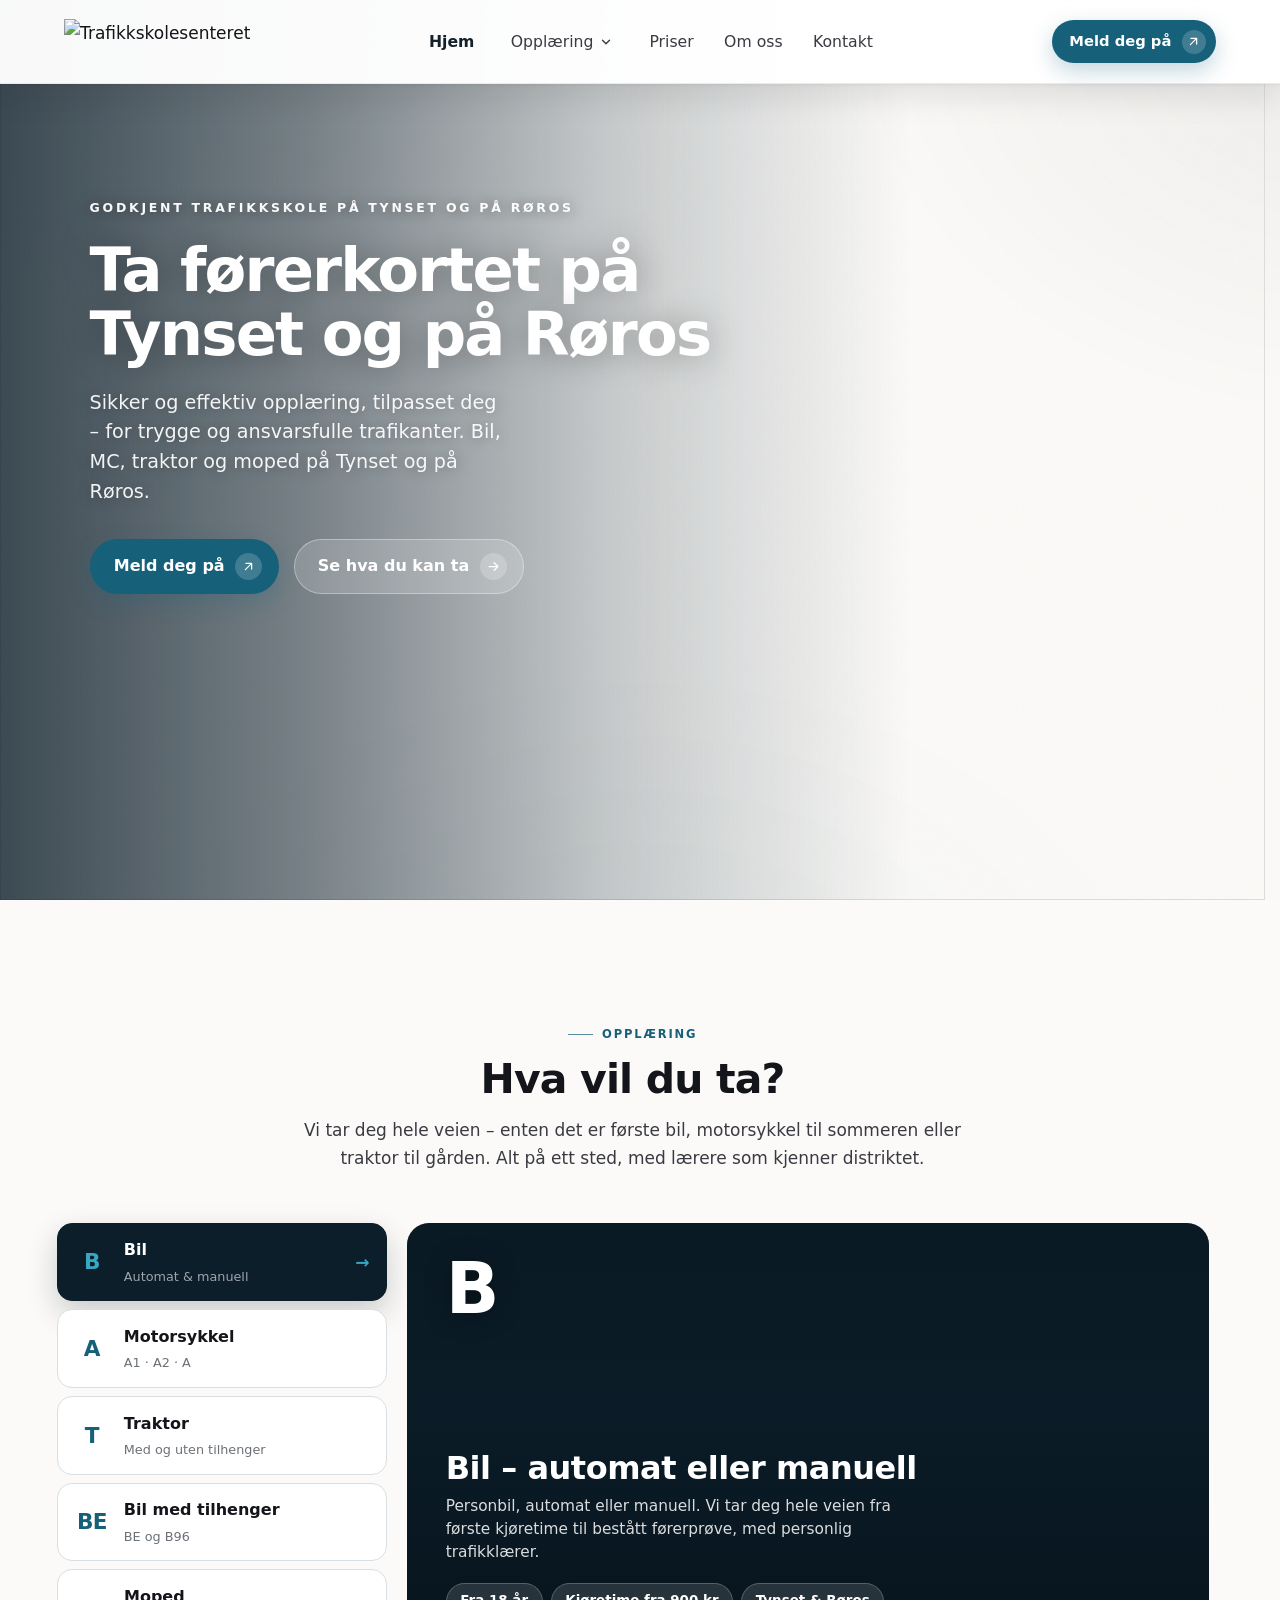
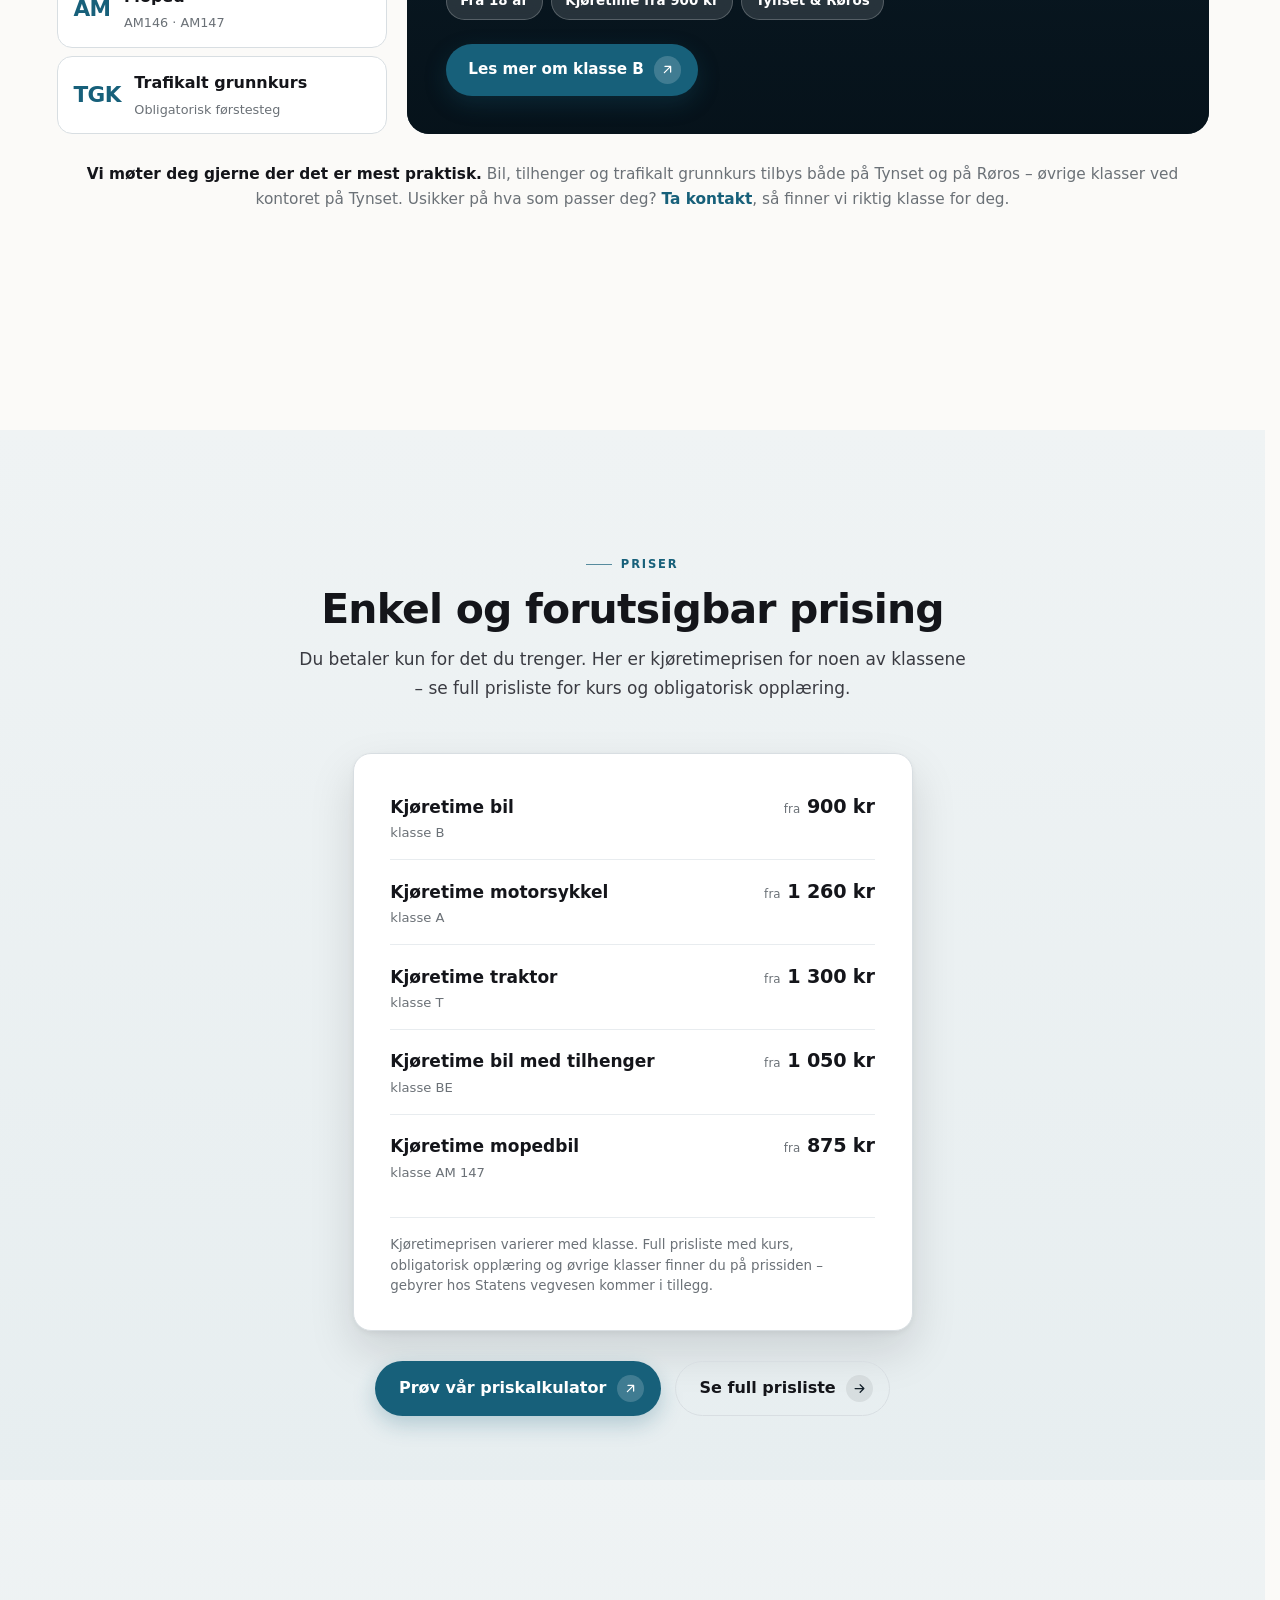
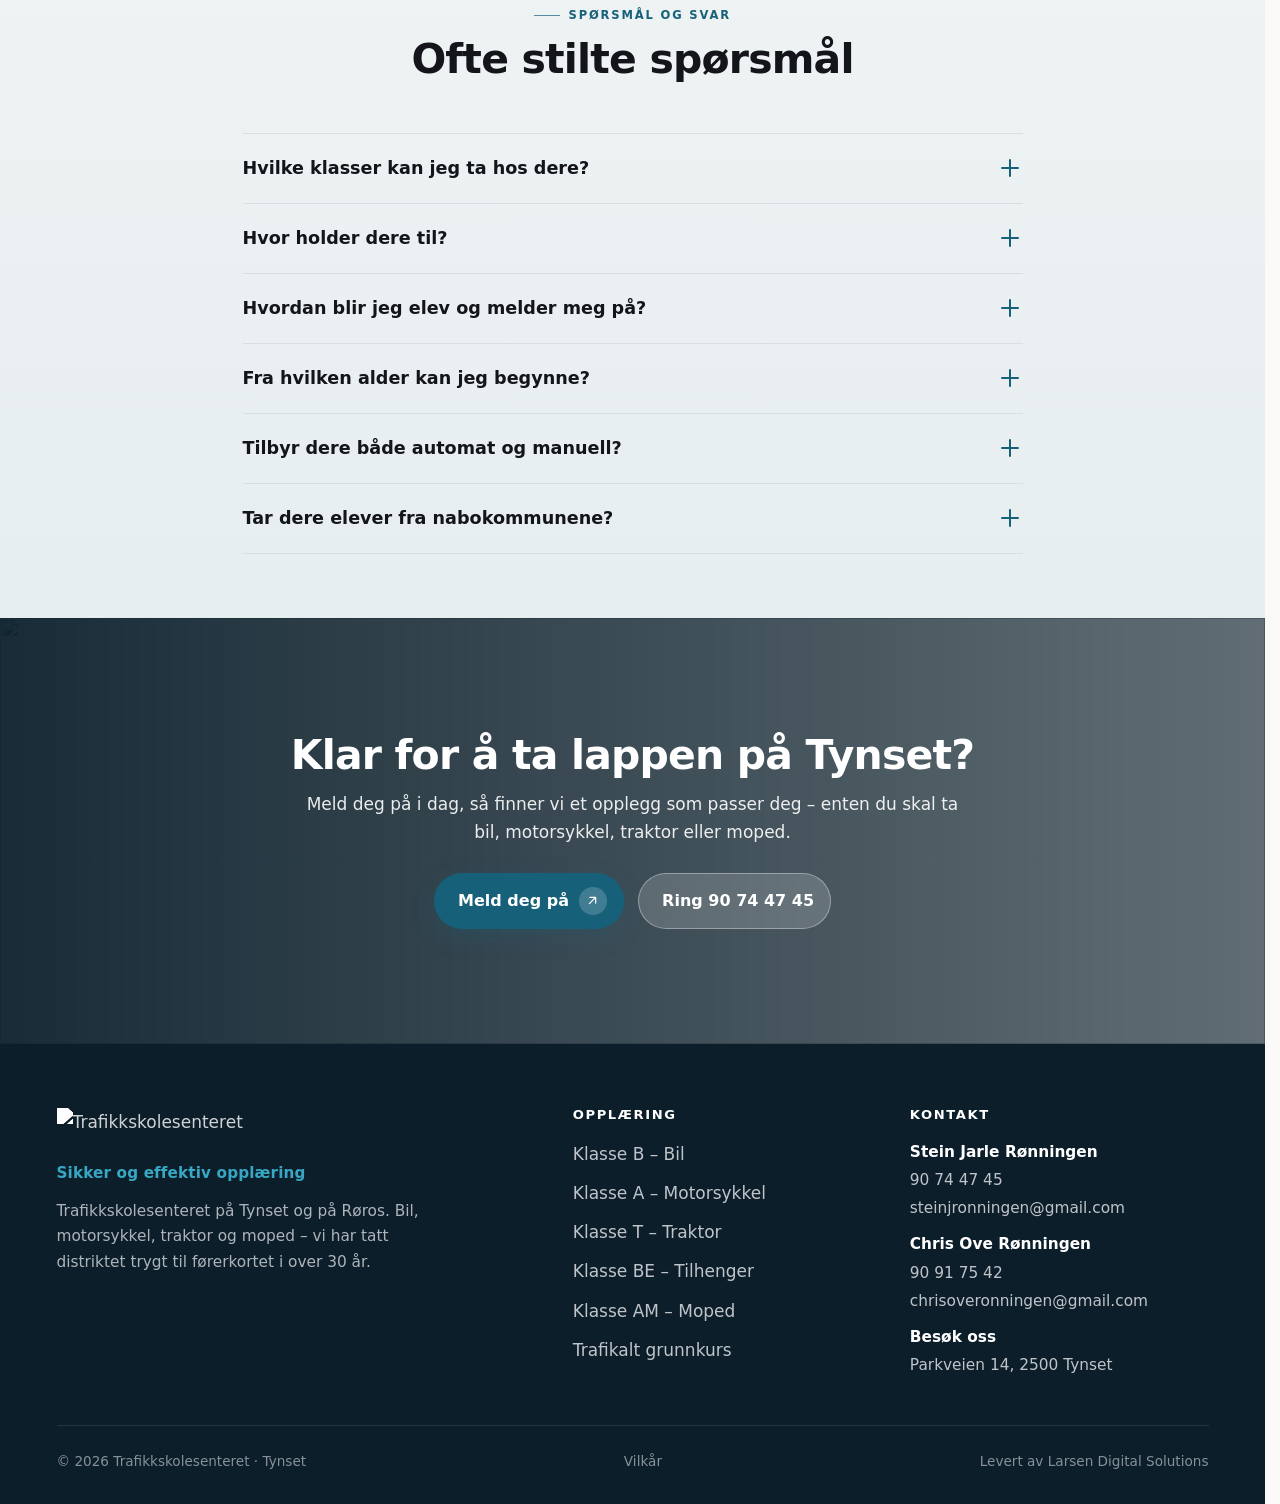
==== index.html @ e43d0bc1 "Forside: lysere hero-bilde (brightness-filter) Co-Authored-By: Claude Opus 4.8 (1M context) <noreply" ====
<!DOCTYPE html>
<html lang="nb">
<head>
  <meta charset="UTF-8">
  <meta name="viewport" content="width=device-width, initial-scale=1">
  <script>document.documentElement.classList.add('js')</script>
  <title>Trafikkskole på Tynset og på Røros – bil, MC og traktor | Trafikkskolesenteret</title>
  <meta name="description" content="Trafikkskolesenteret på Tynset og på Røros – godkjent trafikkskole siden 1992. Ta førerkortet på bil (klasse B), motorsykkel (A1/A2/A), traktor (klasse T), moped og tilhenger. Meld deg på i dag.">
  <link rel="canonical" href="https://trafikkskolesenteret.no/">
  <meta name="theme-color" content="#0C1E2A">
  <link rel="icon" type="image/png" href="img/favicon.png?v=5">
  <link rel="apple-touch-icon" href="img/favicon.png?v=5">
  <meta property="og:type" content="website">
  <meta property="og:site_name" content="Trafikkskolesenteret">
  <meta property="og:locale" content="nb_NO">
  <meta property="og:title" content="Trafikkskole på Tynset og på Røros – bil, MC og traktor | Trafikkskolesenteret">
  <meta property="og:description" content="Godkjent trafikkskole på Tynset og på Røros siden 1992. Bil, motorsykkel, traktor, moped og tilhenger – alt på ett sted.">
  <meta property="og:url" content="https://trafikkskolesenteret.no/">
  <meta property="og:image" content="https://trafikkskolesenteret.no/img/road.jpg">
  <meta name="twitter:card" content="summary_large_image">
  <meta name="twitter:title" content="Trafikkskole på Tynset og på Røros – bil, MC og traktor | Trafikkskolesenteret">
  <meta name="twitter:description" content="Bil, motorsykkel, traktor og moped på Tynset og på Røros. Godkjent trafikkskole siden 1992.">
  <meta name="twitter:image" content="https://trafikkskolesenteret.no/img/road.jpg">
  <meta name="geo.region" content="NO-34">
  <meta name="geo.placename" content="Tynset">
  <link rel="stylesheet" href="css/styles.css?v=43">
  <style>
    /* ---------- Klasse-utforsker (interaktiv, Trafikkskolesenteret) ---------- */
    .explorer { display: grid; grid-template-columns: 1fr; gap: 1rem; }
    @media (min-width: 900px) { .explorer { grid-template-columns: minmax(270px, 330px) 1fr; gap: 1.3rem; } }
    /* Venstre: klasseliste (vannrett på mobil, loddrett på desktop) */
    .explorer__list { display: flex; gap: .55rem; overflow-x: auto; padding: .1rem .1rem .4rem; scrollbar-width: none; -webkit-overflow-scrolling: touch; }
    .explorer__list::-webkit-scrollbar { display: none; }
    @media (min-width: 900px) { .explorer__list { flex-direction: column; overflow: visible; gap: .5rem; padding: 0; } }
    .explorer__item { flex: 0 0 auto; display: flex; align-items: center; gap: .85rem; text-align: left; text-decoration: none; color: inherit; padding: .85rem 1rem; border-radius: 15px; border: 1px solid var(--hairline); background: var(--surface); cursor: pointer; font: inherit; transition: border-color .3s var(--ease), background-color .35s var(--ease), box-shadow .35s var(--ease); }
    @media (min-width: 900px) { .explorer__item { width: 100%; } }
    .explorer__item:hover { border-color: rgba(196,38,44,.45); }
    .explorer__item.is-active { background: var(--bg-deep); border-color: var(--bg-deep); box-shadow: 0 12px 30px rgba(8,22,32,.2); }
    .explorer__code { font-family: var(--font-display); font-weight: 700; font-size: 1.35rem; line-height: 1; letter-spacing: -.03em; color: var(--accent); min-width: 1.7em; text-align: center; }
    .explorer__item.is-active .explorer__code { color: var(--accent-bright); }
    .explorer__txt { display: flex; flex-direction: column; gap: .12rem; }
    .explorer__name { font-family: var(--font-display); font-weight: 700; font-size: 1rem; color: var(--ink); white-space: nowrap; }
    .explorer__item.is-active .explorer__name { color: #fff; }
    .explorer__sub { font-size: .8rem; color: var(--muted); }
    .explorer__item.is-active .explorer__sub { color: rgba(255,255,255,.6); }
    .explorer__arrow { margin-left: auto; color: var(--accent-bright); opacity: 0; transform: translateX(-5px); transition: opacity .3s var(--ease), transform .3s var(--ease); font-weight: 700; }
    @media (min-width: 900px) { .explorer__item.is-active .explorer__arrow { opacity: 1; transform: none; } }
    @media (max-width: 899px) { .explorer__sub, .explorer__arrow { display: none; } }
    /* Høyre: feature-panel */
    .explorer__feature { position: relative; display: grid; border-radius: 22px; overflow: hidden; min-height: 300px; background: var(--bg-deep); isolation: isolate; }
    @media (min-width: 900px) { .explorer__feature { min-height: 480px; } }
    .feat { grid-area: 1 / 1; position: relative; display: flex; flex-direction: column; padding: clamp(1.5rem, 3vw, 2.6rem); color: #fff; opacity: 0; visibility: hidden; transition: opacity .5s var(--ease); }
    .feat.is-active { opacity: 1; visibility: visible; }
    .feat__media { position: absolute; inset: 0; z-index: -2; overflow: hidden; }
    .feat__media img { width: 100%; height: 100%; object-fit: cover; transform: scale(1.05); transition: transform 7s linear; }
    .feat.is-active .feat__media img { transform: scale(1.13); }
    .feat::after { content: ''; position: absolute; inset: 0; z-index: -1; background: linear-gradient(180deg, rgba(6,18,26,.32) 0%, rgba(6,18,26,.18) 38%, rgba(6,18,26,.74) 76%, rgba(6,18,26,.96) 100%); }
    .feat__code { font-family: var(--font-display); font-weight: 700; font-size: clamp(2.6rem, 5.5vw, 4.4rem); line-height: .82; letter-spacing: -.05em; text-shadow: 0 2px 26px rgba(0,0,0,.45); }
    .feat__body { margin-top: auto; padding-top: 1.4rem; }
    .feat__body h3 { font-family: var(--font-display); font-weight: 700; font-size: clamp(1.45rem, 2.6vw, 2rem); letter-spacing: -.015em; margin: 0 0 .55rem; color: #fff; }
    .feat__body p { color: rgba(255,255,255,.85); font-size: clamp(.96rem, 1.1vw, 1.04rem); line-height: 1.5; max-width: 48ch; margin: 0 0 1.2rem; }
    .feat__facts { list-style: none; display: flex; flex-wrap: wrap; gap: .5rem; padding: 0; margin: 0 0 1.5rem; }
    .feat__facts li { display: inline-flex; align-items: center; font-size: .84rem; font-weight: 600; color: #fff; padding: .4rem .85rem; border-radius: 999px; background: rgba(255,255,255,.13); border: 1px solid rgba(255,255,255,.22); -webkit-backdrop-filter: blur(6px); backdrop-filter: blur(6px); }
    .feat__body .btn { align-self: flex-start; }
    .range-note { text-align: center; color: var(--muted); font-size: .96rem; margin-top: 1.7rem; }
    .range-note strong { color: var(--ink); }
    /* ---------- Pris-teaser (forside) ---------- */
    .ptease { max-width: 560px; margin: 2.2rem auto 0; padding: clamp(1.5rem, 3vw, 2.1rem) clamp(1.6rem, 3vw, 2.3rem); }
    .ptease__row { display: flex; align-items: baseline; justify-content: space-between; gap: 1rem; padding: .95rem 0; border-bottom: 1px solid var(--hairline-soft); }
    .ptease__row:first-of-type { padding-top: .2rem; }
    .ptease__row:last-of-type { border-bottom: 0; }
    .ptease__name { font-weight: 600; color: var(--ink); }
    .ptease__name small { display: block; font-weight: 500; font-size: .82rem; color: var(--muted); margin-top: .12rem; }
    .ptease__price { font-family: var(--font-display); font-weight: 700; font-size: 1.2rem; letter-spacing: -.01em; color: var(--ink); white-space: nowrap; }
    .ptease__from { font-family: var(--font-body); font-weight: 500; font-size: .74rem; color: var(--muted); letter-spacing: .01em; }
    .ptease__note { font-size: .84rem; color: var(--muted); margin-top: 1.1rem; padding-top: 1.1rem; border-top: 1px solid var(--hairline-soft); line-height: 1.5; }
  </style>
  <script type="application/ld+json">{"@context":"https://schema.org","@type":"DrivingSchool","@id":"https://trafikkskolesenteret.no/#trafikkskole","name":"Trafikkskolesenteret Tynset AS","description":"Godkjent trafikkskole på Tynset og på Røros siden 1992. Føreropplæring i klasse B (bil, automat og manuell), klasse A/A1/A2 (motorsykkel), klasse T (traktor), klasse BE (tilhenger), moped (AM) og trafikalt grunnkurs.","url":"https://trafikkskolesenteret.no/","image":"https://trafikkskolesenteret.no/img/road.jpg","email":"steinjronningen@gmail.com","telephone":"+4790744745","priceRange":"$$","foundingDate":"1992","address":{"@type":"PostalAddress","streetAddress":"Parkveien 14","postalCode":"2500","addressLocality":"Tynset","addressCountry":"NO"},"areaServed":[{"@type":"City","name":"Tynset"},{"@type":"City","name":"Røros"},{"@type":"Place","name":"Alvdal"},{"@type":"Place","name":"Tolga"},{"@type":"Place","name":"Folldal"},{"@type":"Place","name":"Os"},{"@type":"Place","name":"Rendalen"}],"makesOffer":[{"@type":"Offer","itemOffered":{"@type":"Service","name":"Klasse B – bil (automat og manuell)"}},{"@type":"Offer","itemOffered":{"@type":"Service","name":"Klasse A/A1/A2 – motorsykkel"}},{"@type":"Offer","itemOffered":{"@type":"Service","name":"Klasse T – traktor"}},{"@type":"Offer","itemOffered":{"@type":"Service","name":"Klasse BE – bil med tilhenger"}},{"@type":"Offer","itemOffered":{"@type":"Service","name":"Klasse AM – moped"}},{"@type":"Offer","itemOffered":{"@type":"Service","name":"Trafikalt grunnkurs"}}]}</script>
</head>
<body>
  <a href="#hovedinnhold" class="skip-link">Hopp til innhold</a>

  <!-- ===================== NAV ===================== -->
  <header class="nav">
    <div class="container nav__inner">
      <a class="brand" href="index.html" aria-label="Trafikkskolesenteret, forside"><img decoding="async" class="brand__logo" src="img/logo.png?v=1" alt="Trafikkskolesenteret"></a>

      <nav class="nav__links" aria-label="Hovedmeny">
        <a href="index.html" aria-current="page">Hjem</a>
        <div class="has-dd">
          <button class="dd__btn" aria-haspopup="true" aria-expanded="false">Opplæring
            <svg viewBox="0 0 24 24" fill="none" stroke="currentColor" stroke-width="2.4" stroke-linecap="round" stroke-linejoin="round" aria-hidden="true"><path d="m6 9 6 6 6-6"/></svg>
          </button>
          <div class="dd__panel" role="menu">
            <a href="klasse-b.html" role="menuitem"><span class="dd__ic"><svg viewBox="0 0 24 24" fill="none" stroke="currentColor" stroke-width="2" stroke-linecap="round" stroke-linejoin="round"><path d="M5 13l1.5-4.5A2 2 0 0 1 8.4 7h7.2a2 2 0 0 1 1.9 1.5L19 13M5 13h14v4H5z"/><circle cx="8" cy="17" r="1.4"/><circle cx="16" cy="17" r="1.4"/></svg></span><span><b>Klasse B – Bil</b><span>Manuell eller automat</span></span></a>
            <a href="klasse-a-mc.html" role="menuitem"><span class="dd__ic"><svg viewBox="0 0 24 24" fill="none" stroke="currentColor" stroke-width="2" stroke-linecap="round" stroke-linejoin="round"><circle cx="5" cy="16" r="3.2"/><circle cx="19" cy="16" r="3.2"/><path d="M8.2 16h4.3l3-5.5H14l-2-2H8"/><path d="M15.5 10.5 17.5 16"/></svg></span><span><b>Klasse A – Motorsykkel</b><span>Lett, mellomtung og tung</span></span></a>
            <a href="klasse-t.html" role="menuitem"><span class="dd__ic"><svg viewBox="0 0 24 24" fill="none" stroke="currentColor" stroke-width="2" stroke-linecap="round" stroke-linejoin="round"><circle cx="7" cy="16" r="4"/><circle cx="18" cy="17" r="3"/><path d="M7 12V6h4l2 6M11 16h4M15 17V8h5"/></svg></span><span><b>Klasse T – Traktor</b><span>Traktor og redskap</span></span></a>
            <a href="klasse-be.html" role="menuitem"><span class="dd__ic"><svg viewBox="0 0 24 24" fill="none" stroke="currentColor" stroke-width="2" stroke-linecap="round" stroke-linejoin="round"><path d="M3 8h9v6H3zM12 11h6l3 3v0h-9z"/><circle cx="7" cy="17" r="1.6"/><circle cx="17" cy="17" r="1.6"/></svg></span><span><b>Klasse BE</b><span>Bil med tilhenger</span></span></a>
            <a href="klasse-am.html" role="menuitem"><span class="dd__ic"><svg viewBox="0 0 24 24" fill="none" stroke="currentColor" stroke-width="2" stroke-linecap="round" stroke-linejoin="round"><circle cx="5.5" cy="16" r="3"/><circle cx="18.5" cy="16" r="3"/><path d="M8.5 16h7l2-6h2M17.5 10 16 6h-3M5.5 16 8 11h6"/></svg></span><span><b>Klasse AM – Moped</b><span>Moped fra 16 år</span></span></a>
            <a href="trafikalt-grunnkurs.html" role="menuitem"><span class="dd__ic"><svg viewBox="0 0 24 24" fill="none" stroke="currentColor" stroke-width="2" stroke-linecap="round" stroke-linejoin="round"><path d="M9 11l3 3L22 4"/><path d="M21 12v7a2 2 0 0 1-2 2H5a2 2 0 0 1-2-2V5a2 2 0 0 1 2-2h11"/></svg></span><span><b>Trafikalt grunnkurs</b><span>Obligatorisk førstesteg</span></span></a>
          </div>
        </div>
        <a href="priser.html">Priser</a>
        <a href="om-oss.html">Om oss</a>
        <a href="kontakt.html">Kontakt</a>
      </nav>

      <div class="nav__cta">
        <a class="btn btn--primary" href="kontakt.html">Meld deg på
          <span class="btn__icon" aria-hidden="true"><svg viewBox="0 0 24 24" fill="none" stroke="currentColor" stroke-width="2" stroke-linecap="round" stroke-linejoin="round"><path d="M7 17 17 7M8 7h9v9"/></svg></span>
        </a>
      </div>

      <button class="nav__burger" aria-label="Åpne meny" aria-expanded="false" aria-controls="mobilmeny">
        <span></span><span></span><span></span>
      </button>
    </div>
  </header>

  <!-- mobilmeny -->
  <div class="mobile-menu" id="mobilmeny">
    <a class="m-link" href="index.html">Hjem</a>
    <span class="m-link" style="cursor:default;opacity:.7">Opplæring</span>
    <div class="m-sub">
      <a href="klasse-b.html">Klasse B – Bil</a>
      <a href="klasse-a-mc.html">Klasse A – MC</a>
      <a href="klasse-t.html">Klasse T – Traktor</a>
      <a href="klasse-be.html">Klasse BE – Tilhenger</a>
      <a href="klasse-am.html">Klasse AM – Moped</a>
      <a href="trafikalt-grunnkurs.html">Trafikalt grunnkurs</a>
    </div>
    <a class="m-link" href="priser.html">Priser</a>
    <a class="m-link" href="om-oss.html">Om oss</a>
    <a class="m-link" href="kontakt.html">Kontakt</a>
    <div class="mobile-menu__foot">
      <a class="btn btn--primary btn--block" href="kontakt.html">Meld deg på
        <span class="btn__icon" aria-hidden="true"><svg viewBox="0 0 24 24" fill="none" stroke="currentColor" stroke-width="2" stroke-linecap="round" stroke-linejoin="round"><path d="M7 17 17 7M8 7h9v9"/></svg></span>
      </a>
    </div>
  </div>

  <main id="hovedinnhold">

    <!-- ===================== HERO ===================== -->
    <section class="hero">
      <div class="hero__bg" aria-hidden="true">
        <img decoding="async" src="img/hero-tss-5.png" alt="" width="1672" height="941" fetchpriority="high" style="filter:brightness(1.14)">
      </div>
      <div class="hero__scrim" aria-hidden="true"></div>
      <span data-nav-sentinel style="position:absolute;top:90px;height:1px;width:1px"></span>
      <div class="container hero__inner">
        <div class="hero__main">
          <span class="eyebrow">Godkjent trafikkskole på Tynset og på Røros</span>
          <h1>Ta førerkortet på Tynset og på Røros</h1>
          <p class="lead">Sikker og effektiv opplæring, tilpasset deg – for trygge og ansvarsfulle trafikanter. Bil, MC, traktor og moped på Tynset og på Røros.</p>
          <div class="btn-row">
            <a class="btn btn--primary btn--lg" href="kontakt.html">Meld deg på
              <span class="btn__icon" aria-hidden="true"><svg viewBox="0 0 24 24" fill="none" stroke="currentColor" stroke-width="2" stroke-linecap="round" stroke-linejoin="round"><path d="M7 17 17 7M8 7h9v9"/></svg></span>
            </a>
            <a class="btn btn--glass btn--lg" href="#klasser">Se hva du kan ta
              <span class="btn__icon" aria-hidden="true"><svg viewBox="0 0 24 24" fill="none" stroke="currentColor" stroke-width="2" stroke-linecap="round" stroke-linejoin="round"><path d="M5 12h14M13 6l6 6-6 6"/></svg></span>
            </a>
          </div>
        </div>
      </div>
    </section>

    <!-- ===================== KLASSER ===================== -->
    <section class="section has-scene has-scene--mc" id="klasser">
      <div class="scene-band scene-band--mc" aria-hidden="true"></div>
      <div class="container">
        <div class="section-head section-head--center reveal">
          <span class="eyebrow eyebrow--center">Opplæring</span>
          <h2>Hva vil du ta?</h2>
          <p class="measure" style="margin:.9rem auto 0">Vi tar deg hele veien – enten det er første bil, motorsykkel til sommeren eller traktor til gården. Alt på ett sted, med lærere som kjenner distriktet.</p>
        </div>
        <div class="explorer reveal" data-explorer>
          <div class="explorer__list" aria-label="Velg klasse">
            <a class="explorer__item is-active" data-cls="b" href="klasse-b.html"><span class="explorer__code">B</span><span class="explorer__txt"><span class="explorer__name">Bil</span><span class="explorer__sub">Automat & manuell</span></span><span class="explorer__arrow" aria-hidden="true">→</span></a>
            <a class="explorer__item" data-cls="a" href="klasse-a-mc.html"><span class="explorer__code">A</span><span class="explorer__txt"><span class="explorer__name">Motorsykkel</span><span class="explorer__sub">A1 · A2 · A</span></span><span class="explorer__arrow" aria-hidden="true">→</span></a>
            <a class="explorer__item" data-cls="t" href="klasse-t.html"><span class="explorer__code">T</span><span class="explorer__txt"><span class="explorer__name">Traktor</span><span class="explorer__sub">Med og uten tilhenger</span></span><span class="explorer__arrow" aria-hidden="true">→</span></a>
            <a class="explorer__item" data-cls="be" href="klasse-be.html"><span class="explorer__code">BE</span><span class="explorer__txt"><span class="explorer__name">Bil med tilhenger</span><span class="explorer__sub">BE og B96</span></span><span class="explorer__arrow" aria-hidden="true">→</span></a>
            <a class="explorer__item" data-cls="am" href="klasse-am.html"><span class="explorer__code">AM</span><span class="explorer__txt"><span class="explorer__name">Moped</span><span class="explorer__sub">AM146 · AM147</span></span><span class="explorer__arrow" aria-hidden="true">→</span></a>
            <a class="explorer__item" data-cls="tgk" href="trafikalt-grunnkurs.html"><span class="explorer__code">TGK</span><span class="explorer__txt"><span class="explorer__name">Trafikalt grunnkurs</span><span class="explorer__sub">Obligatorisk førstesteg</span></span><span class="explorer__arrow" aria-hidden="true">→</span></a>
          </div>

          <div class="explorer__feature">
            <article class="feat is-active" data-cls="b">
              <div class="feat__media"><img decoding="async" src="img/tss-biler.png" alt="Trafikkskolesenterets biler – Audi og branded VW Golf" loading="lazy" style="object-position:58% center"></div>
              <span class="feat__code">B</span>
              <div class="feat__body">
                <h3>Bil – automat eller manuell</h3>
                <p>Personbil, automat eller manuell. Vi tar deg hele veien fra første kjøretime til bestått førerprøve, med personlig trafikklærer.</p>
                <ul class="feat__facts"><li>Fra 18 år</li><li>Kjøretime fra 900 kr</li><li>Tynset & Røros</li></ul>
                <a class="btn btn--primary" href="klasse-b.html">Les mer om klasse B<span class="btn__icon" aria-hidden="true"><svg viewBox="0 0 24 24" fill="none" stroke="currentColor" stroke-width="2" stroke-linecap="round" stroke-linejoin="round"><path d="M7 17 17 7M8 7h9v9"/></svg></span></a>
              </div>
            </article>
            <article class="feat" data-cls="a">
              <div class="feat__media"><img decoding="async" src="img/mc-honda.jpg" alt="Klasse A – motorsykkel (Honda CB650R) hos Trafikkskolesenteret" loading="lazy"></div>
              <span class="feat__code">A</span>
              <div class="feat__body">
                <h3>Motorsykkel – A1, A2 og A</h3>
                <p>Lett (A1), mellomtung (A2) og tung motorsykkel (A). Grunnkurs og sikkerhetskurs på bane og veg – MC er en av spesialitetene våre.</p>
                <ul class="feat__facts"><li>Fra 16 år (A1)</li><li>Kjøretime fra 1 260 kr</li><li>Tynset</li></ul>
                <a class="btn btn--primary" href="klasse-a-mc.html">Les mer om klasse A<span class="btn__icon" aria-hidden="true"><svg viewBox="0 0 24 24" fill="none" stroke="currentColor" stroke-width="2" stroke-linecap="round" stroke-linejoin="round"><path d="M7 17 17 7M8 7h9v9"/></svg></span></a>
              </div>
            </article>
            <article class="feat" data-cls="t">
              <div class="feat__media"><img decoding="async" src="img/traktor.jpg" alt="Klasse T – traktor" loading="lazy"></div>
              <span class="feat__code">T</span>
              <div class="feat__body">
                <h3>Traktor – klasse T</h3>
                <p>Traktor med og uten tilhenger – nyttig på gård, i sommerjobb og i arbeid. Du øver på vår egen traktor med tilhenger.</p>
                <ul class="feat__facts"><li>Fra 16 år</li><li>Kjøretime fra 1 300 kr</li><li>Tynset</li></ul>
                <a class="btn btn--primary" href="klasse-t.html">Les mer om klasse T<span class="btn__icon" aria-hidden="true"><svg viewBox="0 0 24 24" fill="none" stroke="currentColor" stroke-width="2" stroke-linecap="round" stroke-linejoin="round"><path d="M7 17 17 7M8 7h9v9"/></svg></span></a>
              </div>
            </article>
            <article class="feat" data-cls="be">
              <div class="feat__media"><img decoding="async" src="img/be-bil-henger.jpg" alt="Klasse BE – bil med tilhenger hos Trafikkskolesenteret" loading="lazy"></div>
              <span class="feat__code">BE</span>
              <div class="feat__body">
                <h3>Bil med tilhenger – BE</h3>
                <p>For tilhenger over 750 kg og tyngre vogntog – til hytta, hesten, båten eller jobben. Vi kjører også utvidelse til B96.</p>
                <ul class="feat__facts"><li>Krever klasse B</li><li>Kjøretime fra 1 050 kr</li><li>Tynset & Røros</li></ul>
                <a class="btn btn--primary" href="klasse-be.html">Les mer om klasse BE<span class="btn__icon" aria-hidden="true"><svg viewBox="0 0 24 24" fill="none" stroke="currentColor" stroke-width="2" stroke-linecap="round" stroke-linejoin="round"><path d="M7 17 17 7M8 7h9v9"/></svg></span></a>
              </div>
            </article>
            <article class="feat" data-cls="am">
              <div class="feat__media"><img decoding="async" src="img/moped-duo.png" alt="Klasse AM – moped og mopedbil" loading="lazy"></div>
              <span class="feat__code">AM</span>
              <div class="feat__body">
                <h3>Moped – klasse AM</h3>
                <p>Tohjuls moped (AM146) og mopedbil (AM147). For mange den aller første lappen – fra du fyller 16 år.</p>
                <ul class="feat__facts"><li>Fra 16 år</li><li>Kjøretime fra 875 kr</li><li>Tynset</li></ul>
                <a class="btn btn--primary" href="klasse-am.html">Les mer om klasse AM<span class="btn__icon" aria-hidden="true"><svg viewBox="0 0 24 24" fill="none" stroke="currentColor" stroke-width="2" stroke-linecap="round" stroke-linejoin="round"><path d="M7 17 17 7M8 7h9v9"/></svg></span></a>
              </div>
            </article>
            <article class="feat" data-cls="tgk">
              <div class="feat__media"><img decoding="async" src="img/trafikalt.jpg" alt="Trafikalt grunnkurs" loading="lazy"></div>
              <span class="feat__code">TGK</span>
              <div class="feat__body">
                <h3>Trafikalt grunnkurs</h3>
                <p>Det obligatoriske første steget mot førerkortet – inkludert førstehjelp og trafikant i mørket. Kan tas fra du fyller 15 år.</p>
                <ul class="feat__facts"><li>Fra 15 år</li><li>Inkl. førstehjelp</li><li>Tynset & Røros</li></ul>
                <a class="btn btn--primary" href="trafikalt-grunnkurs.html">Les mer om trafikalt grunnkurs<span class="btn__icon" aria-hidden="true"><svg viewBox="0 0 24 24" fill="none" stroke="currentColor" stroke-width="2" stroke-linecap="round" stroke-linejoin="round"><path d="M7 17 17 7M8 7h9v9"/></svg></span></a>
              </div>
            </article>
          </div>
        </div>
        <p class="range-note reveal"><strong>Vi møter deg gjerne der det er mest praktisk.</strong> Bil, tilhenger og trafikalt grunnkurs tilbys både på Tynset og på Røros – øvrige klasser ved kontoret på Tynset. Usikker på hva som passer deg? <a href="kontakt.html" style="color:var(--accent);font-weight:600">Ta kontakt</a>, så finner vi riktig klasse for deg.</p>
      </div>
    </section>

    <!-- ===================== PRISER (teaser) ===================== -->
    <section class="section section--soft has-scene">
      <div class="scene-band" aria-hidden="true"></div>
      <div class="container">
        <div class="section-head section-head--center reveal">
          <span class="eyebrow eyebrow--center">Priser</span>
          <h2>Enkel og forutsigbar prising</h2>
          <p class="measure" style="margin:.9rem auto 0">Du betaler kun for det du trenger. Her er kjøretimeprisen for noen av klassene – se full prisliste for kurs og obligatorisk opplæring.</p>
        </div>
        <div class="card ptease reveal">
          <div class="ptease__row"><span class="ptease__name">Kjøretime bil<small>klasse B</small></span><span class="ptease__price"><span class="ptease__from">fra</span> 900 kr</span></div>
          <div class="ptease__row"><span class="ptease__name">Kjøretime motorsykkel<small>klasse A</small></span><span class="ptease__price"><span class="ptease__from">fra</span> 1 260 kr</span></div>
          <div class="ptease__row"><span class="ptease__name">Kjøretime traktor<small>klasse T</small></span><span class="ptease__price"><span class="ptease__from">fra</span> 1 300 kr</span></div>
          <div class="ptease__row"><span class="ptease__name">Kjøretime bil med tilhenger<small>klasse BE</small></span><span class="ptease__price"><span class="ptease__from">fra</span> 1 050 kr</span></div>
          <div class="ptease__row"><span class="ptease__name">Kjøretime mopedbil<small>klasse AM 147</small></span><span class="ptease__price"><span class="ptease__from">fra</span> 875 kr</span></div>
          <p class="ptease__note">Kjøretimeprisen varierer med klasse. Full prisliste med kurs, obligatorisk opplæring og øvrige klasser finner du på prissiden – gebyrer hos Statens vegvesen kommer i tillegg.</p>
        </div>
        <div class="center reveal" style="margin-top:1.9rem">
          <div class="btn-row" style="justify-content:center">
            <a class="btn btn--primary btn--lg" href="priser.html#kalkulator">Prøv vår priskalkulator<span class="btn__icon" aria-hidden="true"><svg viewBox="0 0 24 24" fill="none" stroke="currentColor" stroke-width="2" stroke-linecap="round" stroke-linejoin="round"><path d="M7 17 17 7M8 7h9v9"/></svg></span></a>
            <a class="btn btn--ghost btn--lg" href="priser.html">Se full prisliste<span class="btn__icon" aria-hidden="true"><svg viewBox="0 0 24 24" fill="none" stroke="currentColor" stroke-width="2" stroke-linecap="round" stroke-linejoin="round"><path d="M5 12h14M13 6l6 6-6 6"/></svg></span></a>
          </div>
        </div>
      </div>
    </section>

    <!-- ===================== FAQ ===================== -->
    <section class="section section--soft has-scene">
      <div class="scene-band scene-band--vogn" aria-hidden="true"></div>
      <div class="container">
        <div class="section-head section-head--center reveal">
          <span class="eyebrow eyebrow--center">Spørsmål og svar</span>
          <h2>Ofte stilte spørsmål</h2>
        </div>
        <div class="faq reveal" style="max-width:780px;margin-inline:auto">
          <details><summary>Hvilke klasser kan jeg ta hos dere? <span class="faq__icon" aria-hidden="true"></span></summary><div class="faq__body"><p>Vi tilbyr klasse B (bil – automat og manuell), klasse A/A1/A2 (motorsykkel), klasse T (traktor), klasse BE og B96 (bil med tilhenger), moped (klasse AM) og trafikalt grunnkurs. Vi holder til på Tynset.</p></div></details>
          <details><summary>Hvor holder dere til? <span class="faq__icon" aria-hidden="true"></span></summary><div class="faq__body"><p>Vi er midt i sentrum på Tynset, i Parkveien 14 (2500 Tynset), med egne teori- og kursrom. På Røros tilbyr vi bil (klasse B og automat), tilhenger (BE) og trafikalt grunnkurs. Vi møter deg gjerne der det passer best – ta kontakt med Stein Jarle (<a href="tel:+4790744745">90 74 47 45</a>, <a href="mailto:steinjronningen@gmail.com">steinjronningen@gmail.com</a>) eller Chris Ove (<a href="tel:+4790917542">90 91 75 42</a>, <a href="mailto:chrisoveronningen@gmail.com">chrisoveronningen@gmail.com</a>), så avtaler vi oppstart.</p></div></details>
          <details><summary>Hvordan blir jeg elev og melder meg på? <span class="faq__icon" aria-hidden="true"></span></summary><div class="faq__body"><p>Ta kontakt via «Meld deg på»-skjemaet, send en SMS eller ring – så registrerer vi deg som elev og setter deg opp på kjøretimer og kurs. Du booker ikke selv; vi finner et tidspunkt som passer. Send SMS eller ring <a href="tel:+4790744745">90 74 47 45</a> eller <a href="tel:+4790917542">90 91 75 42</a>.</p></div></details>
          <details><summary>Fra hvilken alder kan jeg begynne? <span class="faq__icon" aria-hidden="true"></span></summary><div class="faq__body"><p>Trafikalt grunnkurs og moped (AM) kan tas fra 15 år, øvelseskjøring på bil fra 16 år, og lett motorsykkel (A1) fra 16 år. Førerkort i klasse B får du tidligst ved fylte 18 år. Ta kontakt, så finner vi ut hva som passer for deg.</p></div></details>
          <details><summary>Tilbyr dere både automat og manuell? <span class="faq__icon" aria-hidden="true"></span></summary><div class="faq__body"><p>Ja. Vi tilbyr opplæring på både automat og manuell. Med automat slipper du clutch og gir og kan bruke mer fokus på trafikken, mens manuell lar deg kjøre alle biler.</p></div></details>
          <details><summary>Tar dere elever fra nabokommunene? <span class="faq__icon" aria-hidden="true"></span></summary><div class="faq__body"><p>Ja. Vi har elever fra hele distriktet – Tynset, Røros, Alvdal, Tolga, Folldal, Os og Rendalen. Vi er vant til å tilpasse opplæringen for deg som har et stykke å kjøre.</p></div></details>
        </div>
      </div>
    </section>
    <script type="application/ld+json">{"@context":"https://schema.org","@type":"FAQPage","mainEntity":[{"@type":"Question","name":"Hvilke klasser kan jeg ta hos dere?","acceptedAnswer":{"@type":"Answer","text":"Vi tilbyr klasse B (bil – automat og manuell), klasse A/A1/A2 (motorsykkel), klasse T (traktor), klasse BE og B96 (bil med tilhenger), moped (klasse AM) og trafikalt grunnkurs. Vi holder til på Tynset."}},{"@type":"Question","name":"Hvor holder dere til?","acceptedAnswer":{"@type":"Answer","text":"Vi er midt i sentrum på Tynset, i Parkveien 14 (2500 Tynset), og har i tillegg opplæring på Røros. Teori og kurs holder vi i egne lokaler. Ta kontakt på 90 74 47 45 eller steinjronningen@gmail.com."}},{"@type":"Question","name":"Fra hvilken alder kan jeg begynne?","acceptedAnswer":{"@type":"Answer","text":"Trafikalt grunnkurs og moped (AM) fra 15 år, øvelseskjøring på bil fra 16 år, lett motorsykkel (A1) fra 16 år, og førerkort klasse B fra 18 år."}},{"@type":"Question","name":"Tilbyr dere både automat og manuell?","acceptedAnswer":{"@type":"Answer","text":"Ja. Vi tilbyr opplæring på både automat og manuell."}},{"@type":"Question","name":"Tar dere elever fra nabokommunene?","acceptedAnswer":{"@type":"Answer","text":"Ja. Vi har elever fra hele distriktet – Tynset, Røros, Alvdal, Tolga, Folldal, Os og Rendalen."}}]}</script>

    <!-- ===================== CTA ===================== -->
    <section class="cta-band section">
      <div class="cta-band__bg" aria-hidden="true"><img decoding="async" src="img/tynset-sommer.jpg" alt="" loading="lazy" width="1672" height="941"></div>
      <div class="cta-band__scrim" aria-hidden="true"></div>
      <div class="container center">
        <h2>Klar for å ta lappen på Tynset?</h2>
        <p class="measure" style="margin:.8rem auto 1.7rem">Meld deg på i dag, så finner vi et opplegg som passer deg – enten du skal ta bil, motorsykkel, traktor eller moped.</p>
        <div class="btn-row" style="justify-content:center">
          <a class="btn btn--primary btn--lg" href="kontakt.html">Meld deg på<span class="btn__icon" aria-hidden="true"><svg viewBox="0 0 24 24" fill="none" stroke="currentColor" stroke-width="2" stroke-linecap="round" stroke-linejoin="round"><path d="M7 17 17 7M8 7h9v9"/></svg></span></a>
          <a class="btn btn--glass btn--lg" href="tel:+4790744745">Ring 90 74 47 45</a>
        </div>
      </div>
    </section>

  </main>

  <!-- ===================== FOOTER ===================== -->
  <footer class="footer">
    <div class="container">
      <div class="footer__grid">
        <div>
          <a class="brand" href="index.html" aria-label="Trafikkskolesenteret, forside">
            <img decoding="async" class="brand__logo" src="img/logo.png?v=1" alt="Trafikkskolesenteret">
          </a>
          <p class="footer__tagline">Sikker og effektiv opplæring</p>
          <p class="footer__about">Trafikkskolesenteret på Tynset og på Røros. Bil, motorsykkel, traktor og moped – vi har tatt distriktet trygt til førerkortet i over 30 år.</p>
        </div>
        <div>
          <h4>Opplæring</h4>
          <ul>
            <li><a href="klasse-b.html">Klasse B – Bil</a></li>
            <li><a href="klasse-a-mc.html">Klasse A – Motorsykkel</a></li>
            <li><a href="klasse-t.html">Klasse T – Traktor</a></li>
            <li><a href="klasse-be.html">Klasse BE – Tilhenger</a></li>
            <li><a href="klasse-am.html">Klasse AM – Moped</a></li>
            <li><a href="trafikalt-grunnkurs.html">Trafikalt grunnkurs</a></li>
          </ul>
        </div>
        <div>
          <h4>Kontakt</h4>
          <ul class="footer__contact">
            <li style="flex-direction:column;align-items:flex-start;gap:.15rem"><b style="color:#fff;font-weight:600;margin-bottom:.05rem">Stein Jarle Rønningen</b><a href="tel:+4790744745">90 74 47 45</a><a href="mailto:steinjronningen@gmail.com" style="overflow-wrap:anywhere">steinjronningen@gmail.com</a></li><li style="flex-direction:column;align-items:flex-start;gap:.15rem"><b style="color:#fff;font-weight:600;margin-bottom:.05rem">Chris Ove Rønningen</b><a href="tel:+4790917542">90 91 75 42</a><a href="mailto:chrisoveronningen@gmail.com" style="overflow-wrap:anywhere">chrisoveronningen@gmail.com</a></li>
            <li style="flex-direction:column;align-items:flex-start;gap:.15rem"><b style="color:#fff;font-weight:600;margin-bottom:.05rem">Besøk oss</b><span style="line-height:1.5">Parkveien 14, 2500 Tynset</span></li>
          </ul>
        </div>
      </div>
      <div class="footer__bar">
        <span>© <span data-year>2026</span> Trafikkskolesenteret · Tynset</span>
        <a href="vilkar.html">Vilkår</a>
        <span>Levert av Larsen Digital Solutions</span>
      </div>
    </div>
  </footer>

  <!-- mobil sticky-bar -->
  <div class="mbar">
    <a class="btn btn--ghost" href="tel:+4790744745">Ring oss</a>
    <a class="btn btn--primary" href="kontakt.html">Meld deg på
      <span class="btn__icon" aria-hidden="true"><svg viewBox="0 0 24 24" fill="none" stroke="currentColor" stroke-width="2" stroke-linecap="round" stroke-linejoin="round"><path d="M7 17 17 7M8 7h9v9"/></svg></span>
    </a>
  </div>

  <script src="js/main.js?v=13" defer></script>
  <script>
  (function () {
    var root = document.querySelector('[data-explorer]');
    if (!root) return;
    var items = Array.prototype.slice.call(root.querySelectorAll('.explorer__item'));
    var feats = Array.prototype.slice.call(root.querySelectorAll('.feat'));
    function activate(cls) {
      items.forEach(function (i) { i.classList.toggle('is-active', i.getAttribute('data-cls') === cls); });
      feats.forEach(function (f) { f.classList.toggle('is-active', f.getAttribute('data-cls') === cls); });
    }
    items.forEach(function (i) {
      var cls = i.getAttribute('data-cls');
      i.addEventListener('mouseenter', function () { activate(cls); });
      i.addEventListener('focus', function () { activate(cls); });
    });
  })();
  </script>
</body>
</html>
---- css/styles.css ----
/* =====================================================================
   Trafikkskolesenteret — designsystem (Tynset)
   Palett: "Petrol & rav". Petrolblå = merkevare/CTA (tillit, etablert),
   brent oransje = sjelden spark (understrek, spar-merker), gull = stjerner.
   Radius: knapper = pill, kort = 18px, input = 10px.
   Fonter: Space Grotesk (display) + Plus Jakarta Sans (brødtekst), selvhostet.
   ===================================================================== */

/* ---------- Fonter ---------- */
@font-face { font-family: 'Space Grotesk'; font-style: normal; font-weight: 500; font-display: swap; src: url('../fonts/space-grotesk-500.woff2') format('woff2'); }
@font-face { font-family: 'Space Grotesk'; font-style: normal; font-weight: 600; font-display: swap; src: url('../fonts/space-grotesk-600.woff2') format('woff2'); }
@font-face { font-family: 'Space Grotesk'; font-style: normal; font-weight: 700; font-display: swap; src: url('../fonts/space-grotesk-700.woff2') format('woff2'); }
@font-face { font-family: 'Plus Jakarta Sans'; font-style: normal; font-weight: 400; font-display: swap; src: url('../fonts/jakarta-400.woff2') format('woff2'); }
@font-face { font-family: 'Plus Jakarta Sans'; font-style: normal; font-weight: 500; font-display: swap; src: url('../fonts/jakarta-500.woff2') format('woff2'); }
@font-face { font-family: 'Plus Jakarta Sans'; font-style: normal; font-weight: 600; font-display: swap; src: url('../fonts/jakarta-600.woff2') format('woff2'); }
@font-face { font-family: 'Plus Jakarta Sans'; font-style: normal; font-weight: 700; font-display: swap; src: url('../fonts/jakarta-700.woff2') format('woff2'); }

/* ---------- Tokens ---------- */
:root {
  --ink: #14151A;          /* tekst – nær sort */
  --ink-2: #3A3B42;        /* sekundær tekst */
  --muted: #6B7177;        /* dempet */
  --brand: #14212B;        /* petrol-navy: solid-nav-lenker, aksent på lyst */
  --brand-dark: #0A141C;
  --accent: #17607A;       /* petrolblå – CTA-bakgrunn (hvit tekst, AA ~6,5:1) */
  --accent-hover: #124F64;
  --accent-bright: #37A7C4;/* dekor: fokusring, ikon-uthev på mørkt */
  --spark: #C25A1B;        /* brent oransje-spark (spar-merker, understrek) */
  --gold: #E8A33D;         /* stjerner */
  --bg: #FBFAF8;           /* varm, lys near-white – hvite kort popper, ikke grått */
  --bg-soft: #EAF1F3;      /* mild kjølig petroltone (ikke grått) */
  --bg-deep: #0C1E2A;      /* mørk seksjon / footer – dyp petrol-navy */
  --surface: #FFFFFF;
  --hairline: #D8DEE2;
  --hairline-soft: #E8ECEF;

  --r-card: 18px;
  --r-card-inner: 12px;
  --r-input: 10px;
  --r-sm: 8px;
  --r-pill: 999px;

  --shadow-sm: 0 1px 3px rgba(17,18,22,.06), 0 12px 32px rgba(17,18,22,.10);
  --shadow-md: 0 6px 20px rgba(17,18,22,.08), 0 22px 48px rgba(17,18,22,.12);
  --shadow-lg: 0 30px 70px rgba(23,24,29,.16);

  --ease: cubic-bezier(0.16, 1, 0.3, 1);
  --ease-spring: cubic-bezier(0.32, 0.72, 0, 1);

  --font-display: 'Space Grotesk', ui-sans-serif, system-ui, sans-serif;
  --font-body: 'Plus Jakarta Sans', ui-sans-serif, system-ui, sans-serif;

  --maxw: 1200px;
  --nav-h: 84px;
}

/* ---------- Reset / base ---------- */
*, *::before, *::after { box-sizing: border-box; }
* { margin: 0; }
html { scroll-behavior: smooth; -webkit-text-size-adjust: 100%; scrollbar-gutter: stable; scroll-padding-top: calc(var(--nav-h) + 16px); }
body {
  font-family: var(--font-body);
  color: var(--ink);
  background: var(--bg);
  font-size: 1.0625rem;
  line-height: 1.65;
  -webkit-font-smoothing: antialiased;
  text-rendering: optimizeLegibility;
  overflow-x: hidden;
}
/* Ambient dybde: subtile gløder + grain – faste lag bak innholdet (ingen blur → ingen scroll-kost) */
body::before {
  content: ''; position: fixed; inset: 0; z-index: -1; pointer-events: none;
  background:
    radial-gradient(66rem 46rem at 3% -12%, rgba(23,96,122,.055), transparent 56%),
    radial-gradient(58rem 46rem at 106% 2%, rgba(16,17,22,.06), transparent 55%),
    radial-gradient(58rem 44rem at 50% 120%, rgba(23,96,122,.03), transparent 60%);
}
body::after {
  content: ''; position: fixed; inset: 0; z-index: -1; pointer-events: none; opacity: .035;
  background-image: url("data:image/svg+xml,%3Csvg xmlns='http://www.w3.org/2000/svg' width='200' height='200'%3E%3Cfilter id='n'%3E%3CfeTurbulence type='fractalNoise' baseFrequency='0.8' numOctaves='2' stitchTiles='stitch'/%3E%3C/filter%3E%3Crect width='100%25' height='100%25' filter='url(%23n)'/%3E%3C/svg%3E");
  background-size: 200px 200px;
}
img { display: block; max-width: 100%; height: auto; }
a { color: inherit; text-decoration: none; }
button { font: inherit; cursor: pointer; }
[hidden] { display: none !important; }
:focus-visible { outline: 2px solid var(--accent-bright); outline-offset: 3px; border-radius: 4px; }

/* ---------- Typografi ---------- */
h1, h2, h3, h4 { font-family: var(--font-display); font-weight: 600; line-height: 1.08; letter-spacing: -0.02em; color: var(--ink); }
.h-display { font-size: clamp(2.6rem, 6vw, 4.6rem); font-weight: 700; line-height: 1.02; letter-spacing: -0.03em; }
h1 { font-size: clamp(2.1rem, 4.2vw, 3.25rem); }
h2 { font-size: clamp(1.8rem, 3.2vw, 2.6rem); }
h3 { font-size: clamp(1.2rem, 1.6vw, 1.45rem); letter-spacing: -0.01em; }
p { color: var(--ink-2); }
.lead { font-size: clamp(1.1rem, 1.5vw, 1.3rem); color: var(--ink-2); line-height: 1.55; }
.measure { max-width: 62ch; }
.muted { color: var(--muted); }
strong { font-weight: 600; color: var(--ink); }
.prose p + p { margin-top: 1rem; }
.prose h3 { margin: 2rem 0 .6rem; }
.prose ul { margin: 1rem 0 0; padding-left: 0; list-style: none; display: grid; gap: .7rem; }
.prose ul li { position: relative; padding-left: 1.6rem; color: var(--ink-2); }
.prose ul li::before { content: ""; position: absolute; left: 0; top: .62em; width: 8px; height: 8px; border-radius: 50%; background: var(--accent); }

.eyebrow {
  display: inline-flex; align-items: center; gap: .55rem;
  font-family: var(--font-body); font-weight: 600;
  font-size: .72rem; letter-spacing: .16em; text-transform: uppercase;
  color: var(--accent);
}
.eyebrow::before { content: ""; width: 1.6rem; height: 1px; background: var(--accent); display: inline-block; opacity: .7; }
.eyebrow--center { justify-content: center; }

/* ---------- Layout ---------- */
.container { width: 100%; max-width: var(--maxw); margin-inline: auto; padding-inline: 24px; }
.container--narrow { max-width: 860px; }
.section { padding-block: clamp(72px, 9vw, 132px); }
.section--soft { background: linear-gradient(180deg, #EFF3F4 0%, #E7EEF0 100%); }
.section--deep { background: var(--bg-deep); color: #ECEEF1; }
.section--tight { padding-block: clamp(56px, 6vw, 88px); }
/* Diskret bil-vannmerke i lyse seksjoner. Fire varianter veksler (ulik størrelse,
   hjørne og rotasjon) slik at stablede seksjoner aldri ser like ut. Veldig lav opasitet. */
.section--soft { position: relative; overflow: hidden; }
.section--soft > .container { position: relative; z-index: 1; }
.section--soft::before { content: ''; position: absolute; z-index: 0; pointer-events: none; background: url('../img/favicon.png') no-repeat center / contain; aspect-ratio: 417 / 276;
  /* variant A: oppe til høyre – hele bilen synlig */
  width: clamp(150px, 18vw, 250px); right: 4%; top: 14%; opacity: .03; }
/* variant B: nede til venstre, lett rotert */
.section--soft:nth-of-type(4n+2)::before { width: clamp(110px, 13vw, 180px); right: auto; left: 4%; top: auto; bottom: 11%; transform: rotate(-8deg); opacity: .028; }
/* variant C: medium, nede til høyre, motsatt rotasjon */
.section--soft:nth-of-type(4n+3)::before { width: clamp(130px, 15vw, 215px); right: 5%; left: auto; top: auto; bottom: 12%; transform: rotate(6deg); opacity: .026; }
/* variant D: liten, oppe til venstre */
.section--soft:nth-of-type(4n)::before   { width: clamp(100px, 12vw, 155px); right: auto; left: 5%; top: 12%; bottom: auto; transform: rotate(-3deg); opacity: .03; }
/* Frostet-glass-scene (fjell, trær, skilt) – inspirert av vinduet deres. Erstatter bil-vannmerket i seksjonen den brukes. */
/* Frostet-glass-scene (fjell, bil, skilt, busk) fra deres vindusdekor. Silhuettene står på
   seksjonsbunnen (= skillet mot neste seksjon); bakkebåndet under horisonten klippes bort. */
.scene-band { position: absolute; left: 0; right: 0; bottom: 0; height: clamp(150px, 18vw, 265px); overflow: hidden; z-index: 0; pointer-events: none;
  background: url('../img/scene-by.png') no-repeat center bottom / 100% auto;
  mix-blend-mode: multiply; opacity: .15;
}
/* Bil med campingvogn – samme bånd-format, brukes på FAQ-seksjonen */
.scene-band.scene-band--vogn { background-image: url('../img/scene-vogn.png'); }
.has-scene { position: relative; overflow: hidden; }
.has-scene > .container { position: relative; z-index: 1; }
.section--soft.has-scene { padding-bottom: clamp(2.6rem, 5vw, 4rem); }
.section--soft.has-scene::before { display: none; }

/* Motorsykkel-variant – allerede et tynt bånd med horisont i bunn; legges på lys seksjon
   som skille (bases står på seksjonsbunnen). */
.section.has-scene--mc { padding-bottom: clamp(150px, 17vw, 250px); }
.scene-band.scene-band--mc { height: clamp(130px, 16vw, 235px);
  background: url('../img/scene-mc.png') no-repeat center bottom / 100% auto;
  opacity: .15;
  -webkit-mask-image: linear-gradient(to top, #000 78%, transparent 100%);
  mask-image: linear-gradient(to top, #000 78%, transparent 100%);
}
.section-head { max-width: 64ch; margin-bottom: clamp(2.2rem, 4vw, 3.4rem); }
.section-head h2 { margin-top: .8rem; }
.section-head p { margin-top: 1rem; }
.section-head--center { margin-inline: auto; text-align: center; }

.grid { display: grid; gap: clamp(1.1rem, 2vw, 1.6rem); }
@media (min-width: 768px) {
  .grid-2 { grid-template-columns: repeat(2, 1fr); }
  .grid-3 { grid-template-columns: repeat(3, 1fr); }
  .grid-4 { grid-template-columns: repeat(4, 1fr); }
}

/* ---------- Knapper ---------- */
.btn {
  display: inline-flex; align-items: center; gap: .65rem;
  font-family: var(--font-body); font-weight: 600; font-size: .95rem;
  padding: .72rem .95rem .72rem 1.35rem;
  border-radius: var(--r-pill); border: 1px solid transparent;
  transition: transform .4s var(--ease-spring), background-color .3s var(--ease), box-shadow .3s var(--ease), color .3s var(--ease), border-color .3s var(--ease);
  white-space: nowrap;
}
.btn:active { transform: scale(.975); }
.btn__icon { display: grid; place-items: center; width: 1.7rem; height: 1.7rem; border-radius: var(--r-pill); background: rgba(255,255,255,.18); transition: transform .45s var(--ease-spring), background-color .3s var(--ease); }
.btn__icon svg { width: 15px; height: 15px; }
.btn:hover .btn__icon { transform: translate(2px, -1px); }

.btn--primary { background: var(--accent); color: #fff; box-shadow: 0 8px 22px rgba(23,96,122,.26); }
.btn--primary:hover { background: var(--accent-hover); box-shadow: 0 12px 30px rgba(23,96,122,.32); }

.btn--ghost { background: transparent; color: var(--ink); border-color: var(--hairline); padding-left: 1.5rem; }
.btn--ghost:hover { border-color: var(--brand); background: rgba(23,24,29,.04); }
.btn--ghost .btn__icon { background: rgba(23,24,29,.08); color: var(--brand); }

.btn--glass { background: rgba(255,255,255,.17); color: #fff; border-color: rgba(255,255,255,.34); padding-left: 1.5rem; }
.btn--glass:hover { background: rgba(255,255,255,.2); }
.btn--glass .btn__icon { background: rgba(255,255,255,.22); }

.btn--lg { font-size: 1rem; padding: .82rem 1rem .82rem 1.45rem; }
.btn--block { display: flex; justify-content: center; width: 100%; }
.btn-row { display: flex; flex-wrap: wrap; gap: .9rem; }

/* ---------- Navigasjon ---------- */
.nav { position: fixed; inset: 0 0 auto 0; z-index: 100; height: var(--nav-h); display: flex; align-items: center; transition: background-color .4s var(--ease), box-shadow .4s var(--ease), border-color .4s var(--ease); border-bottom: 1px solid transparent; }
.nav__inner { display: flex; align-items: center; justify-content: space-between; gap: 1.25rem; width: 100%; }
.nav.is-solid { background: rgba(255,255,255,.97); border-color: var(--hairline-soft); box-shadow: var(--shadow-sm); }
.brand { display: inline-flex; align-items: center; }
.brand__logo { height: 42px; width: auto; display: block; }
/* tekstlogo-fallback til ekte logo er på plass */
.brand__text { font-family: var(--font-display); font-weight: 700; font-size: clamp(1.15rem, 1rem + 1vw, 1.42rem); letter-spacing: -0.03em; color: #fff; display: inline-block; white-space: nowrap; transition: color .4s var(--ease); }
.nav.is-solid .brand__text { color: var(--ink); }
.brand__text-accent { color: var(--spark); }
.brand__text .spark { color: var(--spark); }
.brand__mark { width: 30px; height: 30px; flex: none; }

.nav__links { display: none; align-items: center; gap: 1.9rem; }
.nav__links > a, .dd__btn { font-weight: 500; font-size: .98rem; color: rgba(255,255,255,.88); transition: color .25s var(--ease); background: none; border: 0; font-family: var(--font-body); }
.nav.is-solid .nav__links > a, .nav.is-solid .dd__btn { color: var(--ink-2); }
.nav__links > a:hover, .dd__btn:hover { color: #fff; }
.nav.is-solid .nav__links > a:hover, .nav.is-solid .dd__btn:hover { color: var(--brand); }
.nav__links a[aria-current="page"] { color: #fff; font-weight: 600; }
.nav.is-solid .nav__links a[aria-current="page"] { color: var(--brand); }

/* dropdown */
.has-dd { position: relative; }
.dd__btn { display: inline-flex; align-items: center; gap: .35rem; cursor: pointer; }
.dd__btn svg { width: 14px; height: 14px; transition: transform .3s var(--ease); }
.has-dd:hover .dd__btn svg, .dd__btn[aria-expanded="true"] svg { transform: rotate(180deg); }
.dd__panel {
  position: absolute; top: calc(100% + 18px); left: 50%; transform: translateX(-50%) translateY(10px);
  min-width: 348px; background: #fff; border: 1px solid var(--hairline-soft); border-radius: 18px;
  box-shadow: 0 2px 8px rgba(17,18,22,.04), 0 24px 56px rgba(17,18,22,.16); padding: .5rem;
  opacity: 0; visibility: hidden; transition: opacity .28s var(--ease), transform .45s var(--ease-spring), visibility .28s; z-index: 50;
}
/* liten pil opp mot knappen */
.dd__panel::before { content: ""; position: absolute; top: -7px; left: 50%; transform: translateX(-50%) rotate(45deg); width: 14px; height: 14px; background: #fff; border-left: 1px solid var(--hairline-soft); border-top: 1px solid var(--hairline-soft); border-radius: 4px 0 0 0; }
.has-dd:hover .dd__panel, .has-dd:focus-within .dd__panel, .dd__panel.is-open { opacity: 1; visibility: visible; transform: translateX(-50%) translateY(0); }
.dd__panel a { position: relative; display: flex; gap: .9rem; align-items: center; padding: .8rem .9rem; border-radius: 13px; color: var(--ink); transition: background-color .22s var(--ease); }
.dd__panel a + a { margin-top: 2px; }
.dd__panel a:hover, .dd__panel a:focus-visible { background: var(--bg-soft); }
.dd__panel a[aria-current="page"] { background: rgba(23,96,122,.06); }
.dd__ic { flex: none; width: 42px; height: 42px; border-radius: 12px; display: grid; place-items: center; background: var(--bg-soft); color: var(--accent); border: 1px solid var(--hairline-soft); transition: background-color .22s var(--ease), color .22s var(--ease), border-color .22s var(--ease); }
.dd__panel a:hover .dd__ic, .dd__panel a[aria-current="page"] .dd__ic { background: var(--accent); color: #fff; border-color: var(--accent); }
.dd__ic svg { width: 20px; height: 20px; }
.dd__panel b { display: block; font-family: var(--font-display); font-weight: 600; font-size: 1rem; letter-spacing: -0.01em; color: var(--ink); transition: color .22s var(--ease); }
.dd__panel a:hover b { color: var(--brand); }
.dd__panel a > span:last-child > span { display: block; font-size: .82rem; color: var(--muted); line-height: 1.35; margin-top: .1rem; }

.nav__cta { display: none; align-items: center; gap: .8rem; }
.nav__login { font-weight: 600; font-size: .95rem; color: #fff; display: inline-flex; align-items: center; gap: .45rem; padding: .46rem .8rem; border-radius: var(--r-pill); border: 1px solid rgba(255,255,255,.34); transition: background-color .25s var(--ease), border-color .25s var(--ease), color .25s var(--ease); }
.nav__login:hover { background: rgba(255,255,255,.14); }
.nav__login svg { width: 16px; height: 16px; }
.nav.is-solid .nav__login { color: var(--brand); border-color: var(--hairline); }
.nav.is-solid .nav__login:hover { background: var(--bg-soft); border-color: var(--brand); }

.nav__burger { display: flex; flex-direction: column; align-items: center; justify-content: center; gap: 5px; width: 46px; height: 46px; border-radius: 12px; background: rgba(255,255,255,.14); border: 1px solid rgba(255,255,255,.25); }
.nav.is-solid .nav__burger { background: var(--bg-soft); border-color: var(--hairline); }
.nav__burger span { display: block; width: 20px; height: 2px; background: #fff; border-radius: 2px; transition: transform .4s var(--ease-spring), opacity .25s var(--ease); }
.nav.is-solid .nav__burger span { background: var(--ink); }
.nav__burger[aria-expanded="true"] span:nth-child(1) { transform: translateY(7px) rotate(45deg); }
.nav__burger[aria-expanded="true"] span:nth-child(2) { opacity: 0; }
.nav__burger[aria-expanded="true"] span:nth-child(3) { transform: translateY(-7px) rotate(-45deg); }

@media (min-width: 1040px) {
  .nav__links, .nav__cta { display: flex; }
  .nav__burger { display: none; }
}

/* mobilmeny-overlegg */
.mobile-menu { position: fixed; inset: 0; z-index: 99; padding: calc(var(--nav-h) + 18px) 24px 28px; background: rgba(12,30,42,.985); display: flex; flex-direction: column; gap: .1rem; overflow-y: auto; opacity: 0; visibility: hidden; transform: translateY(-8px); transition: opacity .4s var(--ease), transform .5s var(--ease-spring), visibility .4s; }
.mobile-menu.is-open { opacity: 1; visibility: visible; transform: none; }
.mobile-menu a.m-link { font-family: var(--font-display); font-weight: 600; font-size: 1.5rem; color: #fff; padding: .55rem 0; border-bottom: 1px solid rgba(255,255,255,.12); opacity: 0; transform: translateY(14px); transition: opacity .5s var(--ease), transform .6s var(--ease-spring); }
.mobile-menu.is-open a.m-link { opacity: 1; transform: none; }
.mobile-menu.is-open a.m-link:nth-child(1) { transition-delay: .06s; }
.mobile-menu.is-open a.m-link:nth-child(2) { transition-delay: .10s; }
.mobile-menu.is-open a.m-link:nth-child(3) { transition-delay: .14s; }
.mobile-menu.is-open a.m-link:nth-child(4) { transition-delay: .18s; }
.mobile-menu.is-open a.m-link:nth-child(5) { transition-delay: .22s; }
.mobile-menu.is-open a.m-link:nth-child(6) { transition-delay: .26s; }
.m-sub { display: grid; grid-template-columns: 1fr 1fr; gap: .4rem; padding: .7rem 0; opacity: 0; transform: translateY(14px); transition: opacity .5s var(--ease) .2s, transform .6s var(--ease-spring) .2s; }
.mobile-menu.is-open .m-sub { opacity: 1; transform: none; }
.m-sub a { font-size: .95rem; font-weight: 600; color: rgba(255,255,255,.92); background: rgba(255,255,255,.08); border-radius: 10px; padding: .65rem .8rem; }
.mobile-menu__foot { margin-top: auto; display: grid; gap: .8rem; padding-top: 1.4rem; }
.mobile-menu__foot .btn { width: 100%; justify-content: center; }
.mobile-menu__tel { color: #fff; font-size: 1.1rem; font-weight: 600; display: inline-flex; align-items: center; gap: .6rem; justify-content: center; }
body.menu-open { overflow: hidden; }
body.menu-open .nav { background: transparent; box-shadow: none; border-color: transparent; }
body.menu-open .brand__text { color: #fff; }

/* ---------- Hero ---------- */
.hero { position: relative; width: 100%; min-height: 100vh; min-height: 100svh; display: flex; align-items: stretch; color: #fff; isolation: isolate; }
.hero__bg { position: absolute; inset: 0; z-index: -2; overflow: hidden; }
.hero__bg img { width: 100%; height: 100%; object-fit: cover; }
.hero__scrim { position: absolute; inset: 0; z-index: -1; background: linear-gradient(90deg, rgba(12,30,42,.80) 0%, rgba(12,30,42,.55) 24%, rgba(12,30,42,.22) 48%, rgba(12,30,42,0) 72%); }
.hero__inner { display: flex; flex-direction: column; justify-content: space-between; padding-top: calc(var(--nav-h) + clamp(2.5rem, 12vh, 7.5rem)); padding-bottom: clamp(1.6rem, 4vh, 2.6rem); }
@media (min-width: 1024px) { .hero .hero__inner { max-width: none; margin-inline: 0; padding-left: clamp(40px, 7vw, 150px); padding-right: 40px; } }
.hero h1 { color: #fff; margin: 1.2rem 0 1.3rem; max-width: 16ch; font-size: clamp(2.4rem, 5vw, 3.8rem); line-height: 1.05; letter-spacing: -0.03em; text-shadow: 0 2px 34px rgba(0,0,0,.34); }
.hero .lead { color: rgba(255,255,255,.93); max-width: 34ch; text-shadow: 0 1px 14px rgba(0,0,0,.35); }
.hero .eyebrow, .subhero .eyebrow { color: rgba(255,255,255,.96); font-size: .78rem; letter-spacing: .22em; text-shadow: 0 1px 14px rgba(0,0,0,.5); }
.hero .eyebrow::before, .subhero .eyebrow::before { display: none; }
.hero .btn-row { margin-top: 2rem; }
.hero__badges { display: flex; flex-wrap: wrap; gap: .7rem 2.2rem; justify-content: center; }
.hero__badge { display: inline-flex; align-items: center; gap: .6rem; font-weight: 600; font-size: .95rem; color: #fff; text-shadow: 0 1px 10px rgba(0,0,0,.45); }
.hero__badge svg { width: 20px; height: 20px; color: var(--accent-bright); flex: none; }
/* Hero på mobil: la høyden følge innholdet og pakk punktene pent */
@media (max-width: 700px) {
  .hero { min-height: auto; }
  .hero__inner { padding-top: calc(var(--nav-h) + 1.8rem); padding-bottom: 2rem; gap: 2.4rem; }
  .hero__badges { justify-content: flex-start; gap: .55rem 1.5rem; }
}

@media (prefers-reduced-motion: no-preference) {
  html.js .hero__inner > * { opacity: 0; animation: heroIn .9s var(--ease) both; }
  html.js .hero__inner > h1 { animation-delay: .12s; }
  html.js .hero__inner > .lead { animation-delay: .24s; }
  html.js .hero__inner > .btn-row { animation-delay: .36s; }
  html.js .hero__inner > .hero__badges { animation-delay: .48s; }
}
@keyframes heroIn { from { opacity: 0; transform: translateY(18px); filter: blur(6px); } to { opacity: 1; transform: none; filter: blur(0); } }

/* ---------- Sub-hero (innersider) ---------- */
.subhero { position: relative; color: #fff; isolation: isolate; overflow: hidden; padding-top: calc(var(--nav-h) + clamp(2.6rem, 7vw, 5rem)); padding-bottom: clamp(2.6rem, 7vw, 4.6rem); background: var(--bg-deep); }
.subhero__bg { position: absolute; inset: 0; z-index: -2; }
.subhero__bg img { width: 100%; height: 100%; object-fit: cover; opacity: .4; }
.subhero__scrim { position: absolute; inset: 0; z-index: -1; background: linear-gradient(180deg, rgba(10,30,42,.72), rgba(10,30,42,.93)); }
.subhero h1 { color: #fff; margin: 1rem 0 1.1rem; max-width: 20ch; }
.subhero .lead { color: rgba(255,255,255,.9); max-width: 58ch; }
.subhero .eyebrow { color: #fff; }
.subhero .btn-row { margin-top: 1.8rem; }
.crumbs { font-size: .85rem; color: rgba(255,255,255,.7); display: flex; flex-wrap: wrap; gap: .4rem; align-items: center; }
.crumbs a:hover { color: #fff; }
.crumbs span { opacity: .6; }

/* ---------- Fordeler (linjeikoner) ---------- */
.fordeler { display: grid; gap: clamp(1.8rem, 3vw, 2.6rem); }
@media (min-width: 768px) { .fordeler { grid-template-columns: repeat(3, 1fr); } }
.fordel__ic { color: var(--accent); margin-bottom: 1rem; }
.fordel__ic svg { width: 30px; height: 30px; }
.fordel h3 { font-size: 1.16rem; margin-bottom: .45rem; }
.fordel p { font-size: .98rem; }

/* ---------- Trust-stripe / stats ---------- */
.trust { background: var(--brand); color: #fff; padding-block: 13px; }
.trust__grid { display: grid; grid-template-columns: repeat(2, 1fr); gap: 1px; background: rgba(255,255,255,.16); border-radius: var(--r-card); overflow: hidden; }
@media (min-width: 768px) { .trust__grid { grid-template-columns: repeat(4, 1fr); } }
.trust__item { background: var(--brand); padding: .55rem 1rem; text-align: center; }
.trust__item--link { transition: background-color .25s var(--ease); }
.trust__item--link:hover { background: var(--brand-dark); }
.trust__item--link .trust__label { text-decoration: underline; text-underline-offset: 3px; text-decoration-color: rgba(255,255,255,.4); }
.trust__num { font-family: var(--font-display); font-weight: 700; font-size: clamp(1.02rem, 1.5vw, 1.3rem); line-height: 1.1; letter-spacing: -0.02em; display: block; }
.trust__label { display: block; margin-top: .2rem; font-size: .78rem; color: rgba(255,255,255,.8); }

.stats { display: grid; grid-template-columns: repeat(2, 1fr); gap: .6rem clamp(.8rem, 2vw, 1.2rem); max-width: 900px; margin-inline: auto; }
@media (min-width: 820px) { .stats { grid-template-columns: repeat(4, 1fr); } }
.stat { text-align: center; padding: .7rem .5rem; }
@media (min-width: 820px) { .stat + .stat { border-left: 1px solid var(--hairline-soft); } .section--deep .stat + .stat { border-left-color: rgba(255,255,255,.14); } }
.stat__num { display: block; font-family: var(--font-display); font-weight: 700; font-size: clamp(2rem, 3.4vw, 2.7rem); line-height: 1; letter-spacing: -0.03em; color: var(--accent); white-space: nowrap; }
.section--deep .stat__num { color: #fff; }
.stat__label { display: block; margin-top: .5rem; font-size: .9rem; line-height: 1.3; color: var(--muted); }
.section--deep .stat__label { color: rgba(236,238,241,.74); }

/* ---------- Kort ---------- */
.card { background: var(--surface); border-radius: var(--r-card); border: 1px solid var(--hairline); box-shadow: 0 2px 6px rgba(17,18,22,.06), 0 20px 46px rgba(17,18,22,.13); transition: transform .5s var(--ease), box-shadow .5s var(--ease); }
.card:hover { transform: translateY(-4px); box-shadow: var(--shadow-md); }
.bezel { background: var(--bg-soft); border: 1px solid var(--hairline); border-radius: calc(var(--r-card) + 6px); padding: 7px; box-shadow: var(--shadow-md); }
.bezel__inner { background: var(--surface); border-radius: var(--r-card); box-shadow: inset 0 1px 0 rgba(255,255,255,.7), 0 1px 2px rgba(17,18,22,.04); padding: clamp(1.5rem, 3vw, 2.6rem); }

/* ---------- Tjeneste-/klassekort ---------- */
.svc { display: flex; flex-direction: column; overflow: hidden; }
.svc__media { position: relative; aspect-ratio: 16 / 10; overflow: hidden; background: var(--bg-soft); }
.svc__media img { width: 100%; height: 100%; object-fit: cover; transition: transform .8s var(--ease); }
.svc:hover .svc__media img { transform: scale(1.05); }
.svc__tag { position: absolute; top: 1rem; left: 1rem; z-index: 2; font-size: .72rem; font-weight: 700; letter-spacing: .08em; text-transform: uppercase; color: #fff; background: var(--accent); padding: .35rem .7rem; border-radius: var(--r-pill); }
.svc__body { padding: 1.15rem 1.25rem 1.3rem; display: flex; flex-direction: column; flex: 1; }
.svc__body h3 { margin-bottom: .5rem; }
.svc__body p { font-size: .9rem; line-height: 1.5; }
.svc__meta { display: flex; flex-wrap: wrap; gap: .5rem; margin-top: 1rem; }
.svc__meta span { font-size: .82rem; font-weight: 600; color: var(--brand); background: rgba(23,24,29,.07); border: 1px solid rgba(23,24,29,.12); padding: .28rem .6rem; border-radius: var(--r-pill); }
.svc__link { margin-top: auto; padding-top: 1.1rem; font-weight: 600; color: var(--accent); display: inline-flex; align-items: center; gap: .5rem; }
.svc__link svg { width: 16px; height: 16px; transition: transform .4s var(--ease-spring); }
.svc:hover .svc__link svg { transform: translateX(4px); }

/* ---------- Prosess-steg / trinn ---------- */
.steps { counter-reset: step; }
.step { position: relative; padding: 1.8rem; }
.step__num { font-family: var(--font-display); font-weight: 700; font-size: 2.6rem; color: var(--accent-bright); line-height: 1; letter-spacing: -0.03em; opacity: .95; }
.step h3 { margin: .9rem 0 .5rem; }
.step p { font-size: .98rem; }
/* tidslinje (trinn 1–4) */
.trinn { display: grid; gap: 1.1rem; }
.trinn__item { display: grid; grid-template-columns: auto 1fr; gap: 1.2rem; align-items: start; padding: 1.4rem 1.5rem; }
.trinn__badge { font-family: var(--font-display); font-weight: 700; width: 46px; height: 46px; border-radius: 13px; display: grid; place-items: center; background: rgba(23,96,122,.1); color: var(--accent); font-size: 1.15rem; }
.trinn__item h3 { font-size: 1.12rem; margin-bottom: .35rem; }
.trinn__item p { font-size: .96rem; }

/* ---------- Sitater / anmeldelser ---------- */
.quote { display: flex; flex-direction: column; padding: 1.3rem 1.4rem; height: 100%; }
.quote__stars { color: var(--gold); letter-spacing: .15em; font-size: .9rem; margin-bottom: .6rem; }
.quote p { font-family: var(--font-display); font-weight: 500; font-size: 1.1rem; line-height: 1.45; color: var(--ink); letter-spacing: -0.01em; }
.quote__by { margin-top: auto; padding-top: .9rem; display: flex; align-items: center; gap: .8rem; }
.quote__avatar { width: 36px; height: 36px; border-radius: var(--r-pill); object-fit: cover; flex: none; display: grid; place-items: center; font-weight: 600; }
.quote__by b { font-weight: 600; font-size: .95rem; }
.quote__by span { display: block; font-size: .85rem; color: var(--muted); }
.reviews-head { display: flex; flex-wrap: wrap; align-items: center; gap: .8rem 1.4rem; }
.reviews-score { display: inline-flex; align-items: center; gap: .6rem; font-weight: 600; }
.reviews-score b { font-family: var(--font-display); font-size: 1.6rem; }
.reviews-score .stars { color: var(--gold); letter-spacing: .12em; }

/* ---------- Split ---------- */
.split { display: grid; grid-template-columns: minmax(0, 1fr); gap: clamp(1.8rem, 4vw, 3.5rem); align-items: center; }
@media (min-width: 900px) { .split { grid-template-columns: 1fr 1fr; } .split--media-first .split__media { order: -1; } }
.split__media { border-radius: var(--r-card); overflow: hidden; box-shadow: var(--shadow-md); aspect-ratio: 5 / 4; }
.split__media img { width: 100%; height: 100%; object-fit: cover; }
.split h2 { margin-bottom: 1.1rem; }

.ticks { list-style: none; padding: 0; margin: 1.5rem 0 0; display: grid; gap: .85rem; }
.ticks li { display: flex; gap: .8rem; align-items: flex-start; color: var(--ink-2); }
.ticks svg { flex: none; width: 22px; height: 22px; color: var(--accent); margin-top: 2px; }

/* ---------- Garanti-badge ---------- */
.guarantee { display: inline-flex; align-items: center; gap: .9rem; padding: .7rem 1.1rem .7rem .8rem; border-radius: var(--r-pill); background: rgba(23,96,122,.08); border: 1px solid rgba(23,96,122,.18); color: var(--brand); font-weight: 600; }
.guarantee svg { width: 24px; height: 24px; color: var(--accent); flex: none; }

/* ---------- Pakker (priser) ---------- */
.pkgs { display: grid; gap: clamp(1.1rem, 2vw, 1.5rem); }
@media (min-width: 900px) { .pkgs { grid-template-columns: repeat(3, 1fr); align-items: stretch; } }
.pkg { display: flex; flex-direction: column; padding: 1.9rem; position: relative; }
.pkg--featured { border-color: var(--accent); box-shadow: var(--shadow-md); }
.pkg__flag { position: absolute; top: -13px; left: 50%; transform: translateX(-50%); font-size: .72rem; font-weight: 700; letter-spacing: .08em; text-transform: uppercase; color: #fff; background: var(--accent); padding: .35rem .85rem; border-radius: var(--r-pill); white-space: nowrap; }
.pkg__name { font-family: var(--font-display); font-weight: 600; font-size: 1.25rem; }
.pkg__desc { font-size: .94rem; color: var(--muted); margin-top: .3rem; min-height: 2.6em; }
.pkg__price { font-family: var(--font-display); font-weight: 700; font-size: 2.4rem; letter-spacing: -0.03em; margin: 1.1rem 0 .2rem; }
.pkg__price small { font-family: var(--font-body); font-size: .9rem; font-weight: 500; color: var(--muted); letter-spacing: 0; }
.pkg__list { list-style: none; padding: 1.3rem 0; margin: 1.2rem 0 0; border-top: 1px solid var(--hairline-soft); display: grid; gap: .7rem; }
.pkg__list li { display: flex; gap: .65rem; align-items: flex-start; font-size: .96rem; color: var(--ink-2); }
.pkg__list svg { flex: none; width: 19px; height: 19px; color: var(--accent); margin-top: 3px; }
.pkg .btn { margin-top: auto; }
.price-note { font-size: .86rem; color: var(--muted); }

/* ---------- Pris-estimator ---------- */
.estimator { display: grid; gap: 1.6rem; }
@media (min-width: 880px) { .estimator { grid-template-columns: 1.3fr 1fr; align-items: stretch; } }
.est__controls { display: grid; gap: 1.5rem; align-content: start; }
.est__field > .est__label { font-weight: 600; font-size: .95rem; display: flex; justify-content: space-between; align-items: baseline; gap: 1rem; margin-bottom: .7rem; }
.est__label .est__val { font-family: var(--font-display); color: var(--accent); font-weight: 700; }
.seg { display: inline-flex; padding: 4px; gap: 4px; background: var(--bg-soft); border: 1px solid var(--hairline); border-radius: var(--r-pill); flex-wrap: wrap; }
.seg button { border: 0; background: transparent; border-radius: var(--r-pill); padding: .55rem 1.05rem; font-weight: 600; font-size: .95rem; color: var(--ink-2); transition: background-color .25s var(--ease), color .25s var(--ease), box-shadow .25s var(--ease); }
.seg button[aria-pressed="true"] { background: #fff; color: var(--brand); box-shadow: var(--shadow-sm); }
.est__range { width: 100%; accent-color: var(--accent); height: 6px; }
.est__check { display: flex; gap: .7rem; align-items: flex-start; padding: .5rem 0; }
.est__check input { width: 20px; height: 20px; accent-color: var(--accent); margin-top: 2px; flex: none; }
.est__check label { font-size: .96rem; color: var(--ink-2); }
.est__check label b { color: var(--ink); font-weight: 600; }
.est__result { background: var(--bg-deep); color: #fff; border-radius: var(--r-card); padding: clamp(1.6rem, 3vw, 2.2rem); display: flex; flex-direction: column; justify-content: center; }
.est__result .est__cap { font-size: .8rem; letter-spacing: .14em; text-transform: uppercase; color: rgba(236,238,241,.7); }
.est__total { font-family: var(--font-display); font-weight: 700; font-size: clamp(2.6rem, 6vw, 3.6rem); letter-spacing: -0.03em; line-height: 1.05; margin: .5rem 0; }
.est__break { list-style: none; padding: 1.1rem 0 0; margin: 1.1rem 0 0; border-top: 1px solid rgba(255,255,255,.16); display: grid; gap: .7rem; font-size: .92rem; color: rgba(236,238,241,.85); }
.est__break li { display: flex; justify-content: space-between; gap: 1rem; align-items: flex-start; }
.est__li { display: flex; flex-direction: column; gap: .25rem; }
.est__amt { font-variant-numeric: tabular-nums; white-space: nowrap; }
.est__tag { align-self: flex-start; font-size: .62rem; font-weight: 700; letter-spacing: .05em; text-transform: uppercase; padding: .12rem .42rem; border-radius: 5px; }
.est__tag--ob { background: rgba(24,180,214,.26); color: #F6CACA; }
.est__tag--va { background: rgba(255,255,255,.14); color: rgba(236,238,241,.85); }
.est__disc { font-size: .82rem; color: rgba(236,238,241,.6); margin-top: 1rem; }

/* step-nummer i labels */
.est__step { display: inline-grid; place-items: center; width: 1.5rem; height: 1.5rem; border-radius: 50%; background: var(--accent); color: #fff; font-size: .8rem; font-weight: 700; margin-right: .15rem; }
.est__field > .est__label { align-items: center; }

/* obligatorisk grunnpakke-kort */
.est-pack { border: 1px solid var(--hairline); border-radius: var(--r-card); overflow: hidden; background: var(--surface); box-shadow: var(--shadow-sm); }
.est-pack__list { list-style: none; margin: 0; padding: 0; }
.est-pack__list > li { display: flex; align-items: center; justify-content: space-between; gap: .8rem; padding: .78rem .95rem; font-size: .95rem; }
.est-pack__list > li + li { border-top: 1px solid var(--hairline-soft); }
.est-pack__list label { display: flex; align-items: flex-start; gap: .65rem; cursor: pointer; margin: 0; flex: 1; }
.est-pack__list input { width: 19px; height: 19px; accent-color: var(--accent); margin-top: 1px; flex: none; }
.est-pack__name { display: flex; flex-direction: column; }
.est-pack__name b { font-weight: 600; color: var(--ink); transition: color .2s var(--ease); }
.est-pack__name small { font-size: .8rem; color: var(--muted); }
.est-pack__p { font-weight: 600; color: var(--brand); white-space: nowrap; font-size: .9rem; }
.est-pack__list input:not(:checked) ~ .est-pack__name b { color: var(--muted); text-decoration: line-through; }
.est-pack__foot { display: flex; justify-content: space-between; align-items: center; gap: 1rem; padding: .85rem 1rem; background: var(--bg-soft); border-top: 1px solid var(--hairline); }
.est-pack__foot span { font-size: .85rem; color: var(--muted); }
.est-pack__foot b { font-family: var(--font-display); font-size: 1.15rem; color: var(--brand); }

/* stepper */
.stepper { display: inline-flex; align-items: center; gap: .4rem; border: 1px solid var(--hairline); border-radius: var(--r-pill); padding: 5px; background: var(--surface); }
.stepper__btn { width: 42px; height: 42px; border-radius: 50%; border: 0; background: var(--bg-soft); color: var(--brand); font-size: 1.5rem; line-height: 1; display: grid; place-items: center; transition: background-color .2s var(--ease), transform .15s var(--ease); }
.stepper__btn:hover { background: rgba(23,96,122,.12); }
.stepper__btn:active { transform: scale(.92); }
.stepper__val { min-width: 116px; text-align: center; line-height: 1.05; }
.stepper__val span { font-family: var(--font-display); font-size: 1.6rem; font-weight: 700; color: var(--ink); }
.stepper__val small { display: block; font-size: .72rem; font-weight: 500; color: var(--muted); }
.est__check em { font-style: normal; font-weight: 700; color: var(--accent); }

/* gruppert sammendrag (obligatorisk grunnpakke med inkludert-liste) */
.est__break li.est__group { display: block; }
.est__grouptop { display: flex; justify-content: space-between; gap: 1rem; font-weight: 600; color: #fff; }
.est__sub { list-style: none; margin: .55rem 0 0; padding: 0; display: grid; gap: .32rem; }
.est__sub li { position: relative; padding-left: 1.3rem; font-size: .82rem; color: rgba(236,238,241,.66); }
.est__sub li::before { content: ""; position: absolute; left: 1px; top: .12em; width: 11px; height: 6px; border-left: 2px solid var(--accent-bright); border-bottom: 2px solid var(--accent-bright); transform: rotate(-45deg); }

/* ---------- Teoriquiz ---------- */
.quiz { max-width: 680px; margin-inline: auto; }
.quiz__card { padding: clamp(1.6rem, 3vw, 2.4rem); }
.quiz__bar { height: 6px; border-radius: var(--r-pill); background: var(--bg-soft); overflow: hidden; margin-bottom: 1.4rem; }
.quiz__bar i { display: block; height: 100%; width: 0; background: var(--accent); border-radius: var(--r-pill); transition: width .5s var(--ease); }
.quiz__count { font-size: .82rem; font-weight: 600; letter-spacing: .1em; text-transform: uppercase; color: var(--muted); }
.quiz__q { font-family: var(--font-display); font-weight: 600; font-size: clamp(1.25rem, 2.4vw, 1.6rem); letter-spacing: -0.01em; margin: .6rem 0 1.4rem; }
.quiz__opts { display: grid; gap: .7rem; }
.quiz__opt { text-align: left; display: flex; gap: .8rem; align-items: center; padding: .95rem 1.1rem; border-radius: 13px; border: 1.5px solid var(--hairline); background: #fff; font-weight: 500; color: var(--ink); transition: border-color .2s var(--ease), background-color .2s var(--ease), transform .2s var(--ease); }
.quiz__opt:hover:not(:disabled) { border-color: var(--accent); transform: translateX(2px); }
.quiz__opt .mark { flex: none; width: 26px; height: 26px; border-radius: 50%; border: 1.5px solid var(--hairline); display: grid; place-items: center; font-weight: 700; font-size: .85rem; color: var(--muted); }
.quiz__opt.is-correct { border-color: var(--accent); background: rgba(23,96,122,.08); }
.quiz__opt.is-correct .mark { background: var(--accent); border-color: var(--accent); color: #fff; }
.quiz__opt.is-wrong { border-color: var(--spark); background: rgba(70,194,74,.06); }
.quiz__opt.is-wrong .mark { background: var(--spark); border-color: var(--spark); color: #fff; }
.quiz__opt:disabled { cursor: default; }
.quiz__feedback { margin-top: 1.2rem; padding: 1rem 1.1rem; border-radius: 12px; background: var(--bg-soft); font-size: .96rem; color: var(--ink-2); display: none; }
.quiz__feedback.show { display: block; }
.quiz__feedback b { color: var(--ink); }
.quiz__actions { margin-top: 1.4rem; display: flex; justify-content: space-between; align-items: center; gap: 1rem; flex-wrap: wrap; }
.quiz__result { text-align: center; padding: 1rem 0; }
.quiz__score { font-family: var(--font-display); font-weight: 700; font-size: clamp(2.6rem, 6vw, 3.4rem); letter-spacing: -0.03em; color: var(--accent); line-height: 1; }
.quiz__result p { margin: .8rem auto 1.4rem; max-width: 46ch; }

/* ---------- CTA-band ---------- */
.cta-band { position: relative; overflow: hidden; color: #fff; isolation: isolate; }
.cta-band__bg { position: absolute; inset: 0; z-index: -2; }
.cta-band__bg img { width: 100%; height: 100%; object-fit: cover; }
.cta-band__scrim { position: absolute; inset: 0; z-index: -1; background: linear-gradient(90deg, rgba(10,30,42,.94), rgba(10,30,42,.64)); }
.cta-band h2 { color: #fff; }
.cta-band p { color: rgba(255,255,255,.9); }

/* ---------- Lokale + kart-kombo (om oss) – ekte bygg i bakgrunnen, kort + kart oppå ---------- */
.locale-combo { position: relative; overflow: hidden; isolation: isolate; color: #fff; padding-block: clamp(72px, 9vw, 128px); }
.locale-combo__bg { position: absolute; inset: 0; z-index: -2; }
.locale-combo__bg img { width: 100%; height: 100%; object-fit: cover; object-position: center 38%; }
.locale-combo__scrim { position: absolute; inset: 0; z-index: -1;
  background: linear-gradient(180deg, rgba(8,19,27,.74) 0%, rgba(8,19,27,.42) 34%, rgba(8,19,27,.5) 100%); }
.locale-combo h2 { color: #fff; }
.locale-combo .section-head p { color: rgba(255,255,255,.88); }

/* ---------- Slagord-statement (forside + om oss) ---------- */
.statement { text-align: center; }
.statement > .container { max-width: 940px; }
.statement__eyebrow { display: inline-flex; align-items: center; gap: .6rem; font-family: var(--font-display); font-weight: 700; font-size: .74rem; letter-spacing: .16em; text-transform: uppercase; color: var(--accent-bright); margin-bottom: 1.3rem; }
.statement__eyebrow::before, .statement__eyebrow::after { content: ''; width: 26px; height: 2px; background: currentColor; opacity: .55; }
.statement__quote { font-family: var(--font-display); font-weight: 600; font-size: clamp(1.45rem, 3.1vw, 2.35rem); line-height: 1.34; letter-spacing: -.01em; color: #fff; margin: 0; }
.statement__quote strong { color: var(--accent-bright); font-weight: 600; }

/* ---------- Klasse-tilgjengelighet (Tynset / Røros) ---------- */
.avail { display: inline-flex; align-items: center; gap: .55rem; margin-top: 1.4rem; padding: .5rem .95rem; border-radius: 999px; background: rgba(255,255,255,.1); border: 1px solid rgba(255,255,255,.2); font-size: .9rem; font-weight: 600; color: #fff; -webkit-backdrop-filter: blur(6px); backdrop-filter: blur(6px); }
.avail svg { width: 16px; height: 16px; color: var(--accent-bright); flex: none; }

/* ---------- Skjema ---------- */
.form { display: grid; gap: 1.1rem; }
.field { display: grid; gap: .45rem; }
.field label { font-weight: 600; font-size: .92rem; color: var(--ink); }
.field input, .field select, .field textarea { font: inherit; color: var(--ink); background: var(--surface); border: 1px solid var(--hairline); border-radius: var(--r-input); padding: .8rem .95rem; transition: border-color .25s var(--ease), box-shadow .25s var(--ease); }
.field input::placeholder, .field textarea::placeholder { color: #9AA0A6; }
.field input:focus, .field select:focus, .field textarea:focus { outline: none; border-color: var(--accent); box-shadow: 0 0 0 3px rgba(23,96,122,.15); }
.field textarea { resize: vertical; min-height: 110px; }
.field--row { display: grid; gap: 1.1rem; }
@media (min-width: 560px) { .field--row { grid-template-columns: 1fr 1fr; } }
.form__note { font-size: .85rem; color: var(--muted); }
.form__status { display: none; padding: .9rem 1.1rem; border-radius: var(--r-input); font-size: .95rem; }
.form__status.is-ok { display: block; background: rgba(23,96,122,.1); color: var(--accent); }

/* ---------- FAQ (forbedret: filter + grupper + a11y) ---------- */
.faq__filter { position: relative; margin-bottom: 1.6rem; }
.faq__filter input { width: 100%; font: inherit; border: 1px solid var(--hairline); border-radius: var(--r-pill); padding: .85rem 1.1rem .85rem 2.9rem; background: var(--surface); transition: border-color .25s var(--ease), box-shadow .25s var(--ease); }
.faq__filter input:focus { outline: none; border-color: var(--accent); box-shadow: 0 0 0 3px rgba(23,96,122,.13); }
.faq__filter svg { position: absolute; left: 1.05rem; top: 50%; transform: translateY(-50%); width: 18px; height: 18px; color: var(--muted); }
.faq__group + .faq__group { margin-top: 2.2rem; }
.faq__grouptitle { font-family: var(--font-body); font-weight: 700; font-size: .76rem; letter-spacing: .14em; text-transform: uppercase; color: var(--accent); margin-bottom: .3rem; }
.faq { border-top: 1px solid var(--hairline); }
.faq details { border-bottom: 1px solid var(--hairline); }
.faq summary { list-style: none; cursor: pointer; padding: 1.25rem 0; display: flex; justify-content: space-between; align-items: center; gap: 1rem; font-family: var(--font-display); font-weight: 600; font-size: 1.1rem; color: var(--ink); }
.faq summary::-webkit-details-marker { display: none; }
.faq summary .faq__icon { flex: none; width: 26px; height: 26px; position: relative; transition: transform .4s var(--ease-spring); }
.faq__icon::before, .faq__icon::after { content: ""; position: absolute; background: var(--accent); border-radius: 2px; }
.faq__icon::before { top: 12px; left: 4px; right: 4px; height: 2px; }
.faq__icon::after { left: 12px; top: 4px; bottom: 4px; width: 2px; transition: transform .4s var(--ease-spring); }
.faq details[open] .faq__icon::after { transform: rotate(90deg); opacity: 0; }
.faq details[open] summary { color: var(--accent); }
.faq__body { padding: 0 0 1.4rem; color: var(--ink-2); max-width: 72ch; animation: faqReveal .4s var(--ease); }
.faq__body p + p { margin-top: .8rem; }
.faq details[hidden] { display: none; }
.faq__empty { padding: 1.6rem 0; color: var(--muted); display: none; }
.faq__empty.show { display: block; }
:target.faq-target summary, details:target summary { color: var(--accent); }
@keyframes faqReveal { from { opacity: 0; transform: translateY(-4px); } to { opacity: 1; transform: none; } }

/* ---------- Kart ---------- */
.map { border-radius: var(--r-card); overflow: hidden; box-shadow: var(--shadow-md); border: 1px solid var(--hairline-soft); aspect-ratio: 16 / 11; }
.map iframe { width: 100%; height: 100%; border: 0; display: block; }

/* ---------- Kontakt-info-liste ---------- */
.info-list { list-style: none; padding: 0; display: grid; gap: 1.4rem; }
.info-list li { display: flex; gap: 1rem; align-items: flex-start; }
.info-list .info-ic { flex: none; color: var(--accent); margin-top: 2px; }
.info-list .info-ic svg { width: 22px; height: 22px; }
.info-list b { display: block; font-weight: 600; }
.info-list a, .info-list span { color: var(--ink-2); }
.info-list a:hover { color: var(--accent); }

/* ---------- Footer ---------- */
.footer { position: relative; overflow: hidden; background: var(--bg-deep); color: rgba(236,238,241,.8); padding-block: clamp(3rem, 5vw, 4.5rem) 2rem; }
/* Diskret bil-vannmerke i ulike størrelser (hvitt via filter, svak fading) */
.footer::before, .footer::after { content: ''; position: absolute; z-index: 0; background: url('../img/favicon.png') no-repeat center / contain; filter: brightness(0) invert(1); pointer-events: none; }
.footer::before { width: clamp(240px, 34vw, 420px); aspect-ratio: 417 / 276; right: -3%; top: -22%; opacity: .035; }
.footer::after { width: clamp(120px, 16vw, 190px); aspect-ratio: 417 / 276; left: -2%; bottom: 6%; opacity: .022; transform: rotate(-8deg); }
.footer > .container { position: relative; z-index: 1; }

/* Samme diskrete bil-vannmerke i CTA-båndet – ulike størrelser, over scrim/under tekst */
.cta-band::before, .cta-band::after { content: ''; position: absolute; z-index: 0; background: url('../img/favicon.png') no-repeat center / contain; filter: brightness(0) invert(1); pointer-events: none; }
.cta-band::before { width: clamp(200px, 30vw, 380px); aspect-ratio: 417 / 276; left: -4%; top: -20%; opacity: .06; transform: rotate(6deg); }
.cta-band::after { width: clamp(110px, 15vw, 170px); aspect-ratio: 417 / 276; right: -1%; bottom: -10%; opacity: .045; transform: rotate(-10deg); }
.cta-band > .container { position: relative; z-index: 1; }
@media (max-width: 760px) { .footer::after { display: none; } }
.footer__grid { display: grid; gap: 2.4rem; grid-template-columns: 1fr; }
@media (min-width: 760px) { .footer__grid { grid-template-columns: 1.6fr 1fr 1fr; } }
.footer .brand { margin-bottom: 1.1rem; }
.footer .brand__text { color: #fff; }
.footer__tagline { font-family: var(--font-display); font-weight: 600; font-size: .95rem; letter-spacing: .01em; color: var(--accent-bright); margin: -.4rem 0 .8rem; }
.footer__about { max-width: 40ch; font-size: .96rem; color: rgba(236,238,241,.72); }
.footer h4 { color: #fff; font-family: var(--font-body); font-size: .82rem; letter-spacing: .12em; text-transform: uppercase; margin-bottom: 1.1rem; font-weight: 600; }
.footer ul { list-style: none; padding: 0; display: grid; gap: .7rem; }
.footer a:hover { color: #fff; }
.footer__contact li { display: flex; gap: .65rem; align-items: flex-start; font-size: .96rem; }
.footer__contact svg { flex: none; width: 18px; height: 18px; color: var(--accent-bright); margin-top: 3px; }
.footer__bar { margin-top: 3rem; padding-top: 1.5rem; border-top: 1px solid rgba(255,255,255,.1); display: flex; flex-wrap: wrap; gap: .6rem 1.5rem; justify-content: space-between; font-size: .85rem; color: rgba(236,238,241,.55); }

/* ---------- Mobil sticky-bar ---------- */
.mbar { position: fixed; inset: auto 0 0 0; z-index: 90; display: grid; grid-template-columns: 1fr 1fr; gap: .6rem; padding: .6rem .8rem calc(.6rem + env(safe-area-inset-bottom)); background: rgba(255,255,255,.98); border-top: 1px solid var(--hairline); box-shadow: 0 -6px 24px rgba(17,18,22,.08); }
.mbar .btn { justify-content: center; padding: .8rem 1rem; font-size: .96rem; }
.mbar .btn__icon { width: 1.7rem; height: 1.7rem; }
@media (min-width: 1040px) { .mbar { display: none; } }
@media (max-width: 1039px) { body { padding-bottom: 74px; } }

/* ---------- Scroll-reveal ---------- */
.reveal { transition: opacity .8s var(--ease), transform .8s var(--ease); }
html.js .reveal { opacity: 0; transform: translateY(18px); }
html.js .reveal.in { opacity: 1; transform: none; }
.reveal[data-delay="1"] { transition-delay: .08s; }
.reveal[data-delay="2"] { transition-delay: .16s; }
.reveal[data-delay="3"] { transition-delay: .24s; }

/* ---------- Diverse ---------- */
.center { text-align: center; }
.mt-1 { margin-top: 1rem; } .mt-2 { margin-top: 2rem; }
.pill-note { display: inline-flex; align-items: center; gap: .5rem; font-size: .9rem; color: var(--muted); }
.pill-note svg { width: 16px; height: 16px; color: var(--accent); }
.area-tags { display: flex; flex-wrap: wrap; gap: .6rem; margin-top: 1.4rem; }
.area-tags span { font-size: .9rem; font-weight: 500; color: var(--brand); background: rgba(23,24,29,.07); border: 1px solid rgba(23,24,29,.12); padding: .4rem .85rem; border-radius: var(--r-pill); }
.skip-link { position: absolute; left: -999px; }
.skip-link:focus { left: 16px; top: 12px; z-index: 200; background: #fff; padding: .6rem 1rem; border-radius: 10px; box-shadow: var(--shadow-md); }

/* ---------- Logo i header/footer ---------- */
.brand__logo { height: 40px; width: auto; display: block; transition: filter .4s var(--ease); }
@media (min-width: 1040px) { .brand__logo { height: 46px; } }
/* Fullfarge (rød+svart) på lys, solid nav. Hvit (via filter) på mørk hero-nav,
   footer og åpen mobilmeny – logoen er ellers usynlig på mørk bakgrunn. */
.nav:not(.is-solid) .brand__logo { filter: brightness(0) invert(1); }
body.menu-open .brand__logo { filter: brightness(0) invert(1); }
.footer .brand { display: inline-flex; }
.footer .brand__logo { height: 42px; filter: brightness(0) invert(1); }

/* ---------- Footer social ---------- */
.footer__social { display: flex; gap: .6rem; margin-top: 1.4rem; }
.footer__social a { width: 40px; height: 40px; border-radius: 11px; display: grid; place-items: center; background: rgba(255,255,255,.08); color: #fff; transition: background-color .25s var(--ease), transform .25s var(--ease); }
.footer__social a:hover { background: var(--accent); transform: translateY(-2px); }
.footer__social svg { width: 19px; height: 19px; }

/* ---------- Sosiale medier-seksjon ---------- */
.social { display: grid; gap: clamp(2rem, 4vw, 3.5rem); align-items: center; }
@media (min-width: 920px) { .social { grid-template-columns: 1.15fr .85fr; } }
.social__btns { display: flex; flex-wrap: wrap; gap: .8rem; margin-top: 1.9rem; }
.sbtn { display: inline-flex; align-items: center; gap: .75rem; padding: .7rem 1.15rem; border-radius: 14px; border: 1px solid var(--hairline); background: var(--surface); font-weight: 600; color: var(--ink); transition: transform .3s var(--ease), border-color .3s var(--ease), box-shadow .3s var(--ease); }
.sbtn:hover { transform: translateY(-2px); box-shadow: var(--shadow-md); }
.sbtn svg { width: 24px; height: 24px; flex: none; }
.sbtn span { display: flex; flex-direction: column; line-height: 1.18; }
.sbtn small { font-weight: 500; font-size: .8rem; color: var(--muted); }
.sbtn--tiktok svg { color: #111; } .sbtn--tiktok:hover { border-color: #111; }
.sbtn--ig svg { color: #C13584; } .sbtn--ig:hover { border-color: #C13584; }
.sbtn--fb svg { color: #1877F2; } .sbtn--fb:hover { border-color: #1877F2; }

/* TikTok-kort (telefon-mockup) */
/* iPhone-mockup med ekte TikTok-video */
.iphone { position: relative; width: min(300px, 80vw); margin-inline: auto;
  border-radius: 54px; padding: 12px;
  background: linear-gradient(145deg, #e6e7ea 0%, #9a9ca1 9%, #3f4146 26%, #2b2d31 50%, #3f4146 74%, #9a9ca1 92%, #e6e7ea 100%);
  box-shadow: 0 38px 80px rgba(10,30,42,.42), 0 6px 16px rgba(10,30,42,.28), inset 0 0 0 1px rgba(255,255,255,.18);
  transition: transform .5s var(--ease-spring); }
.iphone:hover { transform: translateY(-6px); }
.iphone__screen { position: relative; width: 100%; aspect-ratio: 9 / 19.5; border-radius: 43px; overflow: hidden; background: #000; box-shadow: inset 0 0 0 3px #0a0a0b; }
.iphone__video { position: absolute; top: 34px; left: 0; width: 100%; height: calc(100% - 34px); border: 0; display: block; background: #000; }
.iphone__island { position: absolute; top: 13px; left: 50%; transform: translateX(-50%); width: 33%; height: 25px; background: #000; border-radius: 999px; z-index: 3; box-shadow: 0 1px 3px rgba(0,0,0,.5); }
.iphone__island::after { content: ""; position: absolute; right: 14%; top: 50%; transform: translateY(-50%); width: 9px; height: 9px; border-radius: 50%; background: radial-gradient(circle at 35% 30%, #25406b, #060a12 70%); box-shadow: inset 0 0 0 1px rgba(90,130,200,.35); }
.iphone__poster { position: absolute; inset: 0; display: block; z-index: 1; width: 100%; padding: 0; border: 0; background: transparent; cursor: pointer; }
.iphone__poster img { width: 100%; height: 100%; object-fit: cover; display: block; }
.iphone__user { position: absolute; top: 44px; left: 14px; z-index: 2; display: inline-flex; align-items: center; gap: .5rem; color: #fff; font-family: var(--font-display); font-weight: 700; font-size: .95rem; text-shadow: 0 1px 5px rgba(0,0,0,.6); }
.iphone__user img { width: 22px; height: 22px; border-radius: 50%; border: 1.5px solid rgba(255,255,255,.75); background: #fff; }
.iphone__poster::after { content: ""; position: absolute; inset: 0; background: linear-gradient(to bottom, rgba(0,0,0,.2), transparent 22%, transparent 60%, rgba(0,0,0,.55)); }
.iphone__tt { position: absolute; top: 15px; right: 15px; z-index: 2; color: #fff; filter: drop-shadow(0 1px 3px rgba(0,0,0,.5)); }
.iphone__tt svg { width: 22px; height: 22px; display: block; }
.iphone__play { position: absolute; top: 50%; left: 50%; transform: translate(-50%, -50%); z-index: 2; width: 64px; height: 64px; border-radius: 50%; display: grid; place-items: center; background: rgba(255,255,255,.18); border: 1.5px solid rgba(255,255,255,.6); -webkit-backdrop-filter: blur(6px); backdrop-filter: blur(6px); color: #fff; transition: transform .35s var(--ease-spring), background-color .3s var(--ease); }
.iphone__poster:hover .iphone__play { transform: translate(-50%, -50%) scale(1.09); background: rgba(255,255,255,.3); }
.iphone__play svg { width: 26px; height: 26px; margin-left: 3px; }
.iphone__handle { position: absolute; left: 15px; bottom: 14px; z-index: 2; color: #fff; font-family: var(--font-display); font-weight: 700; font-size: 1rem; text-shadow: 0 1px 6px rgba(0,0,0,.55); }
.iphone__btn { position: absolute; z-index: 1; background: linear-gradient(#42454b, #25272b); border-radius: 2px; box-shadow: inset 0 1px 0 rgba(255,255,255,.12); }
.iphone__btn--action { left: -3px; top: 18%; width: 3px; height: 4.5%; border-radius: 3px 0 0 3px; }
.iphone__btn--up { left: -3px; top: 27%; width: 3px; height: 9%; border-radius: 3px 0 0 3px; }
.iphone__btn--down { left: -3px; top: 38.5%; width: 3px; height: 9%; border-radius: 3px 0 0 3px; }
.iphone__btn--power { right: -3px; top: 30%; width: 3px; height: 13%; border-radius: 0 3px 3px 0; }
@media (prefers-reduced-motion: reduce) { .iphone { transition: none !important; } }

/* portrett-media (ekte stående foto) */
.split__media--tall { aspect-ratio: 4 / 5; }

/* Google-anmeldelser badge */
.gbadge { display: inline-flex; align-items: center; gap: .7rem; background: var(--surface); border: 1px solid var(--hairline); border-radius: var(--r-pill); padding: .5rem 1rem .5rem .6rem; box-shadow: var(--shadow-sm); }
.gbadge__g { width: 30px; height: 30px; flex: none; }
.gbadge b { font-family: var(--font-display); font-size: 1.05rem; }
.gbadge .stars { color: var(--gold); letter-spacing: .06em; font-size: .9rem; margin-left: .15rem; }
.gbadge span { color: var(--muted); font-size: .85rem; }
.gbadge--light { background: rgba(255,255,255,.07); border-color: rgba(255,255,255,.18); color: #fff; }
.gbadge--light span { color: rgba(236,238,241,.72); }
.quote__src { font-size: .78rem; color: var(--muted); display: inline-flex; align-items: center; gap: .35rem; margin-top: .15rem; }

/* ---------- Bilene våre (galleri) ---------- */
.cars { display: grid; gap: clamp(1.1rem, 2vw, 1.6rem); max-width: 860px; margin-inline: auto; }
@media (min-width: 700px) { .cars { grid-template-columns: 1fr 1fr; } }
.car { position: relative; margin: 0; border-radius: var(--r-card); overflow: hidden; box-shadow: var(--shadow-md); background: #000; aspect-ratio: 3 / 4; }
.car img { width: 100%; height: 100%; object-fit: cover; transition: transform .8s var(--ease); }
.car:hover img { transform: scale(1.04); }
.car figcaption { position: absolute; left: 1rem; bottom: 1rem; z-index: 2; display: inline-flex; align-items: center; gap: .5rem; background: rgba(10,30,42,.55); backdrop-filter: blur(8px); -webkit-backdrop-filter: blur(8px); color: #fff; font-weight: 600; font-size: .9rem; padding: .5rem .9rem; border-radius: var(--r-pill); }
.car figcaption svg { width: 17px; height: 17px; color: var(--accent-bright); flex: none; }

/* ---------- 4-kol tjenester + mindre header-CTA ---------- */
@media (min-width: 600px) { .grid-4 { grid-template-columns: 1fr 1fr; } }
@media (min-width: 1040px) { .grid-4 { grid-template-columns: repeat(4, 1fr); } }
.nav__cta .btn--primary { padding: .5rem .58rem .5rem 1.05rem; font-size: .92rem; }
.nav__cta .btn--primary .btn__icon { width: 1.5rem; height: 1.5rem; }

/* ---------- Priskalkulator (veiviser) ---------- */
.calc { display: grid; gap: clamp(1.4rem, 3vw, 2.2rem); }
@media (min-width: 880px) { .calc { grid-template-columns: 1.45fr .85fr; align-items: start; } .calc__aside { position: sticky; top: 96px; } }
.calc__main { display: flex; flex-direction: column; min-height: 300px; }
.calc__top { margin-bottom: 1.7rem; }
.calc__steplabel { font-size: .82rem; font-weight: 600; color: var(--muted); }
.calc__steplabel b { color: var(--brand); }
.calc__bar { height: 5px; background: var(--hairline-soft); border-radius: 999px; margin-top: .55rem; overflow: hidden; }
.calc__bar i { display: block; height: 100%; background: var(--accent); border-radius: 999px; transition: width .45s var(--ease); }
.calc__step { flex: 1 0 auto; }
.calc__q { font-size: clamp(1.3rem, 2vw, 1.7rem); margin-bottom: 1.1rem; }
.calc__note { font-size: .9rem; color: var(--muted); margin: .7rem 0 0; line-height: 1.5; }
.calc__choices { display: grid; gap: .85rem; }
.calc__choice { text-align: left; padding: 1.1rem 1.35rem; border: 1.5px solid var(--hairline); border-radius: var(--r-card-inner); background: #fff; display: flex; flex-direction: column; gap: .25rem; transition: border-color .2s var(--ease), background-color .2s var(--ease), box-shadow .2s var(--ease); }
.calc__choice b { font-family: var(--font-display); font-weight: 600; font-size: 1.15rem; color: var(--ink); }
.calc__choice span { font-size: .92rem; color: var(--muted); }
.calc__choice:hover { border-color: var(--brand); }
.calc__choice.is-on { border-color: var(--accent); background: rgba(23,96,122,.05); box-shadow: inset 0 0 0 1px var(--accent); }
.calc__check { display: flex; align-items: flex-start; gap: .85rem; padding: 1rem 1.15rem; border: 1px solid var(--hairline); border-radius: var(--r-card-inner); margin-bottom: .8rem; cursor: pointer; }
.calc__check input { margin-top: .2rem; width: 18px; height: 18px; flex: none; accent-color: var(--accent); }
.calc__check span { display: flex; flex-direction: column; gap: .12rem; }
.calc__check b { font-weight: 600; color: var(--ink); }
.calc__check small { font-size: .85rem; color: var(--muted); }
.calc__sumtotal { font-family: var(--font-display); font-weight: 700; font-size: clamp(2.6rem, 6vw, 3.6rem); line-height: 1; color: var(--brand); margin: .4rem 0 .2rem; }
.calc__nav { display: flex; gap: .8rem; margin-top: 1.9rem; }
.calc__aside { background: var(--bg-deep); color: #fff; border-radius: var(--r-card); padding: 1.7rem 1.8rem; }
.calc__asidecap { font-size: .76rem; text-transform: uppercase; letter-spacing: .14em; font-weight: 600; color: rgba(255,255,255,.72); }
.calc__asidetotal { display: block; font-family: var(--font-display); font-weight: 700; font-size: clamp(2rem, 4vw, 2.7rem); line-height: 1; margin-top: .5rem; color: #fff; }
.calc__break { list-style: none; margin: 1.1rem 0 0; padding: 1.1rem 0 0; border-top: 1px solid rgba(255,255,255,.16); display: grid; gap: .55rem; }
.calc__break li { display: flex; justify-content: space-between; gap: 1rem; font-size: .9rem; color: rgba(255,255,255,.82); }
.calc__break li b { color: #fff; font-weight: 600; }

/* ---------- Følg oss ---------- */
.follow { display: flex; flex-wrap: wrap; justify-content: center; gap: 1rem; }
.follow__btn { display: inline-flex; align-items: center; gap: .65rem; padding: .6rem 1.1rem; background: #fff; border: 1px solid var(--hairline); border-radius: var(--r-pill); transition: border-color .25s var(--ease), transform .3s var(--ease-spring), box-shadow .3s var(--ease); }
.follow__btn svg { width: 19px; height: 19px; color: var(--brand); flex: none; }
.follow__btn span { display: flex; flex-direction: column; line-height: 1.25; text-align: left; }
.follow__btn b { font-weight: 600; font-size: .9rem; color: var(--ink); }
.follow__btn small { font-size: .78rem; color: var(--muted); }
.follow__btn:hover { border-color: var(--brand); transform: translateY(-2px); box-shadow: var(--shadow-sm); }

/* ---------- Redusert bevegelse ---------- */
@media (prefers-reduced-motion: reduce) {
  * { scroll-behavior: auto !important; }
  .reveal { opacity: 1 !important; transform: none !important; transition: none !important; }
  .btn, .card, .svc__media img, .quiz__bar i { transition: none !important; }
}


/* ---------- Klassekort (premium, full-bleed) ---------- */
.lic-grid { display: grid; gap: clamp(1.1rem, 2vw, 1.7rem); }
@media (min-width: 600px) { .lic-grid { grid-template-columns: 1fr 1fr; } }
@media (min-width: 920px) { .lic-grid { grid-template-columns: repeat(3, 1fr); } }
.lic { position: relative; display: flex; align-items: flex-end; min-height: 460px; border-radius: 24px; overflow: hidden; isolation: isolate; color: #fff; box-shadow: 0 12px 34px rgba(8,22,32,.18); transition: transform .6s var(--ease), box-shadow .6s var(--ease); }
.lic:hover { transform: translateY(-8px); box-shadow: 0 32px 66px rgba(8,22,32,.34); }
/* hårfin ramme – blir aksent-farget på hover */
.lic::before { content: ''; position: absolute; inset: 0; z-index: 4; border-radius: inherit; box-shadow: inset 0 0 0 1px rgba(255,255,255,.12); pointer-events: none; transition: box-shadow .45s var(--ease); }
.lic:hover::before { box-shadow: inset 0 0 0 1.5px rgba(24,180,214,.55); }
.lic__bg { position: absolute; inset: 0; z-index: -2; background: var(--bg-deep); }
.lic__bg img { width: 100%; height: 100%; object-fit: cover; transition: transform 1.2s var(--ease); }
.lic:hover .lic__bg img { transform: scale(1.08); }
.lic::after { content: ''; position: absolute; inset: 0; z-index: -1; background:
  linear-gradient(180deg, rgba(6,18,28,.52) 0%, rgba(6,18,28,0) 24%, rgba(6,18,28,.05) 42%, rgba(6,18,28,.56) 68%, rgba(6,18,28,.95) 100%),
  linear-gradient(0deg, rgba(23,96,122,.30) 0%, rgba(23,96,122,0) 38%);
  transition: opacity .5s var(--ease); }
.lic:hover::after { opacity: .9; }
.lic__body { padding: clamp(1.6rem, 2.8vw, 2.2rem); width: 100%; }
.lic__code { position: absolute; top: clamp(1.2rem, 2.4vw, 1.6rem); left: clamp(1.2rem, 2.4vw, 1.6rem); z-index: 3; display: inline-flex; align-items: center; font-family: var(--font-display); font-weight: 700; font-size: .66rem; letter-spacing: .16em; text-transform: uppercase; color: #fff; background: rgba(255,255,255,.12); border: 1px solid rgba(255,255,255,.34); -webkit-backdrop-filter: blur(12px) saturate(1.2); backdrop-filter: blur(12px) saturate(1.2); padding: .44rem .85rem; border-radius: var(--r-pill); }
.lic__title { font-family: var(--font-display); font-weight: 700; font-size: clamp(1.55rem, 2.2vw, 1.95rem); line-height: 1.03; letter-spacing: -.03em; color: #fff; margin: 0 0 .45rem; text-shadow: 0 2px 20px rgba(0,0,0,.4); }
.lic__title::after { content: ''; display: block; width: 34px; height: 3px; border-radius: 3px; margin-top: .7rem; background: var(--accent-bright); transition: width .45s var(--ease); }
.lic:hover .lic__title::after { width: 62px; }
.lic__desc { font-size: .96rem; color: rgba(255,255,255,.88); margin: 0; max-width: 34ch; text-shadow: 0 1px 10px rgba(0,0,0,.35); }
.lic__more { display: inline-flex; align-items: center; gap: .65rem; margin-top: 1.3rem; font-weight: 600; font-size: .92rem; letter-spacing: .01em; color: #fff; }
.lic__more svg { width: 34px; height: 34px; padding: 9px; border-radius: 50%; background: rgba(255,255,255,.16); border: 1px solid rgba(255,255,255,.34); transition: transform .45s var(--ease-spring), background-color .35s var(--ease), border-color .35s var(--ease); }
.lic:hover .lic__more svg { background: var(--accent); border-color: var(--accent); transform: translateX(4px); }

/* ---------- Footer-medlemskap (kompakt) ---------- */
.footer__members { display: flex; flex-wrap: wrap; align-items: center; gap: 1rem 1.4rem; margin-top: 2.4rem; padding-top: 1.8rem; border-top: 1px solid rgba(255,255,255,.1); }
.footer__members > span { font-size: .78rem; letter-spacing: .1em; text-transform: uppercase; color: rgba(232,238,241,.6); font-weight: 600; }
.footer__members img { height: 58px; width: auto; background: #fff; border-radius: 10px; padding: 9px 16px; box-shadow: 0 6px 18px rgba(0,0,0,.18); }

/* ---------- Kommende kurs (liste) ---------- */
.btn--sm { padding: .55rem .7rem .55rem 1.05rem; font-size: .88rem; }
.btn--sm .btn__icon { width: 1.5rem; height: 1.5rem; }
.ko-filters { display: flex; flex-wrap: wrap; gap: .6rem; margin-bottom: 1.8rem; }
.ko-chip { font-family: var(--font-display); font-weight: 600; font-size: .94rem; padding: .58rem 1.2rem; border-radius: var(--r-pill); border: 1.5px solid var(--hairline); background: var(--surface); color: var(--ink-2); transition: background-color .2s var(--ease), color .2s var(--ease), border-color .2s var(--ease), transform .2s var(--ease); }
.ko-chip:hover { border-color: var(--accent); color: var(--ink); transform: translateY(-1px); }
.ko-chip.is-on { background: var(--accent); border-color: var(--accent); color: #fff; box-shadow: 0 8px 20px rgba(23,96,122,.26); }
.ko-grid { display: grid; gap: 1rem; max-width: 960px; margin-inline: auto; }
.ko-card { display: grid; grid-template-columns: auto 1fr; gap: 1.1rem; padding: 1.2rem 1.35rem; background: var(--surface); border: 1px solid var(--hairline); border-radius: var(--r-card); box-shadow: var(--shadow-sm); transition: transform .3s var(--ease), box-shadow .3s var(--ease), border-color .3s var(--ease); }
.ko-card:hover { border-color: rgba(23,96,122,.4); box-shadow: var(--shadow-md); transform: translateY(-3px); }
.ko-card.is-full { opacity: .68; }
.ko-date { text-align: center; width: 62px; flex: none; align-self: start; background: var(--ink); color: #fff; border-radius: 14px; padding: .6rem 0; line-height: 1; }
.ko-date b { display: block; font-family: var(--font-display); font-size: 1.55rem; }
.ko-date span { display: block; font-size: .64rem; text-transform: uppercase; letter-spacing: .1em; color: rgba(255,255,255,.7); margin-top: .3rem; }
.ko-body { min-width: 0; }
.ko-top { display: flex; align-items: center; gap: .6rem; flex-wrap: wrap; }
.ko-top h3 { font-size: 1.1rem; margin: 0; }
.ko-tag { font-family: var(--font-display); font-weight: 700; font-size: .68rem; letter-spacing: .06em; text-transform: uppercase; color: var(--accent); background: rgba(23,96,122,.1); padding: .24rem .6rem; border-radius: 999px; }
.ko-meta { font-size: .88rem; color: var(--muted); margin: .45rem 0 0; line-height: 1.45; }
.ko-loc { display: flex; align-items: center; gap: .4rem; margin-top: .2rem; }
.ko-loc svg { width: 15px; height: 15px; color: var(--accent); flex: none; }
.ko-foot { display: flex; align-items: center; gap: .6rem 1rem; margin-top: 1rem; flex-wrap: wrap; }
.ko-price { font-family: var(--font-display); font-weight: 700; font-size: 1.12rem; color: var(--ink); }
.ko-left { font-size: .8rem; font-weight: 600; color: var(--accent); }
.ko-foot .btn { margin-left: auto; }
.ko-empty { text-align: center; color: var(--muted); padding: 1.6rem 0; }
@media (max-width: 520px) {
  .ko-card { grid-template-columns: 1fr; }
  .ko-date { width: auto; display: inline-flex; align-items: baseline; gap: .4rem; padding: .35rem .7rem; }
  .ko-date b { font-size: 1.1rem; }
  .ko-foot .btn { margin-left: 0; width: 100%; justify-content: center; }
}

/* ---------- Pakke-karusell (dra/scroll med mus + jevn autoscroll) ---------- */
.pkg-carousel { position: relative; }
.pkg-track { display: flex; gap: clamp(1rem, 2vw, 1.4rem); overflow-x: auto; overflow-y: hidden; scroll-snap-type: none; padding: 18px 2px 24px; -ms-overflow-style: none; scrollbar-width: none; cursor: grab; }
.pkg-track::-webkit-scrollbar { display: none; }
.pkg-track.is-grabbing { cursor: grabbing; }
.pkg-track.is-grabbing a { pointer-events: none; }
.pkg-track > .pkg { flex: 0 0 min(85%, 320px); margin: 0; transition: transform .5s var(--ease), box-shadow .5s var(--ease), border-color .35s var(--ease); }
@media (min-width: 920px) { .pkg-track > .pkg { flex-basis: 320px; } }
.pkg-track > .pkg:hover { border-color: rgba(23,96,122,.4); }
.pkg-nav { display: none; }
.pkg--alt { border-style: dashed; background: var(--bg-soft); }
.pkg__price--alt { font-size: 1.7rem; }
.pkg__save--muted { color: var(--muted) !important; }
.pkg-carousel::before, .pkg-carousel::after { content: ''; position: absolute; top: 0; bottom: 0; width: clamp(20px, 6%, 90px); z-index: 4; pointer-events: none; }
.pkg-carousel::before { left: 0; background: linear-gradient(90deg, var(--bg-soft) 12%, rgba(243,244,247,0)); }
.pkg-carousel::after { right: 0; background: linear-gradient(270deg, var(--bg-soft) 12%, rgba(243,244,247,0)); }
/* Pris-faner: kompakte paneler */
.pkg-panel { padding-top: clamp(22px, 3vw, 40px); }
.pkg-panel[hidden] { display: none; }
/* MC: 2x2 rutenett for fire pakker */
.pkgs--mc { max-width: 820px; margin-inline: auto; }
@media (min-width: 680px) { .pkgs--mc { grid-template-columns: repeat(2, 1fr); } }
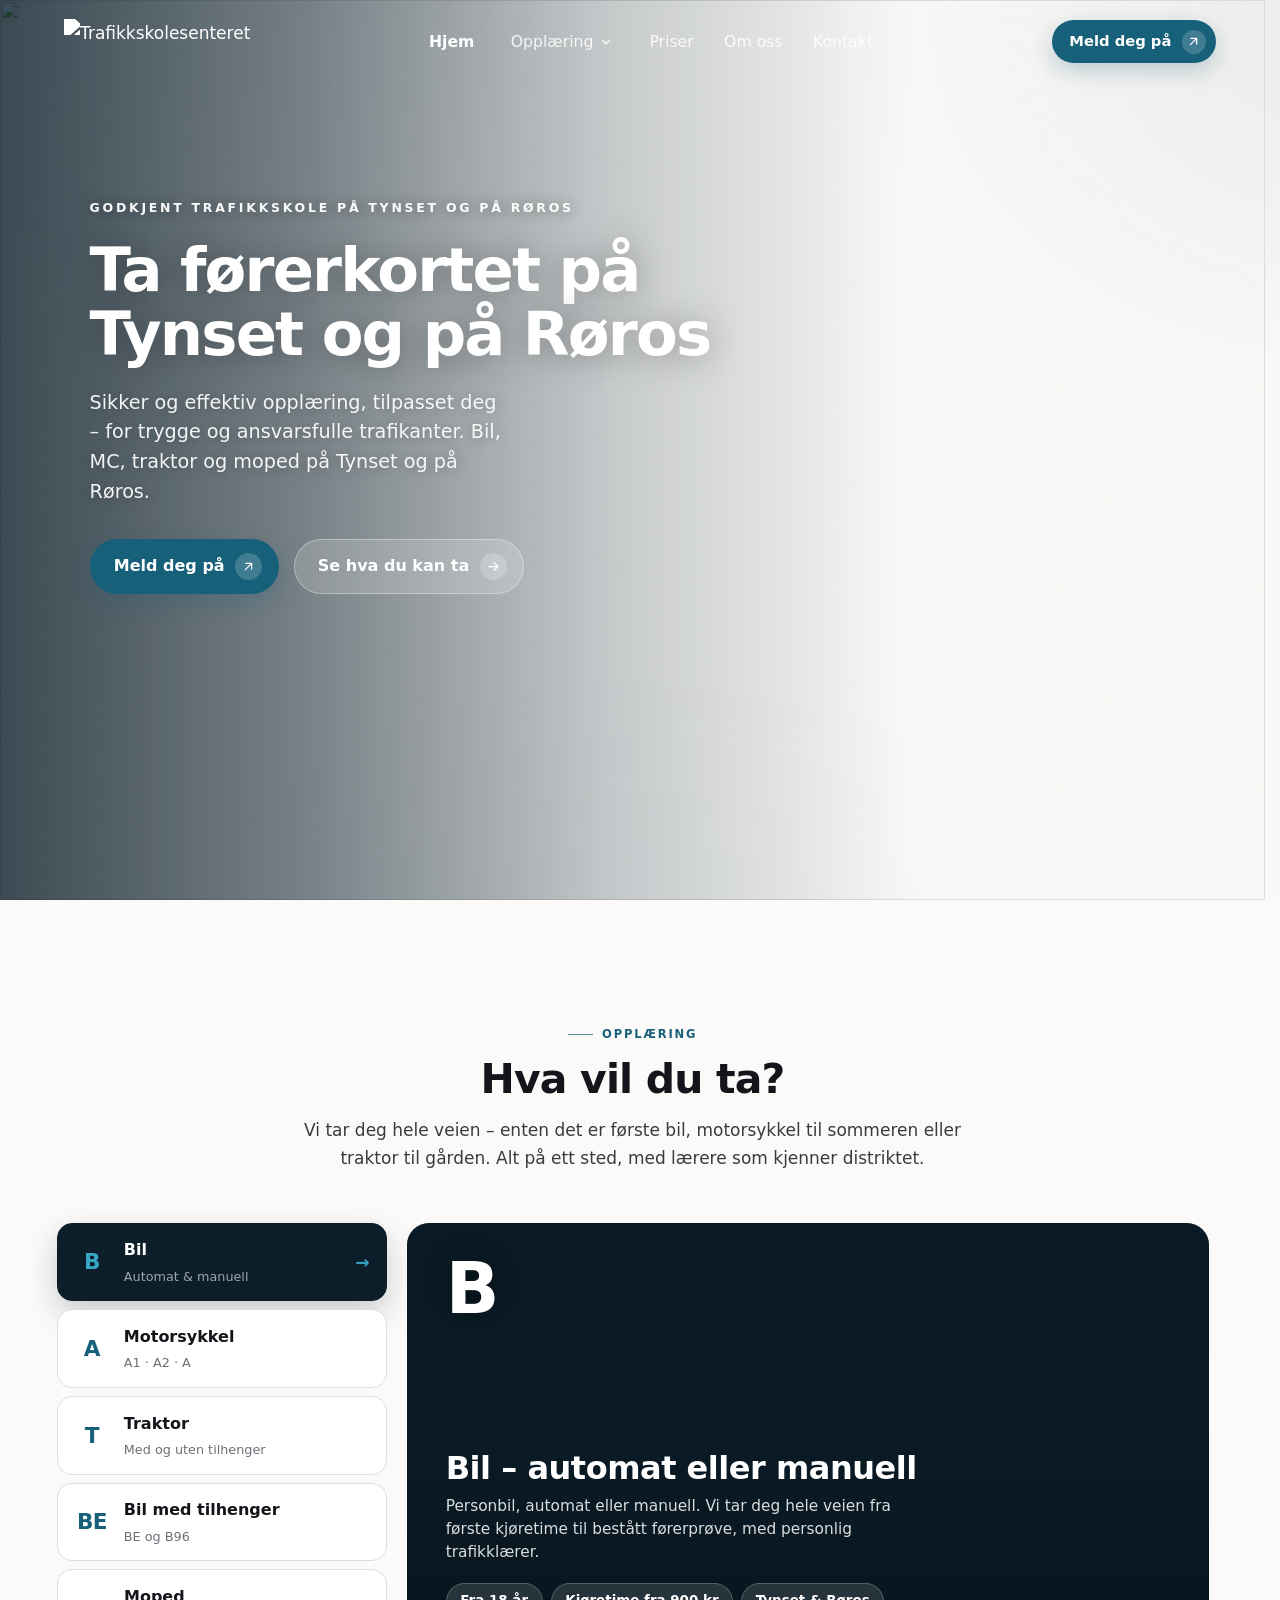
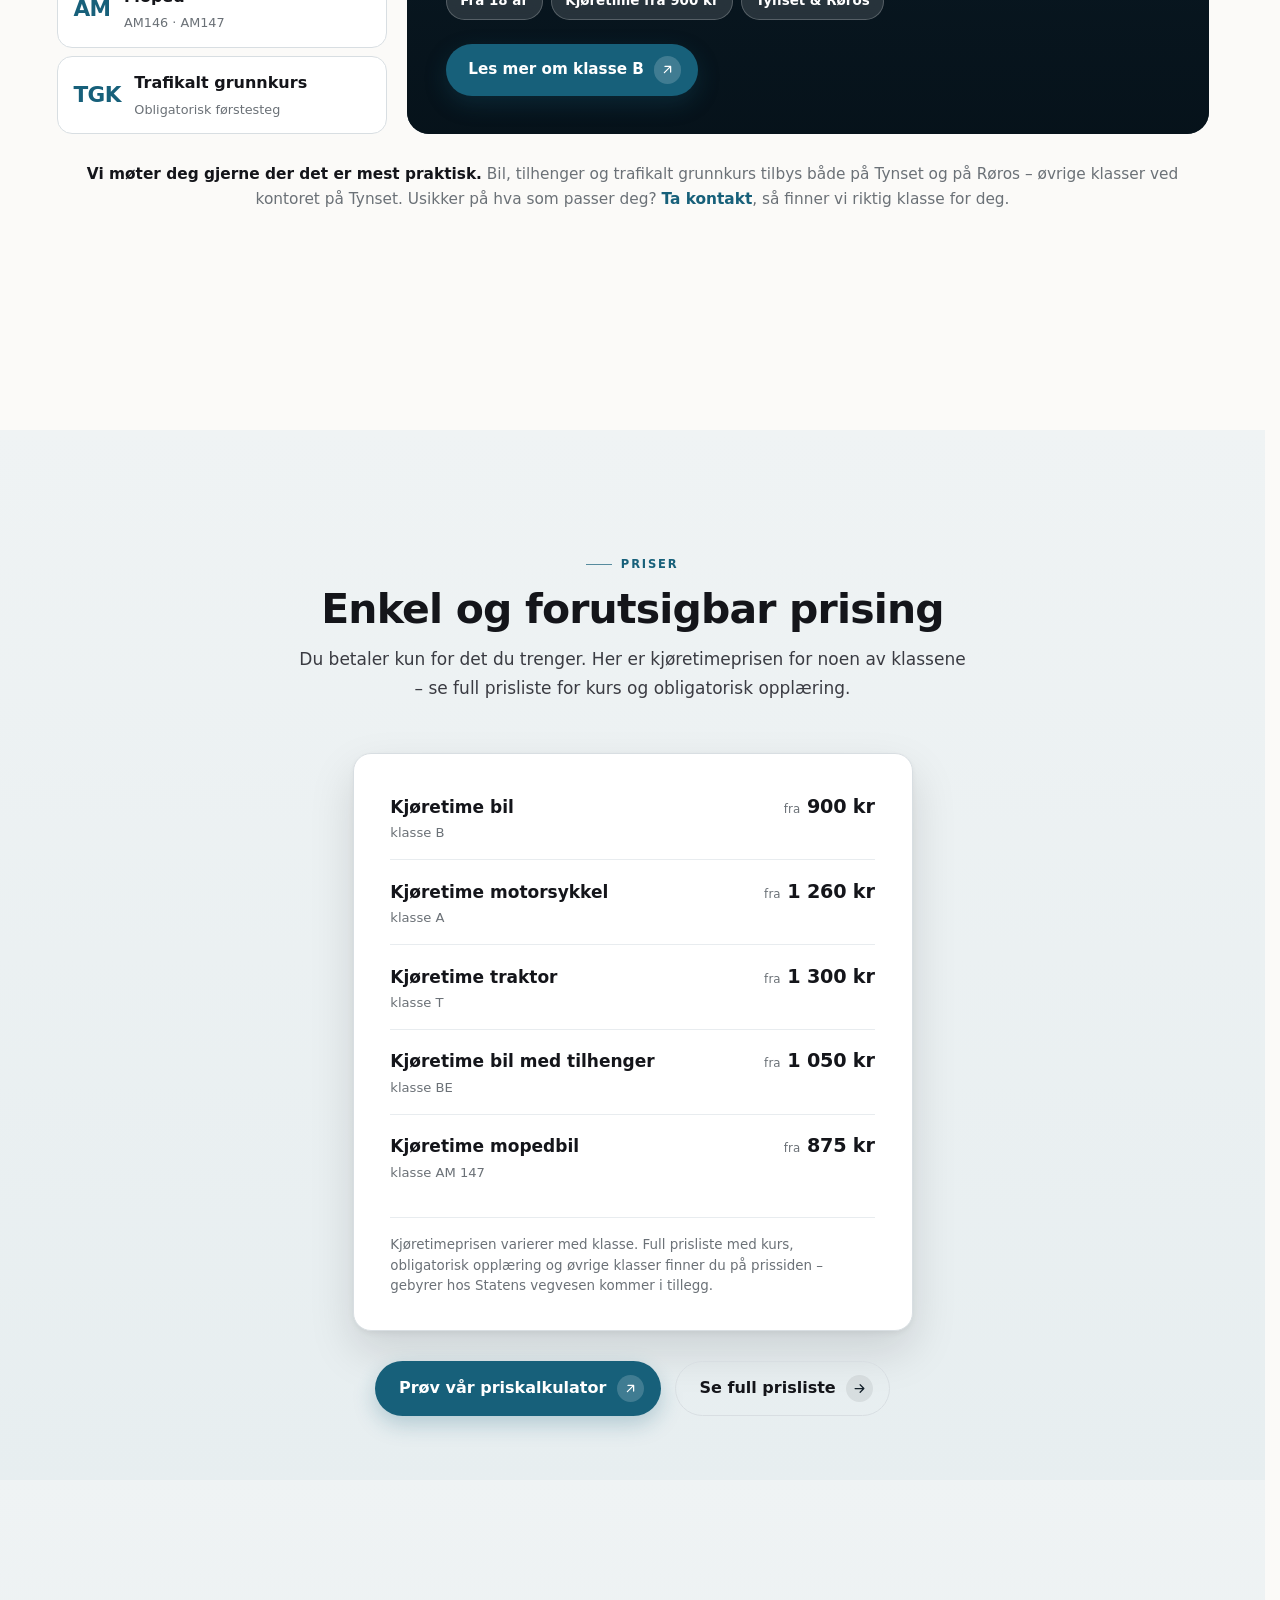
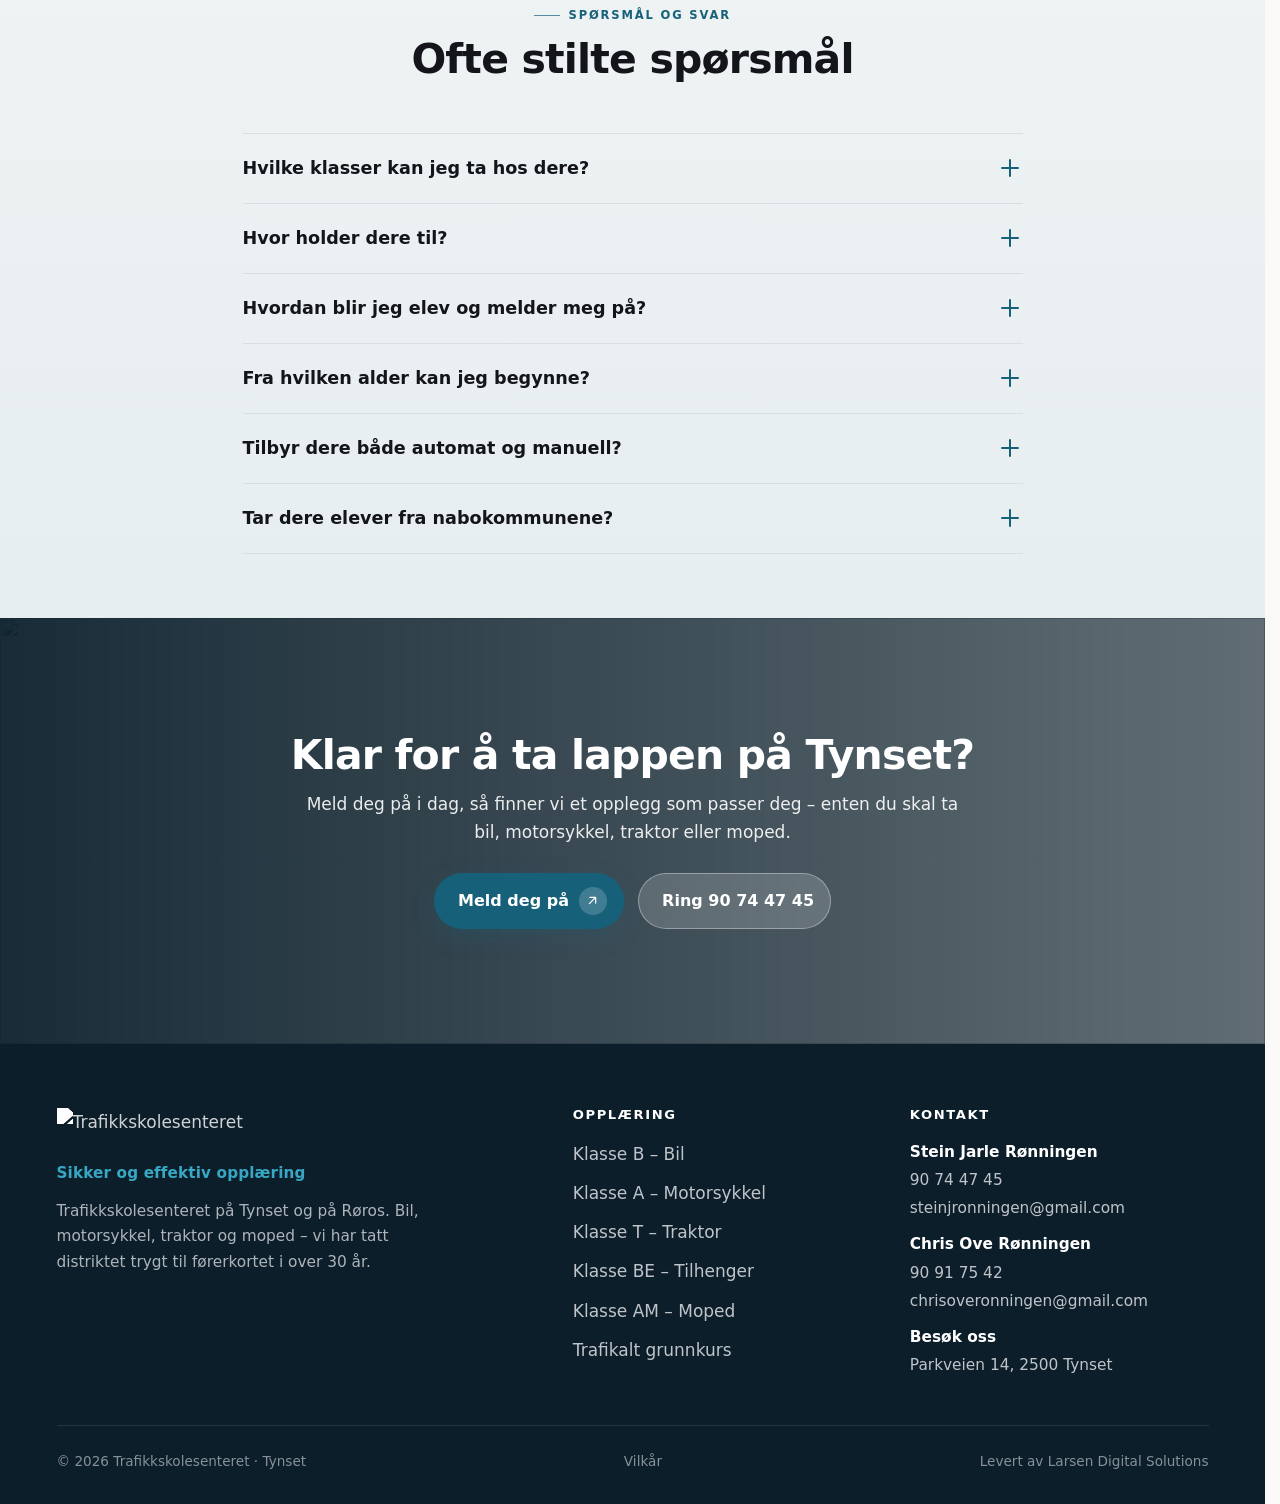
==== commit 91c2b334: "MC-bilde: bytt til Honda CB (honda-cb) paa forsidekort + hele Klasse A-siden - Nytt bilde honda-cb.w" ====
--- a/index.html
+++ b/index.html
@@ -144,7 +144,7 @@
     <!-- ===================== HERO ===================== -->
     <section class="hero">
       <div class="hero__bg" aria-hidden="true">
-        <img decoding="async" src="img/hero-tss-5.png" alt="" width="1672" height="941" fetchpriority="high" style="filter:brightness(1.14)">
+        <img decoding="async" src="img/hero-tss-5.webp" alt="" width="1672" height="941" fetchpriority="high" style="filter:brightness(1.14)">
       </div>
       <div class="hero__scrim" aria-hidden="true"></div>
       <span data-nav-sentinel style="position:absolute;top:90px;height:1px;width:1px"></span>
@@ -186,7 +186,7 @@
 
           <div class="explorer__feature">
             <article class="feat is-active" data-cls="b">
-              <div class="feat__media"><img decoding="async" src="img/tss-biler.png" alt="Trafikkskolesenterets biler – Audi og branded VW Golf" loading="lazy" style="object-position:58% center"></div>
+              <div class="feat__media"><img decoding="async" src="img/tss-biler.webp" alt="Trafikkskolesenterets biler – Audi og branded VW Golf" loading="lazy" style="object-position:58% center"></div>
               <span class="feat__code">B</span>
               <div class="feat__body">
                 <h3>Bil – automat eller manuell</h3>
@@ -196,7 +196,7 @@
               </div>
             </article>
             <article class="feat" data-cls="a">
-              <div class="feat__media"><img decoding="async" src="img/mc-honda.jpg" alt="Klasse A – motorsykkel (Honda CB650R) hos Trafikkskolesenteret" loading="lazy"></div>
+              <div class="feat__media"><img decoding="async" src="img/honda-cb.webp" alt="Klasse A – motorsykkel (Honda CB650R) hos Trafikkskolesenteret" loading="lazy"></div>
               <span class="feat__code">A</span>
               <div class="feat__body">
                 <h3>Motorsykkel – A1, A2 og A</h3>
@@ -226,7 +226,7 @@
               </div>
             </article>
             <article class="feat" data-cls="am">
-              <div class="feat__media"><img decoding="async" src="img/moped-duo.png" alt="Klasse AM – moped og mopedbil" loading="lazy"></div>
+              <div class="feat__media"><img decoding="async" src="img/moped-duo.webp" alt="Klasse AM – moped og mopedbil" loading="lazy"></div>
               <span class="feat__code">AM</span>
               <div class="feat__body">
                 <h3>Moped – klasse AM</h3>
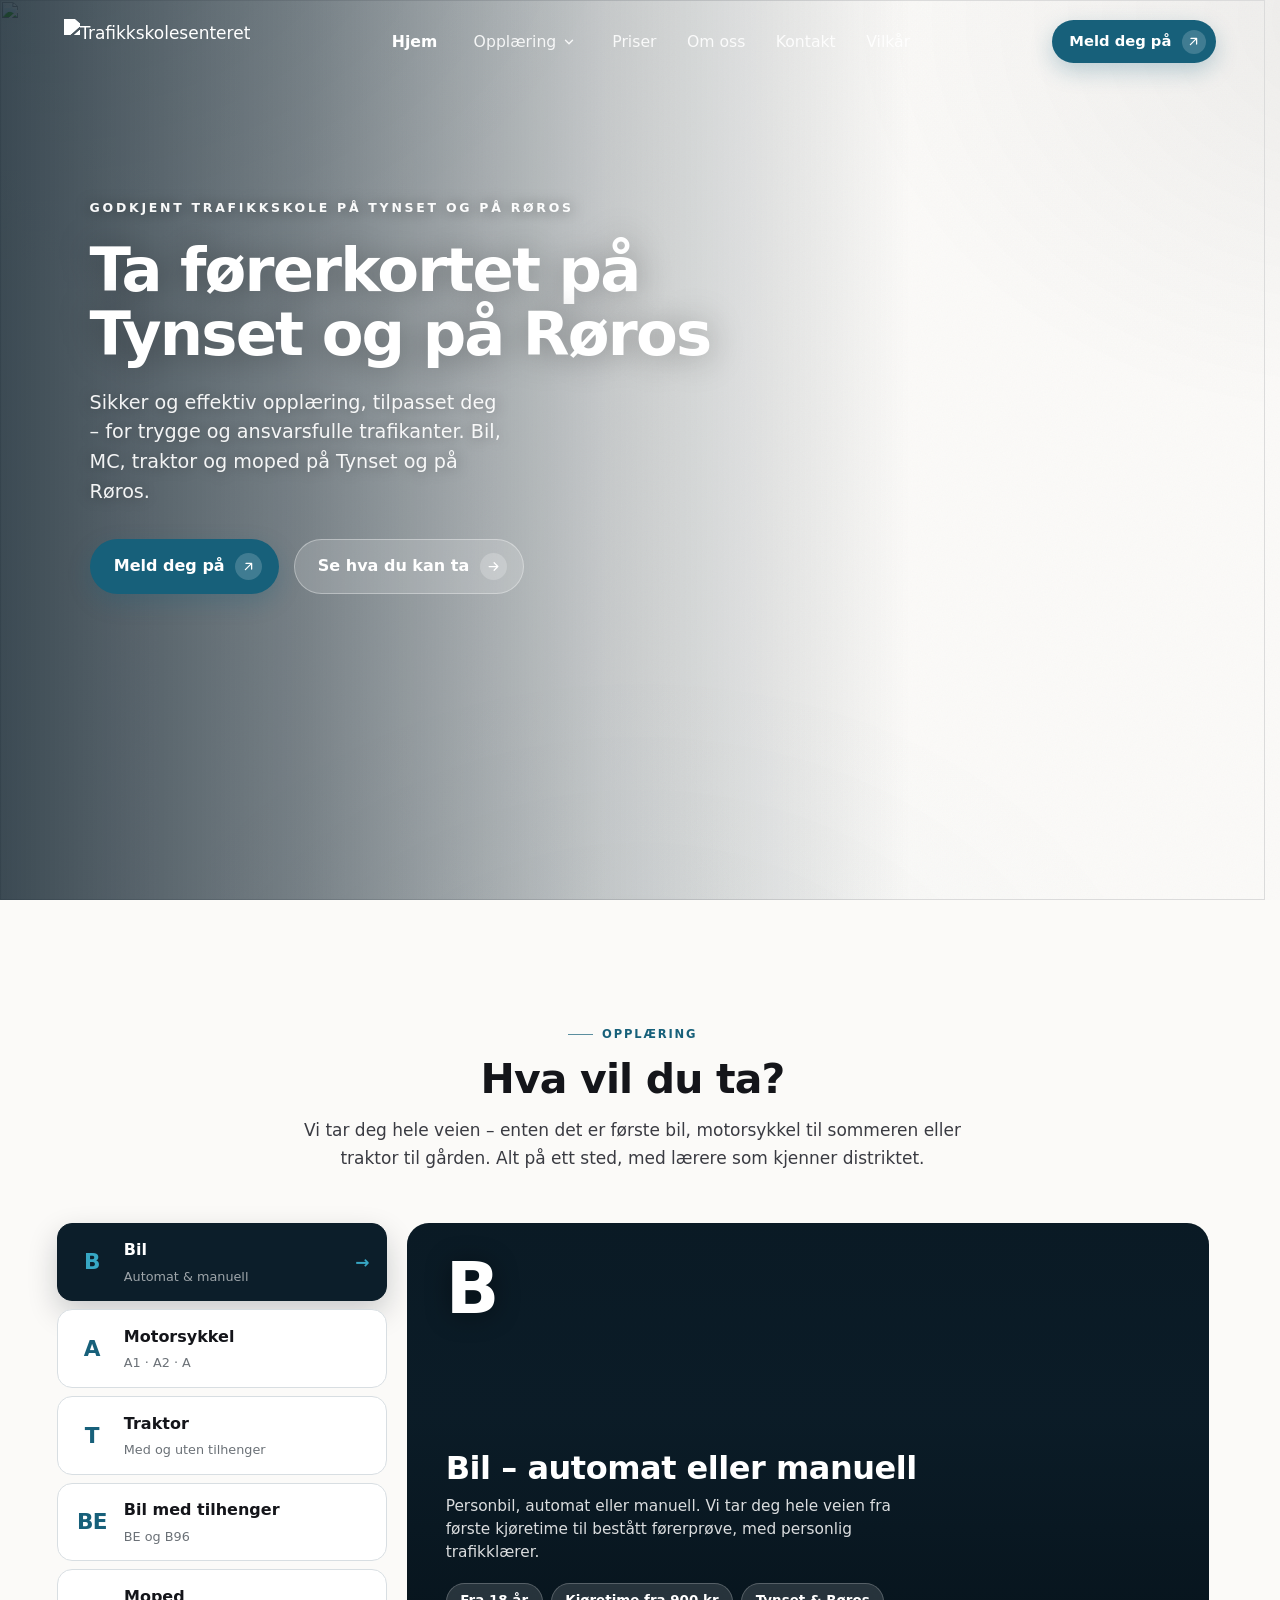
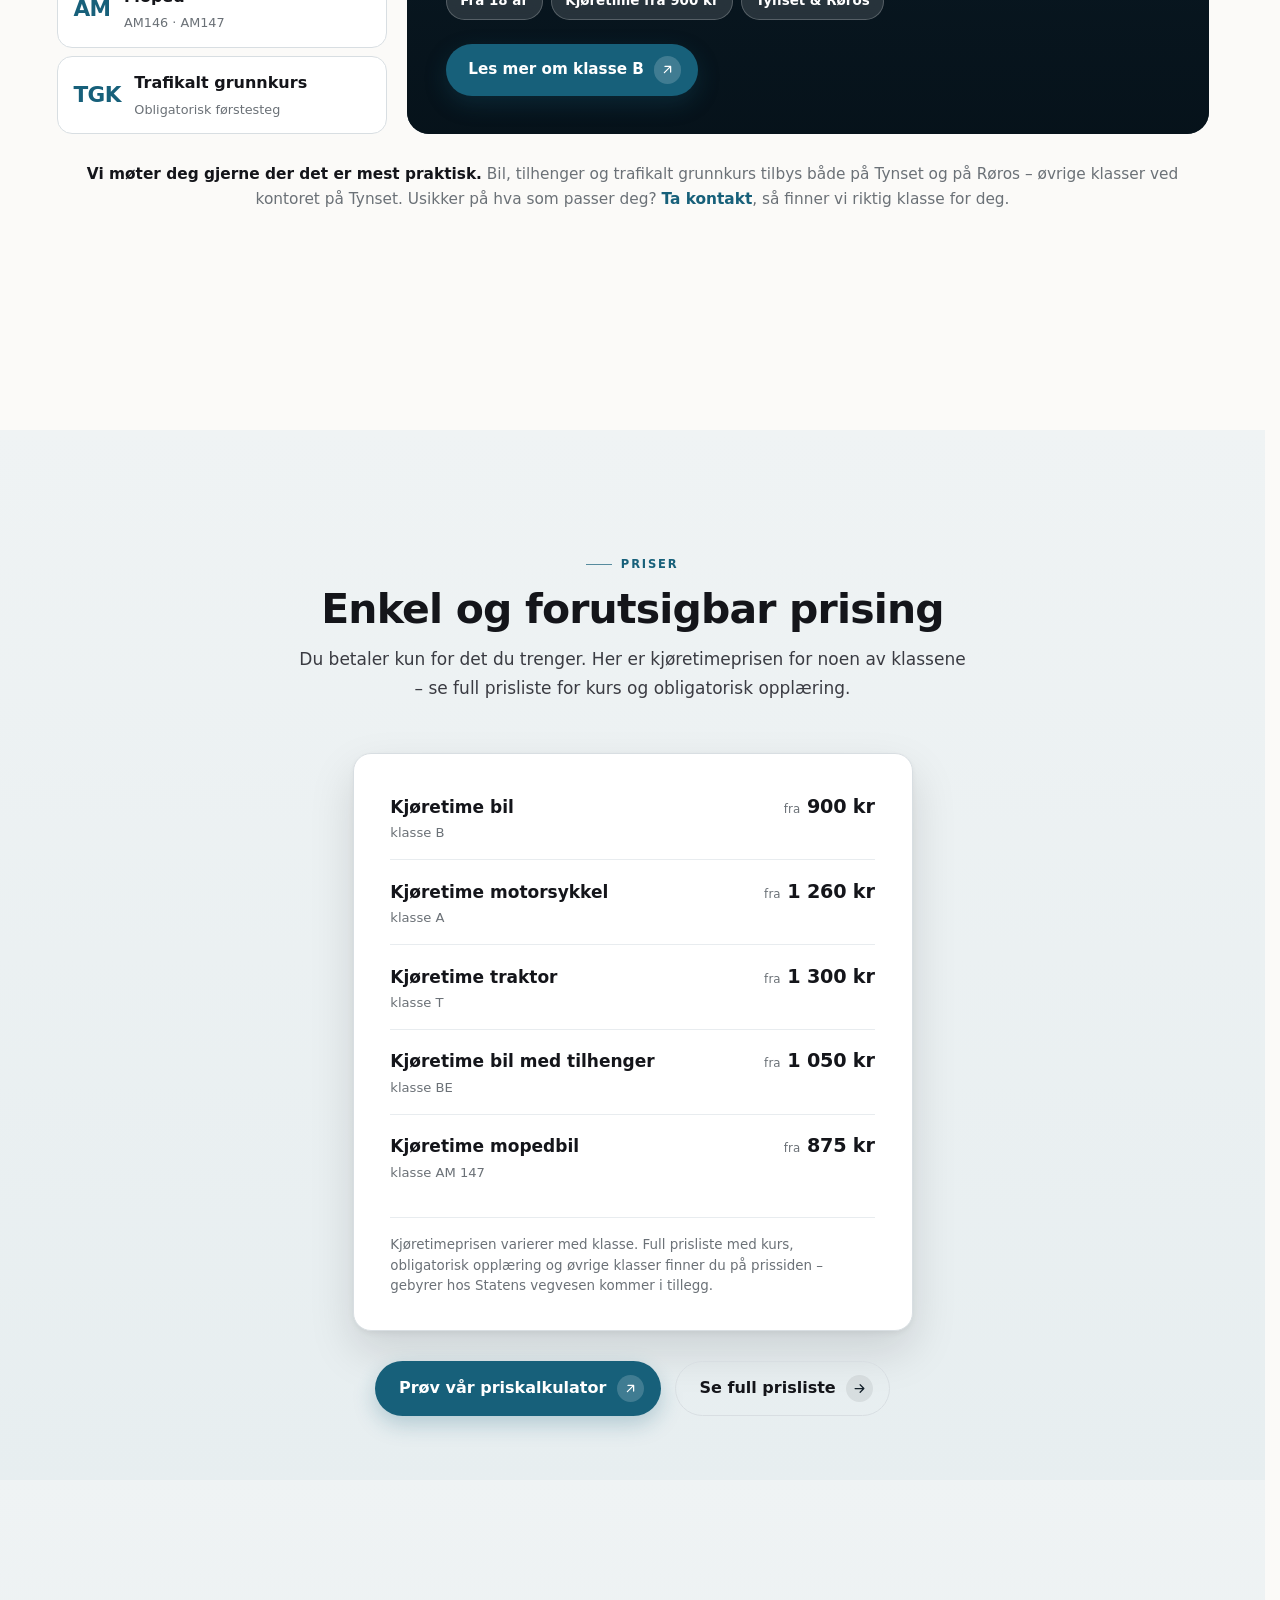
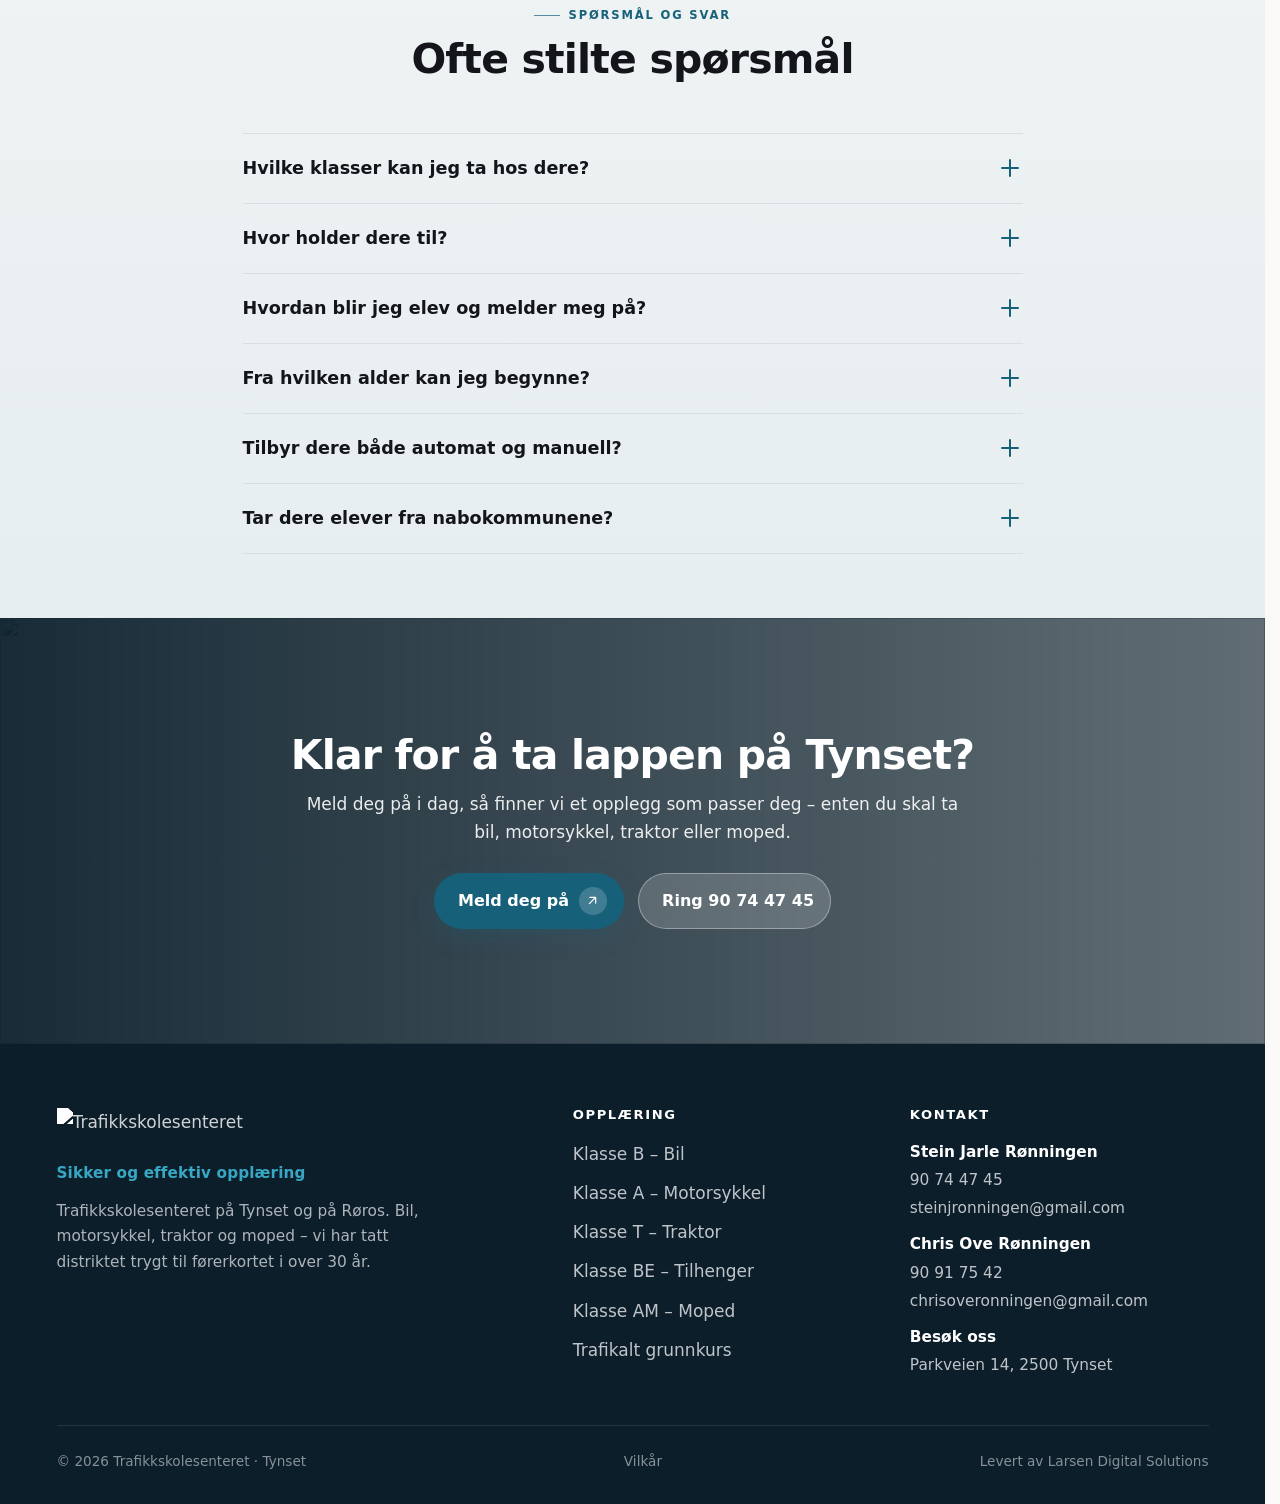
==== commit 5f6987de: "Stein-tilbakemelding 21.07: klasse T (last/terreng), AM146 steg 2, Steinar Brekkan tilbake (Røros), " ====
--- a/index.html
+++ b/index.html
@@ -6,7 +6,7 @@
   <script>document.documentElement.classList.add('js')</script>
   <title>Trafikkskole på Tynset og på Røros – bil, MC og traktor | Trafikkskolesenteret</title>
   <meta name="description" content="Trafikkskolesenteret på Tynset og på Røros – godkjent trafikkskole siden 1992. Ta førerkortet på bil (klasse B), motorsykkel (A1/A2/A), traktor (klasse T), moped og tilhenger. Meld deg på i dag.">
-  <link rel="canonical" href="https://trafikkskolesenteret.no/">
+  <link rel="canonical" href="https://trafikkskolesenteret.net/">
   <meta name="theme-color" content="#0C1E2A">
   <link rel="icon" type="image/png" href="img/favicon.png?v=5">
   <link rel="apple-touch-icon" href="img/favicon.png?v=5">
@@ -15,12 +15,12 @@
   <meta property="og:locale" content="nb_NO">
   <meta property="og:title" content="Trafikkskole på Tynset og på Røros – bil, MC og traktor | Trafikkskolesenteret">
   <meta property="og:description" content="Godkjent trafikkskole på Tynset og på Røros siden 1992. Bil, motorsykkel, traktor, moped og tilhenger – alt på ett sted.">
-  <meta property="og:url" content="https://trafikkskolesenteret.no/">
-  <meta property="og:image" content="https://trafikkskolesenteret.no/img/road.jpg">
+  <meta property="og:url" content="https://trafikkskolesenteret.net/">
+  <meta property="og:image" content="https://trafikkskolesenteret.net/img/road.jpg">
   <meta name="twitter:card" content="summary_large_image">
   <meta name="twitter:title" content="Trafikkskole på Tynset og på Røros – bil, MC og traktor | Trafikkskolesenteret">
   <meta name="twitter:description" content="Bil, motorsykkel, traktor og moped på Tynset og på Røros. Godkjent trafikkskole siden 1992.">
-  <meta name="twitter:image" content="https://trafikkskolesenteret.no/img/road.jpg">
+  <meta name="twitter:image" content="https://trafikkskolesenteret.net/img/road.jpg">
   <meta name="geo.region" content="NO-34">
   <meta name="geo.placename" content="Tynset">
   <link rel="stylesheet" href="css/styles.css?v=43">
@@ -75,7 +75,7 @@
     .ptease__from { font-family: var(--font-body); font-weight: 500; font-size: .74rem; color: var(--muted); letter-spacing: .01em; }
     .ptease__note { font-size: .84rem; color: var(--muted); margin-top: 1.1rem; padding-top: 1.1rem; border-top: 1px solid var(--hairline-soft); line-height: 1.5; }
   </style>
-  <script type="application/ld+json">{"@context":"https://schema.org","@type":"DrivingSchool","@id":"https://trafikkskolesenteret.no/#trafikkskole","name":"Trafikkskolesenteret Tynset AS","description":"Godkjent trafikkskole på Tynset og på Røros siden 1992. Føreropplæring i klasse B (bil, automat og manuell), klasse A/A1/A2 (motorsykkel), klasse T (traktor), klasse BE (tilhenger), moped (AM) og trafikalt grunnkurs.","url":"https://trafikkskolesenteret.no/","image":"https://trafikkskolesenteret.no/img/road.jpg","email":"steinjronningen@gmail.com","telephone":"+4790744745","priceRange":"$$","foundingDate":"1992","address":{"@type":"PostalAddress","streetAddress":"Parkveien 14","postalCode":"2500","addressLocality":"Tynset","addressCountry":"NO"},"areaServed":[{"@type":"City","name":"Tynset"},{"@type":"City","name":"Røros"},{"@type":"Place","name":"Alvdal"},{"@type":"Place","name":"Tolga"},{"@type":"Place","name":"Folldal"},{"@type":"Place","name":"Os"},{"@type":"Place","name":"Rendalen"}],"makesOffer":[{"@type":"Offer","itemOffered":{"@type":"Service","name":"Klasse B – bil (automat og manuell)"}},{"@type":"Offer","itemOffered":{"@type":"Service","name":"Klasse A/A1/A2 – motorsykkel"}},{"@type":"Offer","itemOffered":{"@type":"Service","name":"Klasse T – traktor"}},{"@type":"Offer","itemOffered":{"@type":"Service","name":"Klasse BE – bil med tilhenger"}},{"@type":"Offer","itemOffered":{"@type":"Service","name":"Klasse AM – moped"}},{"@type":"Offer","itemOffered":{"@type":"Service","name":"Trafikalt grunnkurs"}}]}</script>
+  <script type="application/ld+json">{"@context":"https://schema.org","@type":"DrivingSchool","@id":"https://trafikkskolesenteret.net/#trafikkskole","name":"Trafikkskolesenteret Tynset AS","description":"Godkjent trafikkskole på Tynset og på Røros siden 1992. Føreropplæring i klasse B (bil, automat og manuell), klasse A/A1/A2 (motorsykkel), klasse T (traktor), klasse BE (tilhenger), moped (AM) og trafikalt grunnkurs.","url":"https://trafikkskolesenteret.net/","image":"https://trafikkskolesenteret.net/img/road.jpg","email":"steinjronningen@gmail.com","telephone":"+4790744745","priceRange":"$$","foundingDate":"1992","address":{"@type":"PostalAddress","streetAddress":"Parkveien 14","postalCode":"2500","addressLocality":"Tynset","addressCountry":"NO"},"areaServed":[{"@type":"City","name":"Tynset"},{"@type":"City","name":"Røros"},{"@type":"Place","name":"Alvdal"},{"@type":"Place","name":"Tolga"},{"@type":"Place","name":"Folldal"},{"@type":"Place","name":"Os"},{"@type":"Place","name":"Rendalen"}],"makesOffer":[{"@type":"Offer","itemOffered":{"@type":"Service","name":"Klasse B – bil (automat og manuell)"}},{"@type":"Offer","itemOffered":{"@type":"Service","name":"Klasse A/A1/A2 – motorsykkel"}},{"@type":"Offer","itemOffered":{"@type":"Service","name":"Klasse T – traktor"}},{"@type":"Offer","itemOffered":{"@type":"Service","name":"Klasse BE – bil med tilhenger"}},{"@type":"Offer","itemOffered":{"@type":"Service","name":"Klasse AM – moped"}},{"@type":"Offer","itemOffered":{"@type":"Service","name":"Trafikalt grunnkurs"}}]}</script>
 </head>
 <body>
   <a href="#hovedinnhold" class="skip-link">Hopp til innhold</a>
@@ -103,6 +103,7 @@
         <a href="priser.html">Priser</a>
         <a href="om-oss.html">Om oss</a>
         <a href="kontakt.html">Kontakt</a>
+        <a href="vilkar.html">Vilkår</a>
       </nav>
 
       <div class="nav__cta">
@@ -132,6 +133,7 @@
     <a class="m-link" href="priser.html">Priser</a>
     <a class="m-link" href="om-oss.html">Om oss</a>
     <a class="m-link" href="kontakt.html">Kontakt</a>
+    <a class="m-link" href="vilkar.html">Vilkår</a>
     <div class="mobile-menu__foot">
       <a class="btn btn--primary btn--block" href="kontakt.html">Meld deg på
         <span class="btn__icon" aria-hidden="true"><svg viewBox="0 0 24 24" fill="none" stroke="currentColor" stroke-width="2" stroke-linecap="round" stroke-linejoin="round"><path d="M7 17 17 7M8 7h9v9"/></svg></span>
@@ -206,7 +208,7 @@
               </div>
             </article>
             <article class="feat" data-cls="t">
-              <div class="feat__media"><img decoding="async" src="img/traktor.jpg" alt="Klasse T – traktor" loading="lazy"></div>
+              <div class="feat__media"><img decoding="async" src="img/traktor-tss.webp" alt="Klasse T – traktor" loading="lazy"></div>
               <span class="feat__code">T</span>
               <div class="feat__body">
                 <h3>Traktor – klasse T</h3>
@@ -216,7 +218,7 @@
               </div>
             </article>
             <article class="feat" data-cls="be">
-              <div class="feat__media"><img decoding="async" src="img/be-bil-henger.jpg" alt="Klasse BE – bil med tilhenger hos Trafikkskolesenteret" loading="lazy"></div>
+              <div class="feat__media"><img decoding="async" src="img/audi-etron-henger.webp" alt="Klasse BE – bil med tilhenger hos Trafikkskolesenteret" loading="lazy"></div>
               <span class="feat__code">BE</span>
               <div class="feat__body">
                 <h3>Bil med tilhenger – BE</h3>
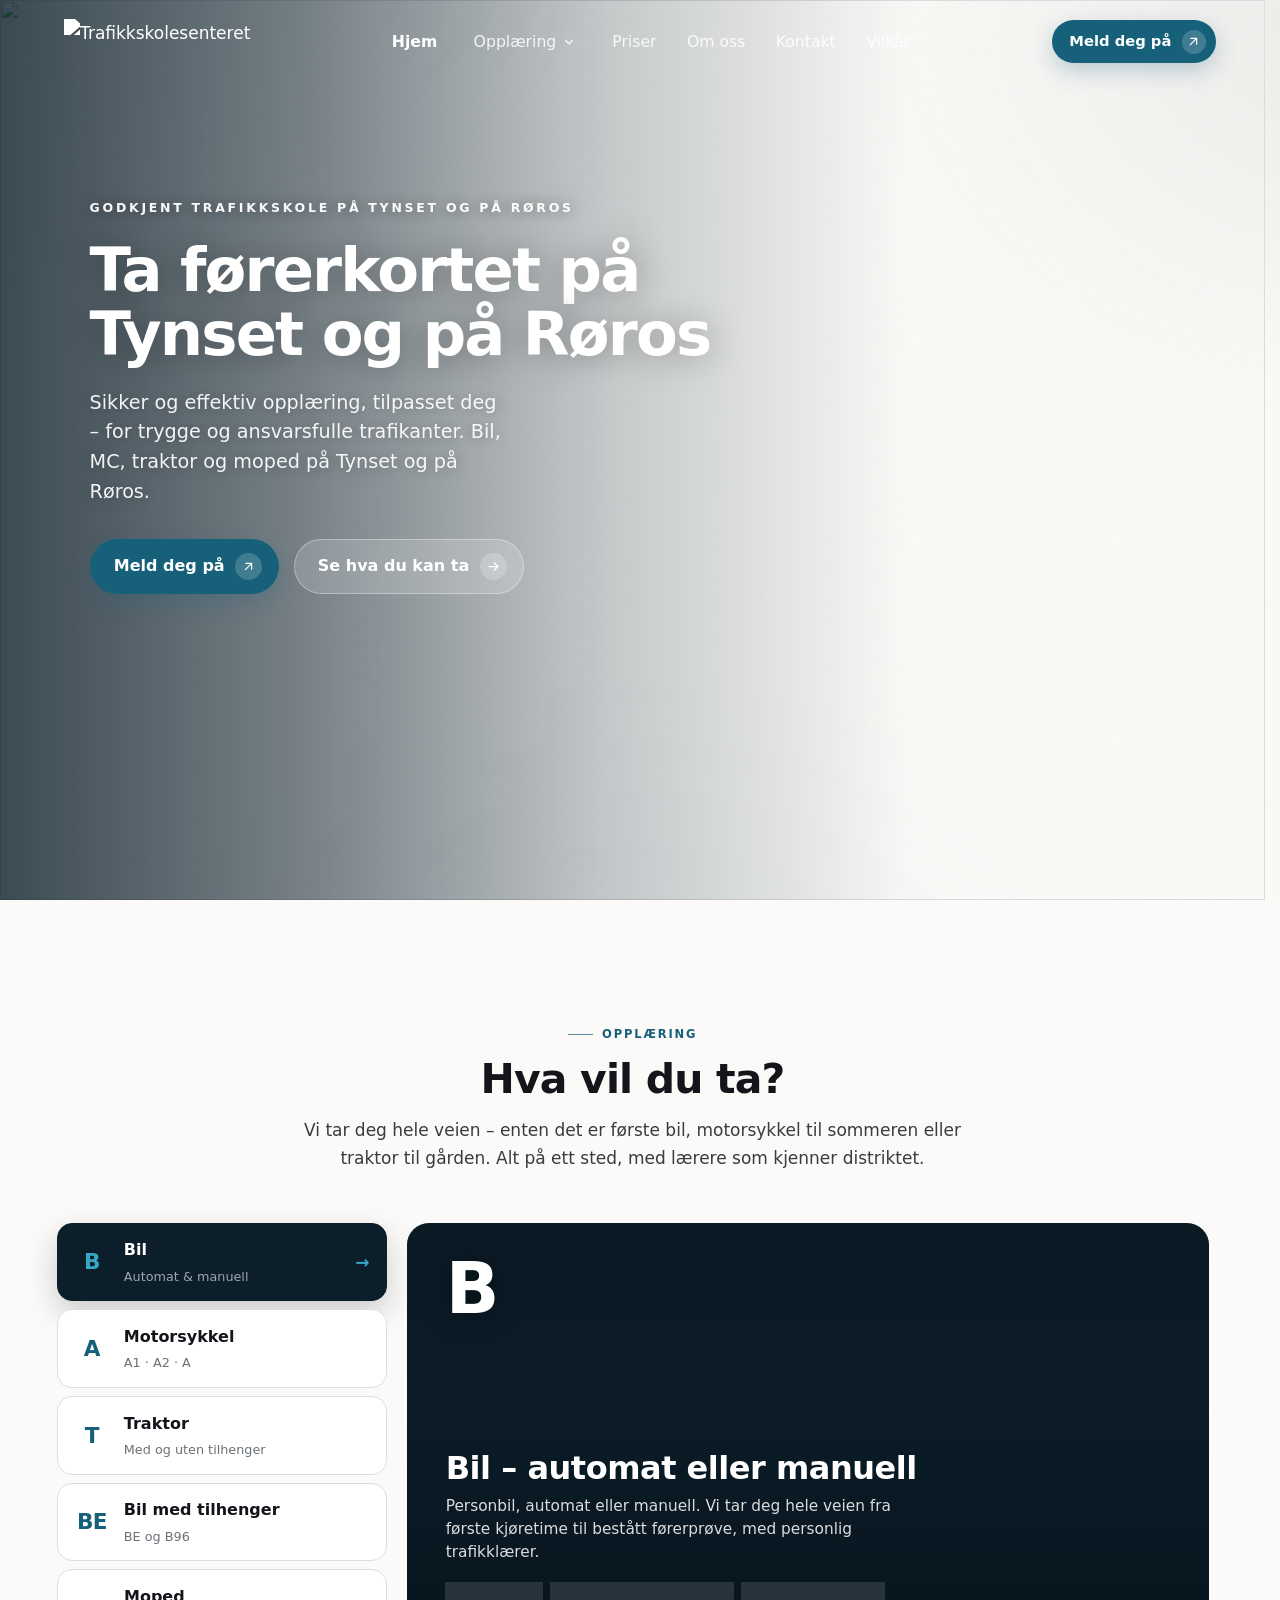
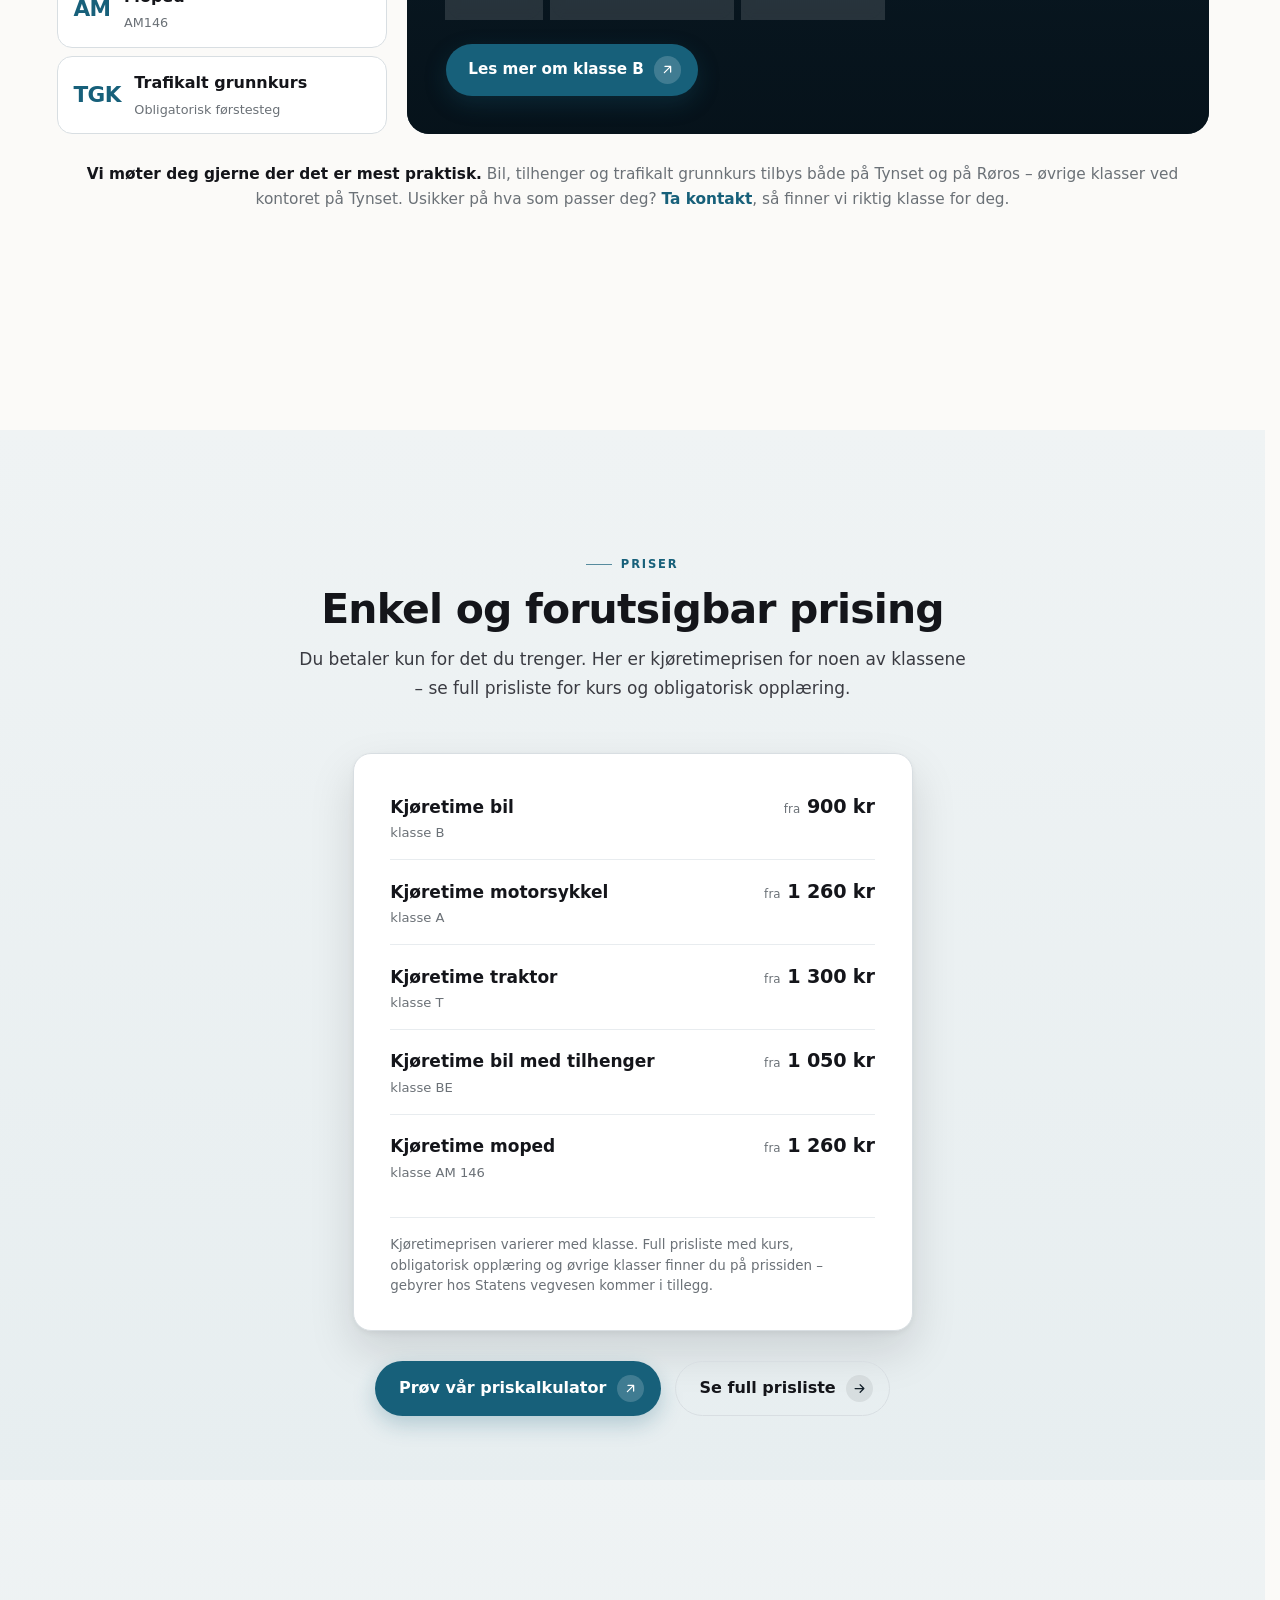
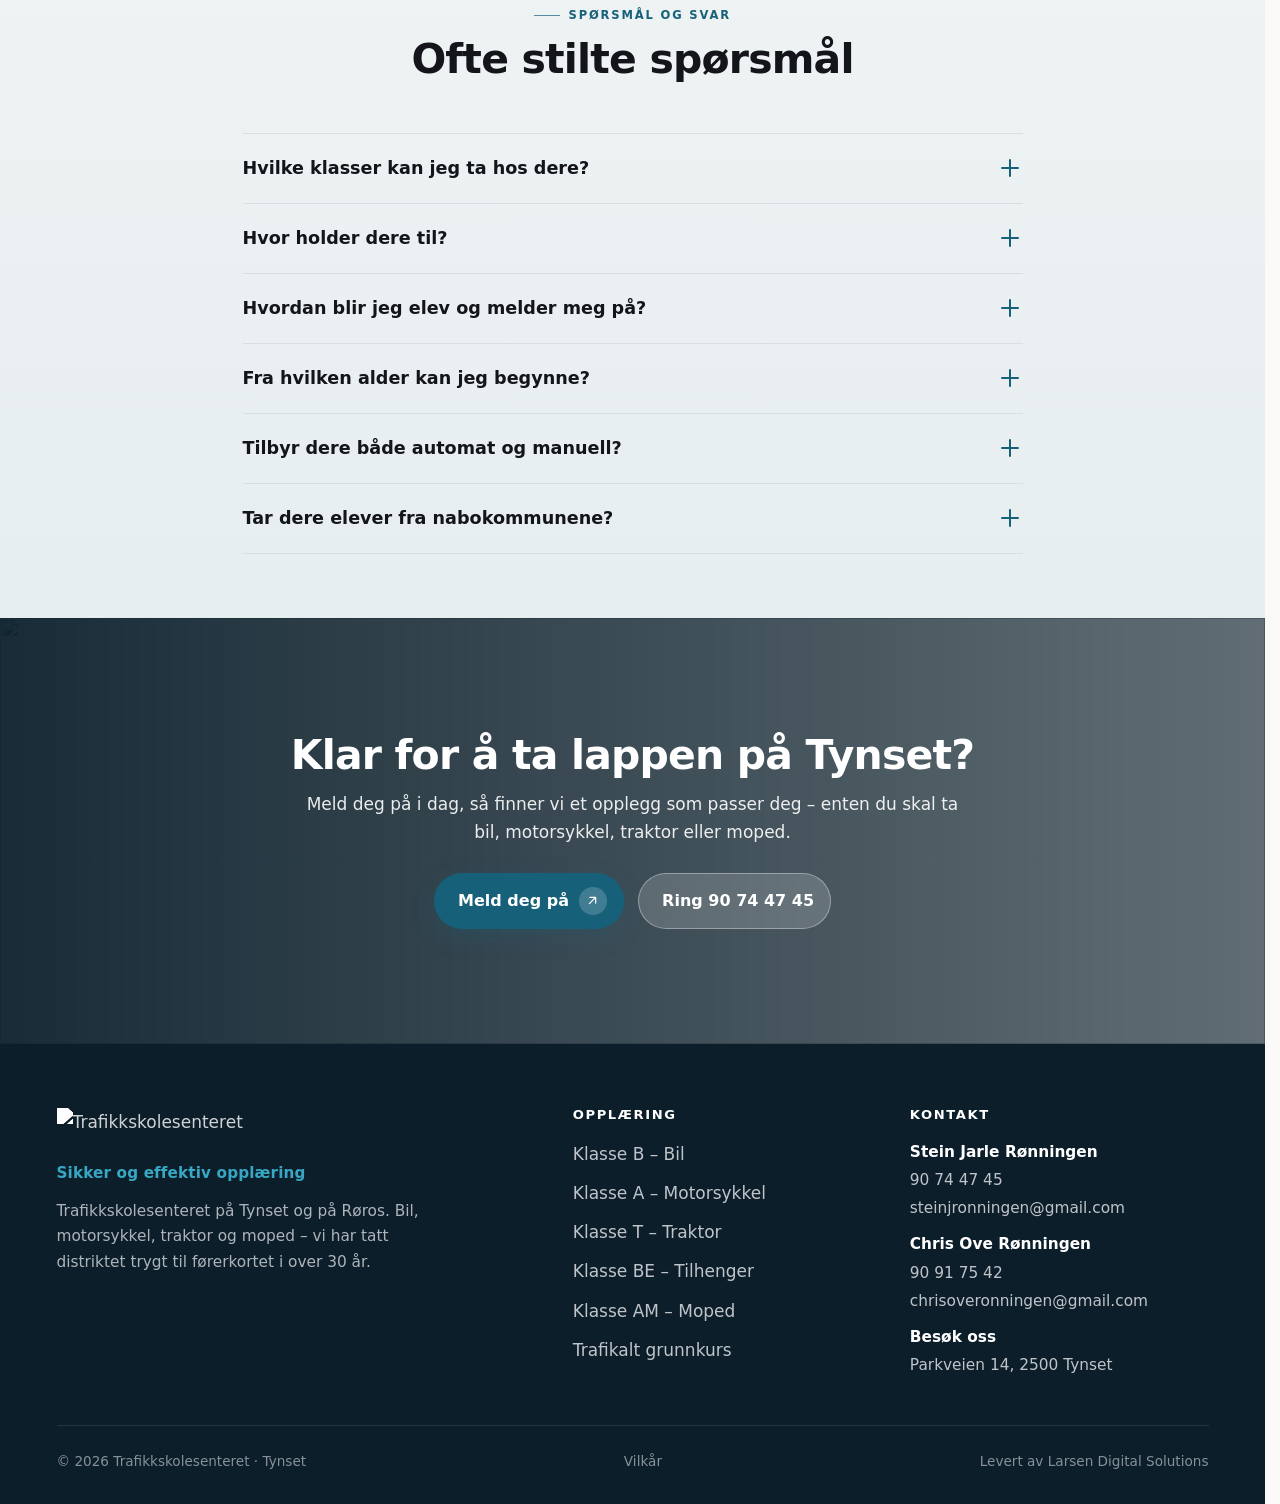
==== commit 5249a191: "Steinar Brekkan ut, AM147 (mopedbil) ut, nytt mopedbilde Etter beskjed fra Stein Rønningen 22.10.202" ====
--- a/index.html
+++ b/index.html
@@ -3,10 +3,12 @@
 <head>
   <meta charset="UTF-8">
   <meta name="viewport" content="width=device-width, initial-scale=1">
+  <link rel="preload" href="fonts/space-grotesk-600.woff2" as="font" type="font/woff2" crossorigin>
+  <link rel="preload" href="fonts/jakarta-400.woff2" as="font" type="font/woff2" crossorigin>
   <script>document.documentElement.classList.add('js')</script>
   <title>Trafikkskole på Tynset og på Røros – bil, MC og traktor | Trafikkskolesenteret</title>
   <meta name="description" content="Trafikkskolesenteret på Tynset og på Røros – godkjent trafikkskole siden 1992. Ta førerkortet på bil (klasse B), motorsykkel (A1/A2/A), traktor (klasse T), moped og tilhenger. Meld deg på i dag.">
-  <link rel="canonical" href="https://trafikkskolesenteret.net/">
+  <link rel="canonical" href="https://www.trafikkskolesenteret.com/">
   <meta name="theme-color" content="#0C1E2A">
   <link rel="icon" type="image/png" href="img/favicon.png?v=5">
   <link rel="apple-touch-icon" href="img/favicon.png?v=5">
@@ -15,12 +17,12 @@
   <meta property="og:locale" content="nb_NO">
   <meta property="og:title" content="Trafikkskole på Tynset og på Røros – bil, MC og traktor | Trafikkskolesenteret">
   <meta property="og:description" content="Godkjent trafikkskole på Tynset og på Røros siden 1992. Bil, motorsykkel, traktor, moped og tilhenger – alt på ett sted.">
-  <meta property="og:url" content="https://trafikkskolesenteret.net/">
-  <meta property="og:image" content="https://trafikkskolesenteret.net/img/road.jpg">
+  <meta property="og:url" content="https://www.trafikkskolesenteret.com/">
+  <meta property="og:image" content="https://www.trafikkskolesenteret.com/img/road.jpg">
   <meta name="twitter:card" content="summary_large_image">
   <meta name="twitter:title" content="Trafikkskole på Tynset og på Røros – bil, MC og traktor | Trafikkskolesenteret">
   <meta name="twitter:description" content="Bil, motorsykkel, traktor og moped på Tynset og på Røros. Godkjent trafikkskole siden 1992.">
-  <meta name="twitter:image" content="https://trafikkskolesenteret.net/img/road.jpg">
+  <meta name="twitter:image" content="https://www.trafikkskolesenteret.com/img/road.jpg">
   <meta name="geo.region" content="NO-34">
   <meta name="geo.placename" content="Tynset">
   <link rel="stylesheet" href="css/styles.css?v=43">
@@ -75,7 +77,9 @@
     .ptease__from { font-family: var(--font-body); font-weight: 500; font-size: .74rem; color: var(--muted); letter-spacing: .01em; }
     .ptease__note { font-size: .84rem; color: var(--muted); margin-top: 1.1rem; padding-top: 1.1rem; border-top: 1px solid var(--hairline-soft); line-height: 1.5; }
   </style>
-  <script type="application/ld+json">{"@context":"https://schema.org","@type":"DrivingSchool","@id":"https://trafikkskolesenteret.net/#trafikkskole","name":"Trafikkskolesenteret Tynset AS","description":"Godkjent trafikkskole på Tynset og på Røros siden 1992. Føreropplæring i klasse B (bil, automat og manuell), klasse A/A1/A2 (motorsykkel), klasse T (traktor), klasse BE (tilhenger), moped (AM) og trafikalt grunnkurs.","url":"https://trafikkskolesenteret.net/","image":"https://trafikkskolesenteret.net/img/road.jpg","email":"steinjronningen@gmail.com","telephone":"+4790744745","priceRange":"$$","foundingDate":"1992","address":{"@type":"PostalAddress","streetAddress":"Parkveien 14","postalCode":"2500","addressLocality":"Tynset","addressCountry":"NO"},"areaServed":[{"@type":"City","name":"Tynset"},{"@type":"City","name":"Røros"},{"@type":"Place","name":"Alvdal"},{"@type":"Place","name":"Tolga"},{"@type":"Place","name":"Folldal"},{"@type":"Place","name":"Os"},{"@type":"Place","name":"Rendalen"}],"makesOffer":[{"@type":"Offer","itemOffered":{"@type":"Service","name":"Klasse B – bil (automat og manuell)"}},{"@type":"Offer","itemOffered":{"@type":"Service","name":"Klasse A/A1/A2 – motorsykkel"}},{"@type":"Offer","itemOffered":{"@type":"Service","name":"Klasse T – traktor"}},{"@type":"Offer","itemOffered":{"@type":"Service","name":"Klasse BE – bil med tilhenger"}},{"@type":"Offer","itemOffered":{"@type":"Service","name":"Klasse AM – moped"}},{"@type":"Offer","itemOffered":{"@type":"Service","name":"Trafikalt grunnkurs"}}]}</script>
+  <script type="application/ld+json">{"@context":"https://schema.org","@type":"DrivingSchool","@id":"https://www.trafikkskolesenteret.com/#trafikkskole","name":"Trafikkskolesenteret Tynset AS","description":"Godkjent trafikkskole på Tynset og på Røros siden 1992. Føreropplæring i klasse B (bil, automat og manuell), klasse A/A1/A2 (motorsykkel), klasse T (traktor), klasse BE (tilhenger), moped (AM) og trafikalt grunnkurs.","url":"https://www.trafikkskolesenteret.com/","image":"https://www.trafikkskolesenteret.com/img/road.jpg","logo":"https://www.trafikkskolesenteret.com/img/logo.png","email":"steinjronningen@gmail.com","telephone":"+4790744745","priceRange":"$$","foundingDate":"1992","address":{"@type":"PostalAddress","streetAddress":"Parkveien 14","postalCode":"2500","addressLocality":"Tynset","addressRegion":"Innlandet","addressCountry":"NO"},"geo":{"@type":"GeoCoordinates","latitude":62.2764,"longitude":10.7689},"areaServed":[{"@type":"City","name":"Tynset"},{"@type":"City","name":"Røros"},{"@type":"Place","name":"Alvdal"},{"@type":"Place","name":"Tolga"},{"@type":"Place","name":"Folldal"},{"@type":"Place","name":"Os"},{"@type":"Place","name":"Rendalen"}],"makesOffer":[{"@type":"Offer","itemOffered":{"@type":"Service","name":"Klasse B – bil (automat og manuell)"}},{"@type":"Offer","itemOffered":{"@type":"Service","name":"Klasse A/A1/A2 – motorsykkel"}},{"@type":"Offer","itemOffered":{"@type":"Service","name":"Klasse T – traktor"}},{"@type":"Offer","itemOffered":{"@type":"Service","name":"Klasse BE – bil med tilhenger"}},{"@type":"Offer","itemOffered":{"@type":"Service","name":"Klasse AM – moped"}},{"@type":"Offer","itemOffered":{"@type":"Service","name":"Trafikalt grunnkurs"}}]}</script>
+  <script defer src="/_vercel/insights/script.js"></script>
+  <meta name="google-site-verification" content="XT-T3g5kvFIee58Ni7c89CqD327v5BCYYR-OScv7sVE">
 </head>
 <body>
   <a href="#hovedinnhold" class="skip-link">Hopp til innhold</a>
@@ -182,7 +186,7 @@
             <a class="explorer__item" data-cls="a" href="klasse-a-mc.html"><span class="explorer__code">A</span><span class="explorer__txt"><span class="explorer__name">Motorsykkel</span><span class="explorer__sub">A1 · A2 · A</span></span><span class="explorer__arrow" aria-hidden="true">→</span></a>
             <a class="explorer__item" data-cls="t" href="klasse-t.html"><span class="explorer__code">T</span><span class="explorer__txt"><span class="explorer__name">Traktor</span><span class="explorer__sub">Med og uten tilhenger</span></span><span class="explorer__arrow" aria-hidden="true">→</span></a>
             <a class="explorer__item" data-cls="be" href="klasse-be.html"><span class="explorer__code">BE</span><span class="explorer__txt"><span class="explorer__name">Bil med tilhenger</span><span class="explorer__sub">BE og B96</span></span><span class="explorer__arrow" aria-hidden="true">→</span></a>
-            <a class="explorer__item" data-cls="am" href="klasse-am.html"><span class="explorer__code">AM</span><span class="explorer__txt"><span class="explorer__name">Moped</span><span class="explorer__sub">AM146 · AM147</span></span><span class="explorer__arrow" aria-hidden="true">→</span></a>
+            <a class="explorer__item" data-cls="am" href="klasse-am.html"><span class="explorer__code">AM</span><span class="explorer__txt"><span class="explorer__name">Moped</span><span class="explorer__sub">AM146</span></span><span class="explorer__arrow" aria-hidden="true">→</span></a>
             <a class="explorer__item" data-cls="tgk" href="trafikalt-grunnkurs.html"><span class="explorer__code">TGK</span><span class="explorer__txt"><span class="explorer__name">Trafikalt grunnkurs</span><span class="explorer__sub">Obligatorisk førstesteg</span></span><span class="explorer__arrow" aria-hidden="true">→</span></a>
           </div>
 
@@ -228,12 +232,12 @@
               </div>
             </article>
             <article class="feat" data-cls="am">
-              <div class="feat__media"><img decoding="async" src="img/moped-duo.webp" alt="Klasse AM – moped og mopedbil" loading="lazy"></div>
+              <div class="feat__media"><img decoding="async" src="img/moped-am.webp" alt="Klasse AM – moped" loading="lazy"></div>
               <span class="feat__code">AM</span>
               <div class="feat__body">
                 <h3>Moped – klasse AM</h3>
-                <p>Tohjuls moped (AM146) og mopedbil (AM147). For mange den aller første lappen – fra du fyller 16 år.</p>
-                <ul class="feat__facts"><li>Fra 16 år</li><li>Kjøretime fra 875 kr</li><li>Tynset</li></ul>
+                <p>Tohjuls moped (AM146). For mange den aller første lappen – fra du fyller 16 år.</p>
+                <ul class="feat__facts"><li>Fra 16 år</li><li>Kjøretime 1 260 kr</li><li>Tynset</li></ul>
                 <a class="btn btn--primary" href="klasse-am.html">Les mer om klasse AM<span class="btn__icon" aria-hidden="true"><svg viewBox="0 0 24 24" fill="none" stroke="currentColor" stroke-width="2" stroke-linecap="round" stroke-linejoin="round"><path d="M7 17 17 7M8 7h9v9"/></svg></span></a>
               </div>
             </article>
@@ -267,7 +271,7 @@
           <div class="ptease__row"><span class="ptease__name">Kjøretime motorsykkel<small>klasse A</small></span><span class="ptease__price"><span class="ptease__from">fra</span> 1 260 kr</span></div>
           <div class="ptease__row"><span class="ptease__name">Kjøretime traktor<small>klasse T</small></span><span class="ptease__price"><span class="ptease__from">fra</span> 1 300 kr</span></div>
           <div class="ptease__row"><span class="ptease__name">Kjøretime bil med tilhenger<small>klasse BE</small></span><span class="ptease__price"><span class="ptease__from">fra</span> 1 050 kr</span></div>
-          <div class="ptease__row"><span class="ptease__name">Kjøretime mopedbil<small>klasse AM 147</small></span><span class="ptease__price"><span class="ptease__from">fra</span> 875 kr</span></div>
+          <div class="ptease__row"><span class="ptease__name">Kjøretime moped<small>klasse AM 146</small></span><span class="ptease__price"><span class="ptease__from">fra</span> 1 260 kr</span></div>
           <p class="ptease__note">Kjøretimeprisen varierer med klasse. Full prisliste med kurs, obligatorisk opplæring og øvrige klasser finner du på prissiden – gebyrer hos Statens vegvesen kommer i tillegg.</p>
         </div>
         <div class="center reveal" style="margin-top:1.9rem">
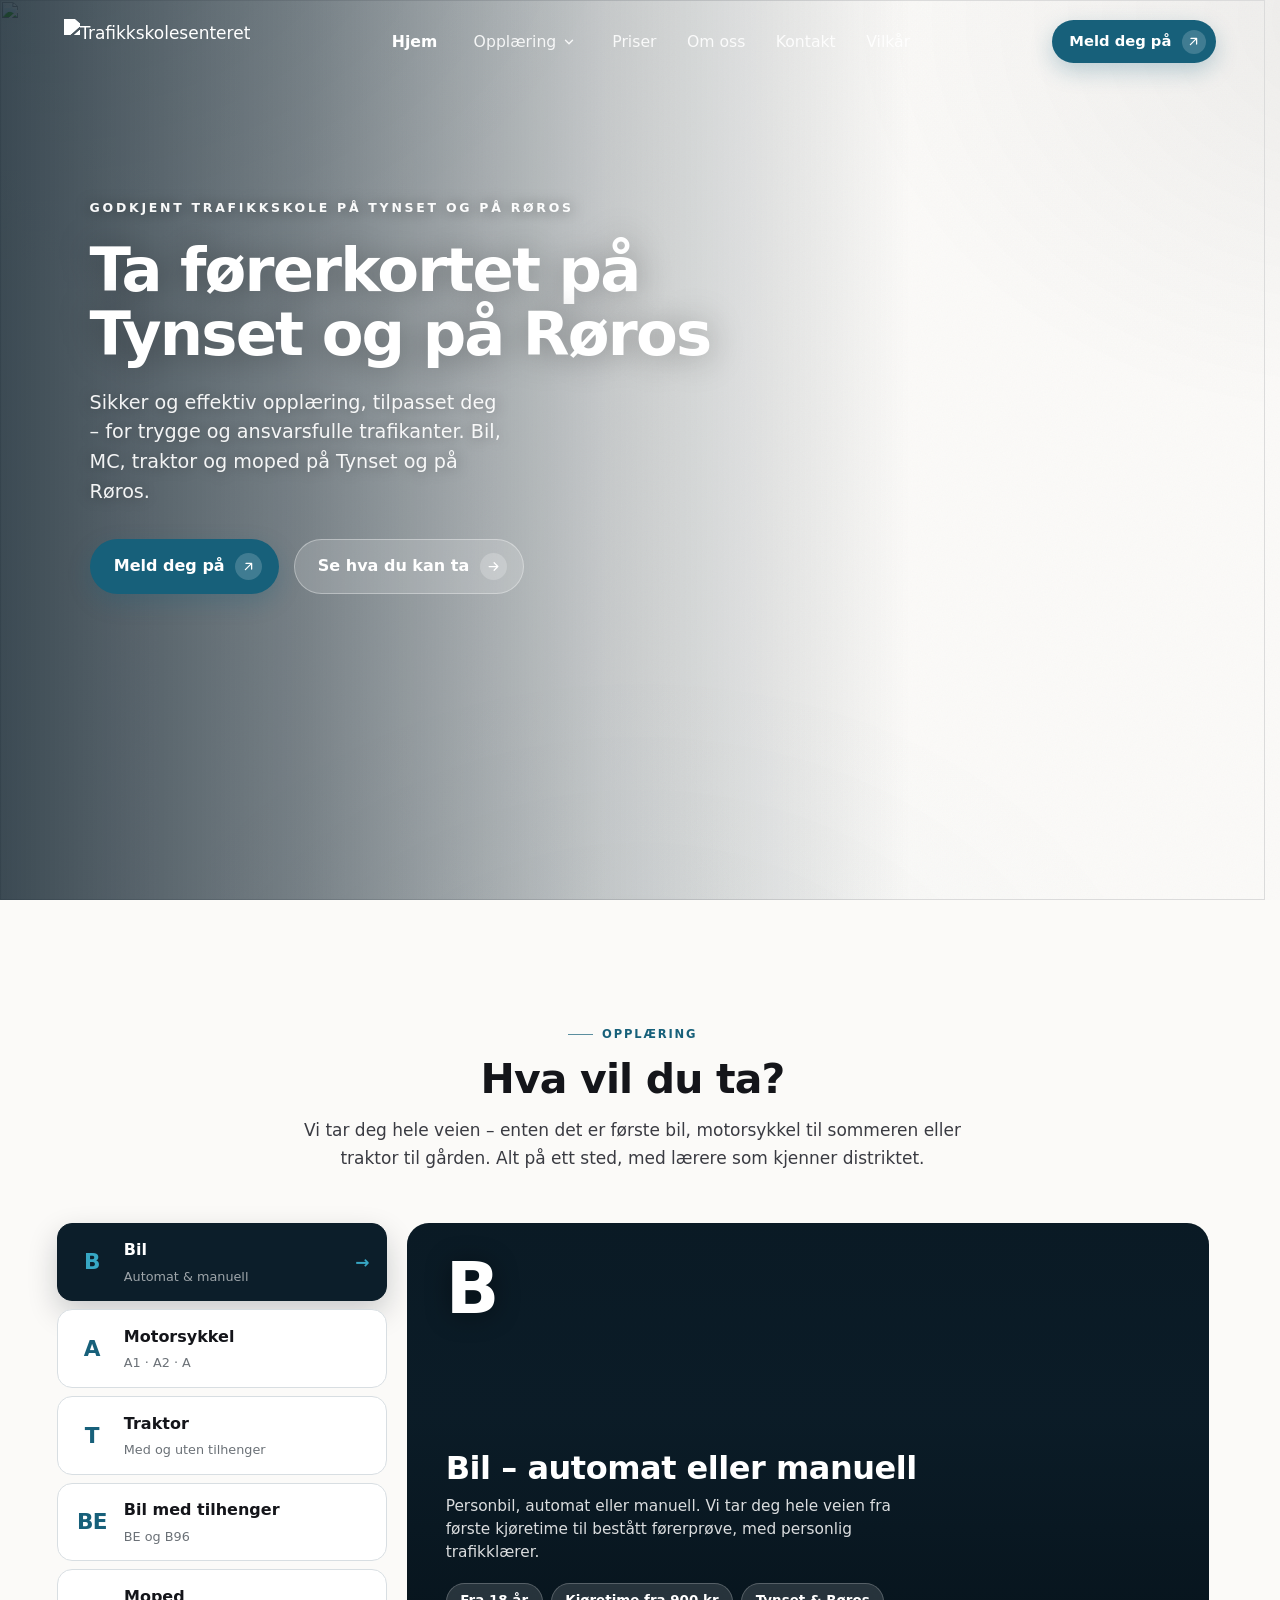
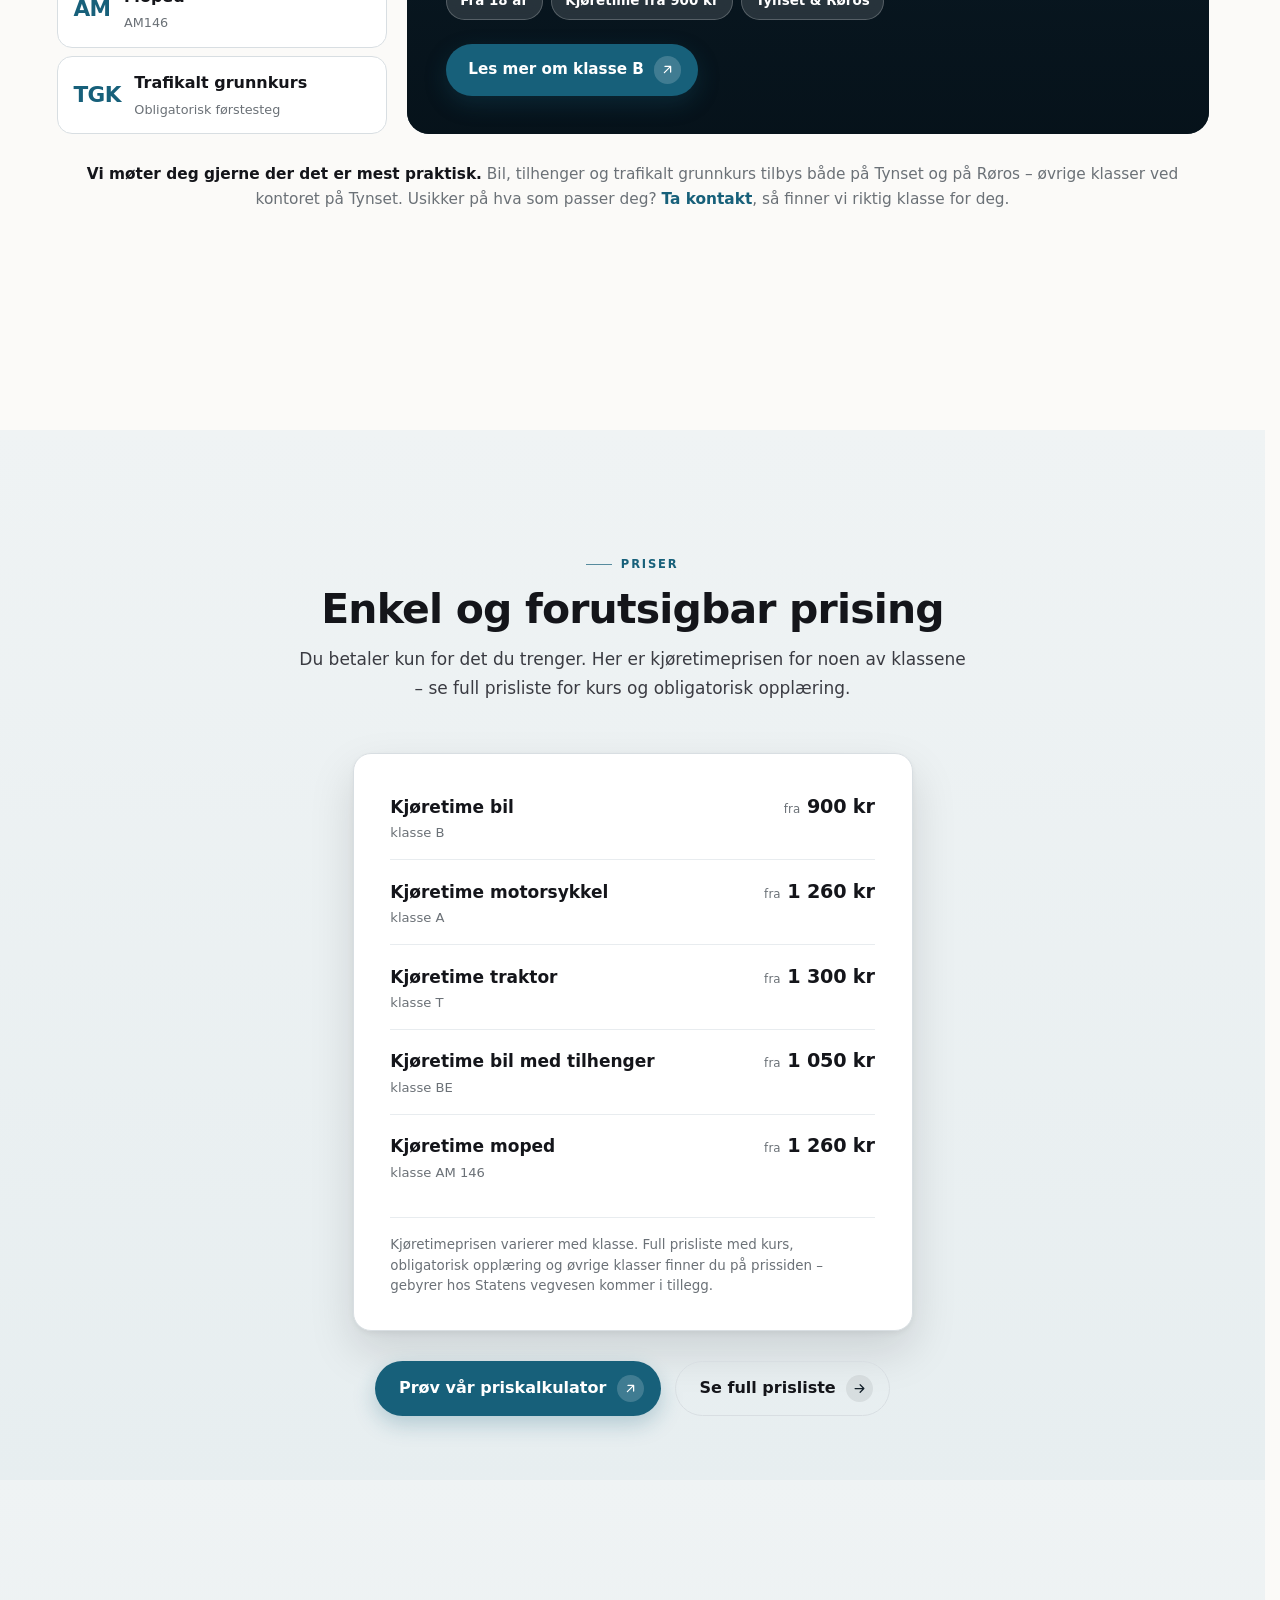
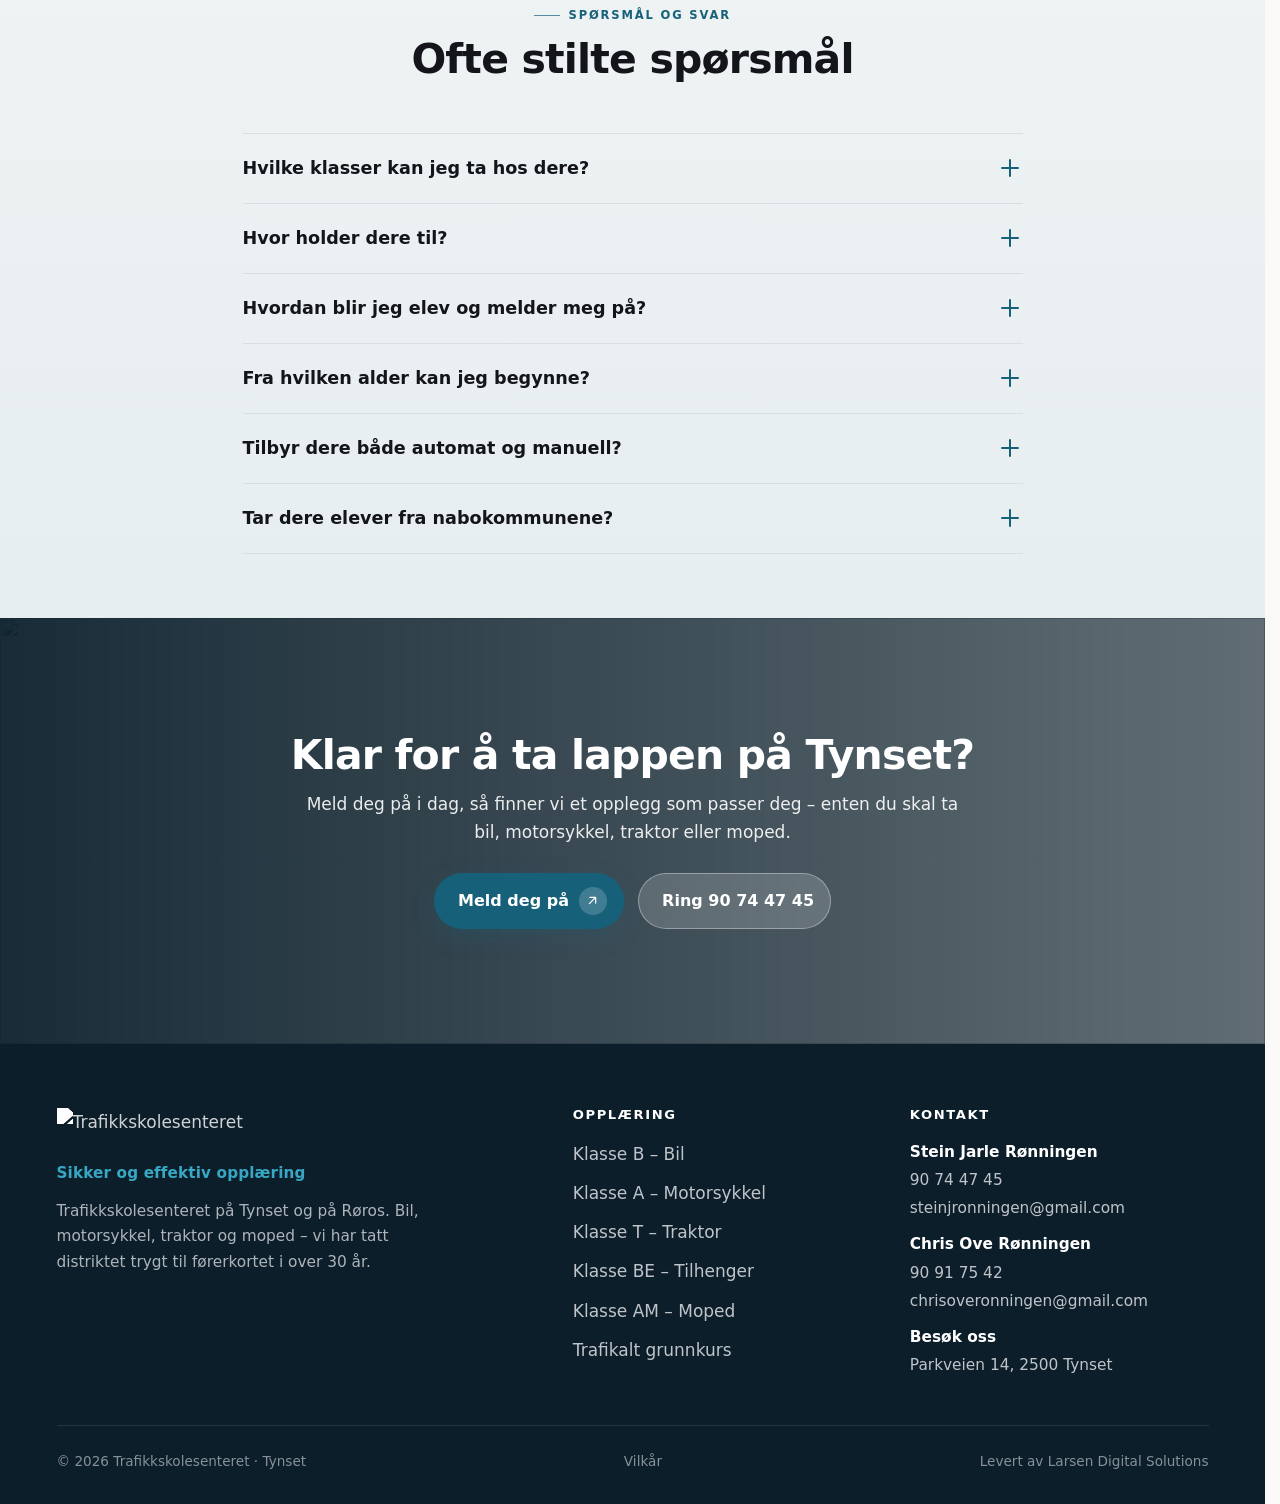
==== commit e0a483da: "Kontaktskjema via egen funksjon og Resend i stedet for FormSubmit FormSubmit krevde at hver lærer ak" ====
--- a/index.html
+++ b/index.html
@@ -365,7 +365,7 @@
     </a>
   </div>
 
-  <script src="js/main.js?v=13" defer></script>
+  <script src="js/main.js?v=15" defer></script>
   <script>
   (function () {
     var root = document.querySelector('[data-explorer]');
